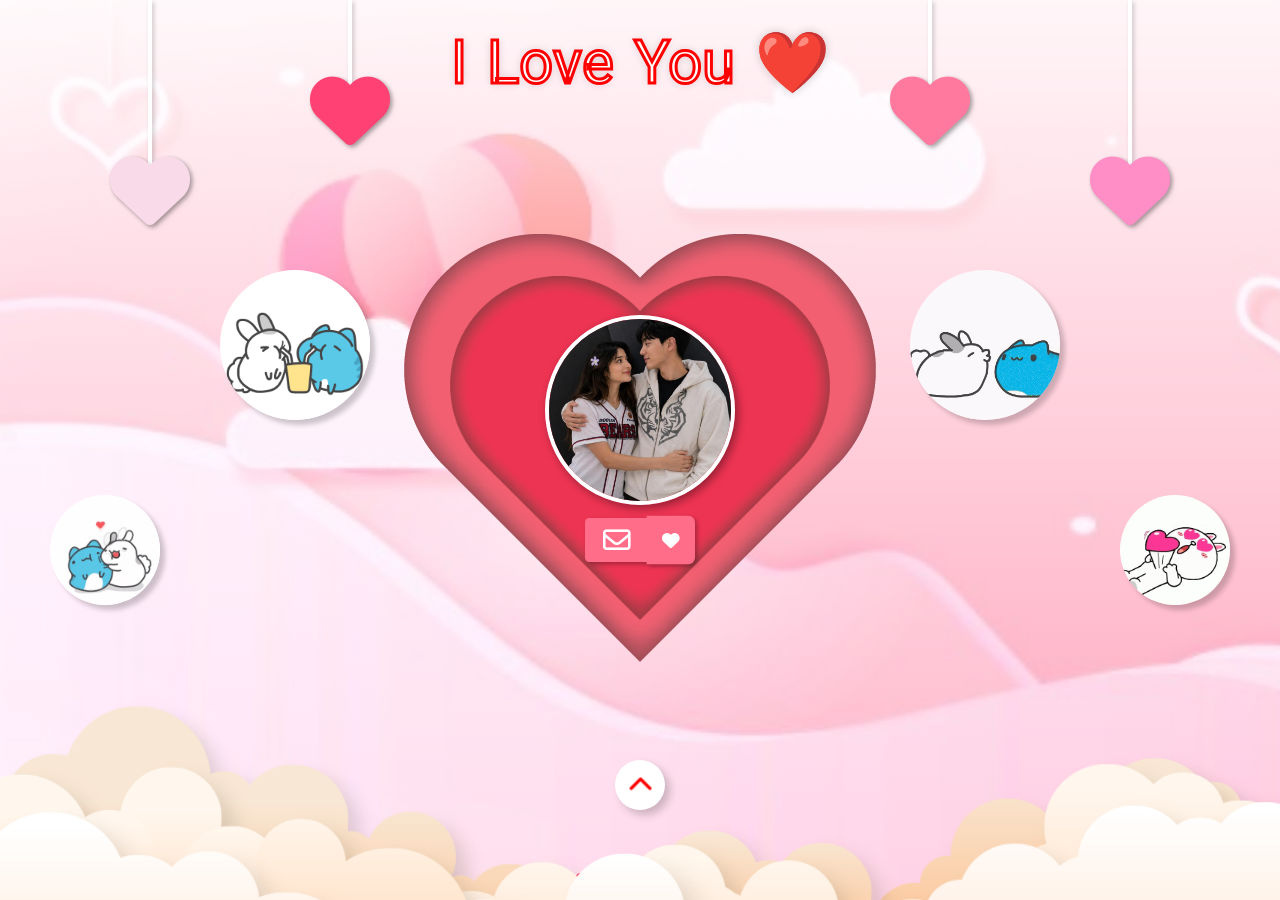
==== index.html @ 882c9381 "Add files via upload" ====
<!DOCTYPE html>
<html lang="en">
<head>
    <meta charset="UTF-8">
    <meta http-equiv="X-UA-Compatible" content="IE=edge">
    <meta name="viewport" content="width=device-width, initial-scale=1.0">
    <meta name="title" content="Surprise|Seerat ">
    <meta name="github" content="https://github.com/ziddi-shop">
    <title>Surprise|Seerat </title>
    <link rel="stylesheet" href="style.css">
    <link rel="website icon" type="png" href="image/gift3.gif">
    <link rel="stylesheet" href="https://cdnjs.cloudflare.com/ajax/libs/font-awesome/6.3.0/css/all.min.css" integrity="sha512-SzlrxWUlpfuzQ+pcUCosxcglQRNAq/DZjVsC0lE40xsADsfeQoEypE+enwcOiGjk/bSuGGKHEyjSoQ1zVisanQ==" crossorigin="anonymous" referrerpolicy="no-referrer" />
</head>
<body>
    <div class="wrapper">
        <div class="circle-1"></div>
        <div class="circle-2"></div>    
        <div class="crile-3"></div>
        <div class="crile-4"></div>
        <div class="heart">
            <svg version="1.1" id="Layer_1" xmlns="http://www.w3.org/2000/svg" xmlns:xlink="http://www.w3.org/1999/xlink" x="0px" y="0px"
                viewBox="0 0 323.47 305.1" style="enable-background:new 0 0 323.47 305.1;" xml:space="preserve">
            <path class="st0" d="M263.95,161.72c-0.79,0.79-1.59,1.55-2.4,2.28l0.06,0.06l-99.88,99.88l-99.87-99.88l0.05-0.05
                c-0.81-0.74-1.61-1.5-2.4-2.29c-13.79-13.79-20.68-31.86-20.68-49.94c0-18.07,6.89-36.15,20.69-49.94
                c13.79-13.79,31.86-20.68,49.94-20.68c18.07,0,36.14,6.89,49.93,20.68c0.79,0.79,1.55,1.59,2.28,2.4c0.03,0.02,0.05,0.04,0.07,0.06
                c0.01-0.02,0.03-0.04,0.05-0.06c0.74-0.81,1.5-1.61,2.29-2.4c13.79-13.79,31.86-20.68,49.94-20.68c18.07,0,36.14,6.89,49.93,20.68
                C291.53,89.42,291.53,134.14,263.95,161.72z"/>
            </svg>
        </div>
        <div class="traitym">
            <svg version="1.1" id="Layer_1" xmlns="http://www.w3.org/2000/svg" xmlns:xlink="http://www.w3.org/1999/xlink" x="0px" y="0px"
                viewBox="0 0 323.47 305.1" style="enable-background:new 0 0 323.47 305.1;" xml:space="preserve">
            <path class="st1" d="M0,152.55h53.28l13.76-29.86c0,0,8.87,57.48,9.78,57.48s15.59-70.01,15.59-70.01l11.62,59.01l9.17-43.11
                l11.31,26.49h79.8l14.06-24.66l8.87,42.19l11.62-34.85l9.17,42.19l10.7-63.59l9.48,38.72h55.26"/>
            <path class="st2" d="M196.74,116.91l0.01,0.01l-35.02,35.02l-35.02-35.02c-4.43-4.47-7.16-10.62-7.16-17.42
                c0-6.83,2.77-13.03,7.25-17.51c4.48-4.48,10.67-7.25,17.51-7.25c6.8,0,12.95,2.73,17.42,7.16c4.47-4.43,10.63-7.16,17.41-7.16
                c6.84,0,13.03,2.77,17.51,7.25c4.49,4.48,7.26,10.68,7.26,17.51C203.91,106.29,201.18,112.44,196.74,116.91z"/>
            </svg>
        </div>
        <div class="avt">
            <img src="image/r5.png" alt="">
        </div>

        <div class="heart-item1">
            <img src="image/heart.png" alt="">
        </div>
        <div class="heart-item2">
            <img src="image/heart2.png" alt="">
        </div>
        <div class="box-heart">
            <div class="heart1">
                <i class="fa-solid fa-heart"></i>
            </div>
            <div class="heart2">
                <i class="fa-solid fa-heart"></i>
            </div>
            <div class="heart3">
                <i class="fa-solid fa-heart"></i>
            </div>
            <div class="heart4">
                <i class="fa-solid fa-heart"></i>
            </div>
        </div>
        <div class="box-big_clouds">
            <div class="big_clouds1">
                <img src="image/big-clouds1.png" alt="">
            </div>
            <div class="big_clouds2">
                <img src="image/big-clouds2.png" alt="">
            </div>
            <div class="big_clouds3">
                <img src="image/big-clouds3.png" alt="">
            </div>
        </div>
        <div class="mail">
            <button><i class="fa-regular fa-envelope"></i></button>
            <span class="heartMail"><i class="fa-solid fa-heart"></i></span>
        </div>
        <div class="icon">
            <i class="fa-solid fa-chevron-left"></i>
        </div>
        <div class="gift"></div>
        <div class="gift1"></div>
        <div class="gift2"></div>
        <div class="gift3"></div>
        <div class="textLove">
            <p>I</p>
            <p>Love</p>
            <p>You</p>
            <p>❤️</p>
        </div>
    </div>
    
    <div id="copy">
		<p class="text-center text-white text-sm">OG Creator <a
			href="https://www.instagram.com/w4s_kunal/">@the.adi___01</a></p>
	  </div>
</body>
<script>
    var mail = document.querySelector(".mail")
    mail.addEventListener("click", ()=>{
        window.location.href = "mail.html"
    })
</script>
</html>
---- style.css ----
@import url('https://fonts.googleapis.com/css2?family=Roboto:wght@700&display=swap');
@import url('https://fonts.googleapis.com/css2?family=Dancing+Script:wght@700&display=swap');
*{
    margin: 0;
    padding: 0;
    box-sizing: border-box;
}
body {
    height: 100vh;
    background: linear-gradient(rgb(255 255 255 / 90%), rgb(255 63 63 / 0%)), url(image/bgr.jpg);
    background-size: cover;
}
.wrapper{
    position: relative;
    width: 100%;
    height: 100%;
    display: flex;
    justify-content: center;
    align-items: center;
    min-height: 100vh;
    overflow: hidden;
}

.wrapper .crile-1{
    position: absolute;
    content: "";
    width: 100px;
    height: 100px;
    border: 6px solid red;
    border-radius: 50%;
    transform: scale(0);
    animation: scaleBorder 1s forwards alternate ease-in-out;
}
@keyframes scaleBorder{
    70%{
        transform: scale(1);
        border-width: 6px;
    }
    80%{
        transform: scale(1);
        border-width: 1px;
    }
    100%{
        transform: scale(1);
        border-width: 1px;
        opacity: 0;
    }
}
.wrapper .crile-2{
    position: absolute;
    content: "";
    width: 100px;
    height: 100px;
    border: 6px solid red;
    border-radius: 50%;
    transform: scale(0);
    animation: scaleBorder 1s forwards alternate ease-in-out 2;
    animation-delay: 0.3s;
}

.wrapper .crile-3{
    position: absolute;
    width: 50px;
    height: 50px;
    border: 30px solid red;
    border-radius: 50%;
    transform: scale(0);
    animation: spanScale 2s forwards alternate 1.8s;
}
@keyframes spanScale{
    0%{
        border-width: 30px;
        transform: scale(0);
    }
    30%, 40%{
        transform: scale(1);
    }
    50%{
        border-width: 5px;
        transform: scale(0.2);
    }
    52%{
        border-width: 30px;
    }
    80%{
        border-width: 30px;
        transform:translateY(300px) scale(0.2);
    }
    100%{
        border-width: 25px;
        transform:translate(0) scale(0);
    }
}
.wrapper .crile-4{
    position: absolute;
    bottom: 0;
    width: 100%;
    height: 100%;
    /* background: url("image/bgr.jpg"); */
    background-repeat: no-repeat;
    background-size: cover;
    transform: scale(0);
    transform-origin: bottom;
    /* animation: bgrScale 1s ease-in-out forwards alternate 3.1s; */
}
@keyframes bgrScale{
    0%{
        width: 10px;
        height: 10px;
        transform: scale(0);
        border-radius: 50%;
        transform-origin: bottom;
    }
    98%{
        width: 700px;
        height: 700px;
        transform: scale(1);
        border-radius: 50%;
        transform-origin: bottom;
    }
    100%{
        width: 100%;
        height: 100%;
        transform: scale(1);
    }
}
.heart{
    position: absolute;
    width: 25%;
    height: 25%;
    display: flex;
    justify-content: center;
    align-items: center;
    z-index: 100;
    filter: drop-shadow(3px 3px 6px rgba(0,0,0,0.4));
    animation: nhiptim 2s forwards 16s;
}
.heart .st0{
    position: absolute;
    fill:none;
    stroke-width: 4px;
    stroke: #fed3dd;
    stroke-dasharray: 1700;
    stroke-dashoffset: 0;
    opacity: 0;
    animation: heart 5s linear forwards alternate 6s;
}
@keyframes heart{
    0%{
        opacity: 1;
        stroke-dashoffset: 1700;
    }
    100%{
        opacity: 1;
        stroke-dashoffset: 0;
        fill: #ff2b5d;
    }
}
.traitym{
    width: 250px;
    height: 250px;
    display: flex;
    justify-content: center;
    align-items: center;
    z-index: 100;
    animation: nhiptim 2s forwards 15s;
}
@keyframes nhiptim {
    0%{
        transform:rotate(0deg) scale(1);
    }
    20%,100%{
        transform:rotate(720deg) scale(0);
    }
}
.traitym .st1{
    fill: none;
    stroke: #ffffff;
    stroke-width: 5px;
    stroke-dasharray: 3700;
    stroke-dashoffset: 3700;
    animation: ani 10s forwards 7.5s;
}
@keyframes ani{
    0%{
        fill: none;
        stroke-dashoffset: 3700;
    }
    100%{
        fill: none;
        stroke-dashoffset: 0;
    }
}
.traitym .st2{
    stroke: #ffffff;
    stroke-width: 5px;
    fill: none;
    stroke-dasharray: 1700;
    stroke-dashoffset: 1700;
    animation: ani1 10s forwards 7s;
}
@keyframes ani1{
    0%{
        stroke-dashoffset: 2000;
        fill: none;
    }
    100%{
        stroke-dashoffset: 0;
        fill: red;
    }
}

.avt{
    position: absolute;
    width: 190px;
    height: 190px;
    border-radius: 50%;
    border: 4px solid #fff;
    overflow: hidden;
    transform: scale(0) translateY(20px);
    box-shadow: 3px 3px 10px rgba(0, 0, 0, 0.4);
    display: flex;
    z-index: 10000;
    animation: avt 2s forwards 17s;
}
@keyframes avt{
    0%{
        transform: scale(0) translateY(-40px);
    }
    10%{
        transform: scale(1.3) translateY(-40px);
    }
    20%{
        transform:scale(0.7) translateY(-40px);
    }
    30%,100%{
        transform:scale(1) translateY(-40px);
    }
}
.avt img{
    width: 100%;
    object-fit: cover;
}
.heart-item1{
    position: absolute;
    transform: scale(0) rotate(0deg);
    animation: bigHeart 2s forwards 11.2s;
}
@keyframes bigHeart{
    0%{
        transform: scale(0) rotate(0deg);
    }
    20%{
        transform: scale(1.3);
    }
    40%{
        transform: scale(0.7) rotate(360deg);
    }
    60%,100%{
        transform: scale(1) rotate(720deg);
    }
}
.heart-item2{
    position: absolute;
    width: 380px;
    z-index: 10;
    transform: scale(0);
    animation: bigHeart 2s forwards alternate 11s;
}
.heart-item2 img{
    width: 100%;
}

.box-heart{
    position: absolute;
    top: 0;
    left: 0;
    width: 100%;
}
.heart1{
    position: absolute;
    display: flex;
    width: 100px;
    justify-content: center;
    filter: drop-shadow(2px 2px 2px rgba(0,0,0,0.2));
    left: 100px;
    animation: heart1 2s infinite linear;
}
@keyframes heart1{
    0%{
        transform: rotate(0);
        transform-origin: top;
    }
    25%{
        transform: rotate(5deg);
        transform-origin: top;
    }
    50%{
        transform: rotate(0);
        transform-origin: top;
    }
    75%{
        transform: rotate(-5deg);
        transform-origin: top;
    }
    100%{
        transform: rotate(0);
        transform-origin: top;
    }
}
.heart1::before{
    position: absolute;
    content: "";
    width: 4px;
    height: 200px;
    background: #ffffff;
    filter: blur(0.5px);
}
.heart1 .fa-heart{
    position: absolute;
    font-size: 80px;
    color: #f8dae9;
    filter: drop-shadow(2px 2px 2px rgba(0,0,0,0.2));
    top: 150px;
}

.heart2{
    position: absolute;
    display: flex;
    width: 100px;
    justify-content: center;
    filter: drop-shadow(2px 2px 2px rgba(0,0,0,0.2));
    right: 100px;
    animation: heart1 2s infinite linear;
}
.heart2::before{
    position: absolute;
    content: "";
    width: 4px;
    height: 200px;
    background: #ffffff;
    filter: blur(0.5px);
}
.heart2 .fa-heart{
    position: absolute;
    font-size: 80px;
    color: #ff8dc6;
    filter: drop-shadow(2px 2px 2px rgba(0,0,0,0.2));
    top: 150px;
}
.heart3{
    position: absolute;
    display: flex;
    width: 100px;
    justify-content: center;
    filter: drop-shadow(2px 2px 2px rgba(0,0,0,0.2));
    left: 300px;
    animation: heart1 2s infinite linear;
}
.heart3::before{
    position: absolute;
    content: "";
    width: 4px;
    height: 100px;
    background: #ffffff;
    filter: blur(0.5px);
}
.heart3 .fa-heart{
    position: absolute;
    font-size: 80px;
    color: #ff4174;
    filter: drop-shadow(2px 2px 2px rgba(0,0,0,0.2));
    top: 70px;
}
.heart4{
    position: absolute;
    display: flex;
    width: 100px;
    justify-content: center;
    filter: drop-shadow(2px 2px 2px rgba(0,0,0,0.2));
    right: 300px;
    animation: heart1 2s infinite linear;
}
.heart4::before{
    position: absolute;
    content: "";
    width: 4px;
    height: 100px;
    background: #ffffff;
    filter: blur(0.5px);
}
.heart4 .fa-heart{
    position: absolute;
    font-size: 80px;
    color: #ff799f;
    filter: drop-shadow(2px 2px 2px rgba(0,0,0,0.2));
    top: 70px;
}
.box-big_clouds{
    position: absolute;
    top: 0;
    left: 0;
    width: 100%;
    height: 100%;
    display: flex;
    justify-content: center;
    align-items: center;
}
.big_clouds1{
    position: absolute;
    bottom: -190px;
    width: 110%;
    z-index: 7;
    animation: bigClouds1 4s infinite alternate;
}
.big_clouds1 img{
    width: 100%;
}
@keyframes bigClouds1{
    0%{
        transform: scale(1);
    }
    50%{
        transform: scale(0.98);
    }
    100%{
        transform: scale(1);
    }
}
.big_clouds2{
    position: absolute;
    bottom: -240px;
    width: 110%;
    z-index: 6;
    animation: bigClouds2 3s infinite alternate;
}
.big_clouds2 img{
    width: 100%;
}
@keyframes bigClouds2{
    0%{
        transform: scale(1);
    }
    50%{
        transform: scale(0.98);
    }
    100%{
        transform: scale(1);
    }
}
.big_clouds3{
    position: absolute;
    bottom: -150px;
    width: 110%;
    z-index: 5;
    animation: bigClouds3 2s infinite alternate;
}
.big_clouds3 img{
    width: 100%;
}
@keyframes bigClouds3{
    0%{
        transform: scale(1);
    }
    50%{
        transform: scale(0.98);
    }
    100%{
        transform: scale(1);
    }
}

.mail{
    position: absolute;
    z-index: 100000;
    width: 100px;
    height: 40px;
    display: flex;
    justify-content: center;
    align-items: center;
    cursor: pointer;
    margin-top: 180px;
    filter: drop-shadow(2px 2px 2px rgba(0,0,0,0.3));
    transform: scale(0);
    animation: boxMail 2s forwards ease-in-out 18s;
}
@keyframes boxMail{
    0%{
        transform: rotate(0deg) scale(0);
    }
    15%, 100%{
        transform: rotate(720deg) scale(1.1);
    }
}


.mail button{
    padding: 10px 15px;
    background-color: rgb(255, 109, 136);
    border: none;
    font-size: 25px;
    border-radius: 4px 0px 0px 4px;
    transition: 0.5s;
    width: 58px;
    height: 40px;
    display: flex;
    justify-content: center;
    align-items: center;
    cursor: pointer;
    color: #fff;
}
.mail button >i{
    transition: 0.5s;
}
.mail span{
    position: relative;
    width: 44px;
    height: 44px;
    background-color: rgb(255, 109, 136);
    margin-left: -2px;
    border-radius: 0px 6px 6px 0px;
    cursor: pointer;
    display: flex;
    justify-content: center;
    align-items: center;
    transition: 0.5s;
}
.heartMail i{
    color: #fff;
    transition: 1s;
}
.mail:hover button i{
    cursor: pointer;
    color: rgb(255, 255, 255);
    filter: drop-shadow(0px 0px 10px rgb(255, 187, 199));
    animation: rotateMail 0.5s linear infinite;
}
@keyframes rotateMail{
    0%{
        transform: rotate(0deg);
    }
    25%{
        transform: rotate(5deg);
    }
    50%{
        transform: rotate(0deg);
    }
    75%{
        transform: rotate(-5deg);
    }
    100%{
        transform: rotate(0deg);
    }
}
.mail:hover > .heartMail{
    transform: translateY(-4px);
    background-color: #f2acc6;
    box-shadow: -2px 2px 5px rgb(0, 0, 0, 0.5);
}

.mail:hover > .heartMail i{
    color: #ff0000;
    transform: rotate(360deg);
    filter: drop-shadow(0px 0px 7px rgb(255, 255, 255));
}
.gift{
    position: absolute;
    width: 110px;
    height: 110px;
    background: url(image/gift7.gif);
    background-repeat: no-repeat;
    background-size: cover;
    border-radius: 50%;
    background-position: center;
    box-shadow: 5px 5px 5px rgba(0, 0, 0, 0.2);
    left: 50px;
    top: 55%;
    z-index: 100;
    transform: scale(0);
    animation: giftCute 2s forwards 12.5s;
}
@keyframes giftCute{
    0%{
        transform: scale(0);
    }
    20%{
        transform: scale(1.3);
    }
    40%{
        transform: scale(0.7);
    }
    60%,100%{
        transform: scale(1);
    }
}
.gift::before{
    position: absolute;
    content: "Mở<3";
    font-family: 'Dancing Script', cursive;
    font-size: 20px;
    color: red;
    width: 110px;
    height: 35px;
    background: #ffffff;
    top: -30px;
    left: 50px;
    border-radius: 5px;
    box-shadow: 5px 5px 8px rgba(0, 0, 0, 0.2);
    display: flex;
    justify-content: center;
    align-items: center;
    z-index: 10;
    transition: animation 1s;
    opacity: 0;
    transform: translate(-60px, 60px) scale(0);
}
.icon:hover ~ .gift::before{
    animation: textGift 1s forwards;
}
@keyframes textGift{
    0%{
        opacity: 1;
        transform: translate(-60px, 60px) scale(0);
    }
    100%{
        opacity: 1;
        transform: translate(0px, 0px) scale(1);
    }
}
.gift1{
    position: absolute;
    width: 110px;
    height: 110px;
    background: url(image/gift5.gif);
    background-repeat: no-repeat;
    background-size: cover;
    border-radius: 50%;
    background-position: center;
    box-shadow: 5px 5px 5px rgba(0, 0, 0, 0.2);
    right: 50px;
    top: 55%;
    z-index: 10000;
    transform: scale(0);
    animation: giftCute 2s forwards 14s;
}
.gift1::before{
    position: absolute;
    content: "Nhé";
    font-size: 20px;
    color: red;
    font-family: 'Dancing Script', cursive;
    width: 110px;
    height: 35px;
    background: #ffffff;
    top: -30px;
    right: 50px;
    border-radius: 5px;
    box-shadow: 5px 5px 8px rgba(0, 0, 0, 0.2);
    display: flex;
    justify-content: center;
    align-items: center;
    z-index: 10;
    transition: animation 1s;
    opacity: 0;
    transform: translate(50px, 60px) scale(0);
}
.icon:hover ~ .gift1::before{
    animation: textGift1 1s forwards 1.5s;
}
@keyframes textGift1{
    0%{
        opacity: 1;
        transform: translate(50px, 60px) scale(0);
    }
    100%{
        opacity: 1;
        transform: translate(0px, 0px) scale(1);
    }
}
.gift2{
    position: absolute;
    width: 150px;
    height: 150px;
    background: url(image/gift6.gif);
    background-repeat: no-repeat;
    background-size: cover;
    border-radius: 50%;
    background-position: center;
    box-shadow: 5px 5px 5px rgba(0, 0, 0, 0.2);
    left: 220px;
    top: 30%;
    z-index: 10000;
    transform: scale(0);
    animation: giftCute 2s forwards 13s;
}
.gift2::before{
    position: absolute;
    content: "Thư";
    font-size: 20px;
    color: red;
    font-family: 'Dancing Script', cursive;
    width: 110px;
    height: 35px;
    background: #ffffff;
    top: -30px;
    left: 50px;
    border-radius: 5px;
    box-shadow: 5px 5px 8px rgba(0, 0, 0, 0.2);
    display: flex;
    justify-content: center;
    align-items: center;
    z-index: 10;
    transition: animation 1s;
    opacity: 0;
    transform: translate(-50px, 60px) scale(0);
}
.icon:hover ~ .gift2::before{
    animation: textGift 1s forwards 0.5s;
}
.gift3{
    position: absolute;
    width: 150px;
    height: 150px;
    background: url(image/gift3.gif);
    background-repeat: no-repeat;
    background-size: cover;
    border-radius: 50%;
    background-position: center;
    box-shadow: 5px 5px 5px rgba(0, 0, 0, 0.2);
    right: 220px;
    top: 30%;
    z-index: 10000;
    transform: scale(0);
    animation: giftCute 2s forwards 13.5s;
}
.gift3::before{
    position: absolute;
    content: "Ra";
    font-size: 20px;
    color: red;
    font-family: 'Dancing Script', cursive;
    width: 110px;
    height: 35px;
    background: #ffffff;
    top: -30px;
    right: 50px;
    border-radius: 5px;
    box-shadow: 5px 5px 8px rgba(0, 0, 0, 0.2);
    display: flex;
    justify-content: center;
    align-items: center;
    z-index: 10;
    transition: animation 1s;
    opacity: 0;
    transform: translate(50px, 60px) scale(0);
}
.icon:hover ~ .gift3::before{
    animation: textGift1 1s forwards 1s;
}
.icon{
    position: absolute;
    width: 50px;
    height: 50px;
    background: #fff;
    border-radius: 50%;
    display: flex;
    justify-content: center;
    align-items: center;
    bottom: 10%;
    box-shadow: 5px 5px 8px rgba(0, 0, 0, 0.2);
    cursor: pointer;
    z-index: 10000000000;
    transform: scale(0);
    animation: iconText 2s forwards 14.5s;
}
@keyframes iconText{
    0%{
        transform: scale(0);
    }
    10%{
        transform: scale(1.4);
    }
    20%{
        transform: scale(0.7);
    }
    30%,100%{
        transform: scale(1);
    }
}
.icon> i{
    font-size: 25px;
    color: #ff0000;
    transition: all 0.5s;
    transform: rotate(90deg);
}
.icon:hover > i{
    transform: rotate(630deg);
}
.textLove {
    position: absolute;
    top: 3%;
    display: flex;
    align-items: center;
    text-transform: capitalize;
    text-shadow: 0px 0px 10px rgba(0, 0, 0, 0.2);
}
.textLove p{
    font-family: 'Roboto', sans-serif;
    font-size: 60px;
    padding: 0px 10px;
    -webkit-text-stroke: 3px red;
    -webkit-text-fill-color: #fff;
}
.textLove p:nth-child(1){
    transform: scale(0);
    animation: textLove 2s forwards alternate ease-in-out 15.5s;
}
.textLove p:nth-child(2){
    transform: scale(0);
    animation: textLove 2s forwards alternate ease-in-out 15.7s;
}
.textLove p:nth-child(3){
    transform: scale(0);
    animation: textLove 2s forwards alternate ease-in-out 15.9s;
}
@keyframes textLove{
    0%{
        transform: scale(0);
    }
    10%{
        transform: scale(1.4);
    }
    20%{
        transform: scale(0.7);
    }
    30%,100%{
        transform: scale(1);
    }
}

#copy {
    position: fixed;
    bottom: 12px;
    left: 50%;
    transform: translateX(-50%);
    font-size: 1rem;
}

#copy a {
    text-decoration: none;
    color: #191919d7;
}

#copy p {
    color: #ff3d5a;
    text-align: center;
    font-weight: 700;
    cursor: pointer;
}


@media screen and (max-width: 658px) {
    .textLove p {
        font-family: 'Roboto', sans-serif;
        font-size: 2.7rem;
        padding: 0px 10px;
        -webkit-text-stroke: 3px red;
        -webkit-text-fill-color: #fff;
    }

    .avt {
        position: absolute;
        width: 100px;
        height: 100px;
        border-radius: 50%;
        border: 4px solid #fff;
        overflow: hidden;
        transform: scale(0) translateY(20px);
        box-shadow: 3px 3px 10px rgba(0, 0, 0, 0.4);
        display: flex;
        z-index: 10000;
        animation: avt 2s forwards 17s;
    }

    .heart-item1 {
        /* width: 155px; */
        position: absolute;
        transform: scale(0) rotate(0deg);
        animation: bigHeart 2s forwards 11.2s;
        transform: scale(0.8) !important;
    }

    .heart-item2 {
        position: absolute;
        width: 280px;
        z-index: 10;
        transform: scale(0);
        animation: bigHeart 2s forwards alternate 11s;
    }

    .mail {
        position: absolute;
        z-index: 100000;
        width: 89px;
        height: 77px;
        display: flex;
        justify-content: center;
        align-items: center;
        cursor: pointer;
        margin-top: 85px;
        filter: drop-shadow(2px 2px 2px rgba(0,0,0,0.3));
        transform: scale(0);
        animation: boxMail 2s forwards ease-in-out 18s;
    }

    .mail span {
        position: relative;
        width: 44px;
        height: 41px;
        background-color: rgb(255, 109, 136);
        margin-left: -2px;
        border-radius: 0px 6px 6px 0px;
        cursor: pointer;
        display: flex;
        justify-content: center;
        align-items: center;
        transition: 0.5s;
    }

    .traitym {
        width: 75px;
        height: 75px;
        display: flex;
        justify-content: center;
        align-items: center;
        z-index: 100;
        animation: nhiptim 2s forwards 15s;
    }

    .icon {
        position: absolute;
        width: 50px;
        height: 50px;
        background: #fff;
        border-radius: 50%;
        display: flex;
        justify-content: center;
        align-items: center;
        bottom: 16%;
        box-shadow: 5px 5px 8px rgba(0, 0, 0, 0.2);
        cursor: pointer;
        z-index: 10000000000;
        transform: scale(0);
        animation: iconText 2s forwards 14.5s;
    }

    .gift {
        position: absolute;
        width: 50px;
        height: 50px;
        background: url(image/gift7.gif);
        background-repeat: no-repeat;
        background-size: cover;
        border-radius: 50%;
        background-position: center;
        box-shadow: 5px 5px 5px rgba(0, 0, 0, 0.2);
        left: 55px;
        top: 87%;
        z-index: 100;
        transform: scale(0);
        animation: giftCute 2s forwards 12.5s;
    }

    .gift3 {
        position: absolute;
        width: 80px;
        height: 80px;
        background: url(image/gift3.gif);
        background-repeat: no-repeat;
        background-size: cover;
        border-radius: 50%;
        background-position: center;
        box-shadow: 5px 5px 5px rgba(0, 0, 0, 0.2);
        right: 258px;
        top: 72%;
        z-index: 10000;
        transform: scale(0);
        animation: giftCute 2s forwards 13.5s;
    }

    .gift2 {
        position: absolute;
        width: 80px;
        height: 80px;
        background: url(image/gift6.gif);
        background-repeat: no-repeat;
        background-size: cover;
        border-radius: 50%;
        background-position: center;
        box-shadow: 5px 5px 5px rgba(0, 0, 0, 0.2);
        left: 248px;
        top: 75%;
        z-index: 10000;
        transform: scale(0);
        animation: giftCute 2s forwards 13s;
    }

    .gift1 {
        position: absolute;
        width: 50px;
        height: 50px;
        background: url(image/gift5.gif);
        background-repeat: no-repeat;
        background-size: cover;
        border-radius: 50%;
        background-position: center;
        box-shadow: 5px 5px 5px rgba(0, 0, 0, 0.2);
        right: 58px;
        top: 89%;
        z-index: 10000;
        transform: scale(0);
        animation: giftCute 2s forwards 14s;
    }

}
.music-btn {
    position: fixed;
    bottom: 20px;
    right: 20px;
    width: 60px;
    height: 60px;
    background: #ff69b4;
    border-radius: 50%;
    display: flex;
    align-items: center;
    justify-content: center;
    cursor: pointer;
    box-shadow: 0px 4px 6px rgba(0, 0, 0, 0.2);
    transition: transform 0.3s ease, background 0.3s ease;
}
.music-btn i {
    font-size: 24px;
    color: white;
}
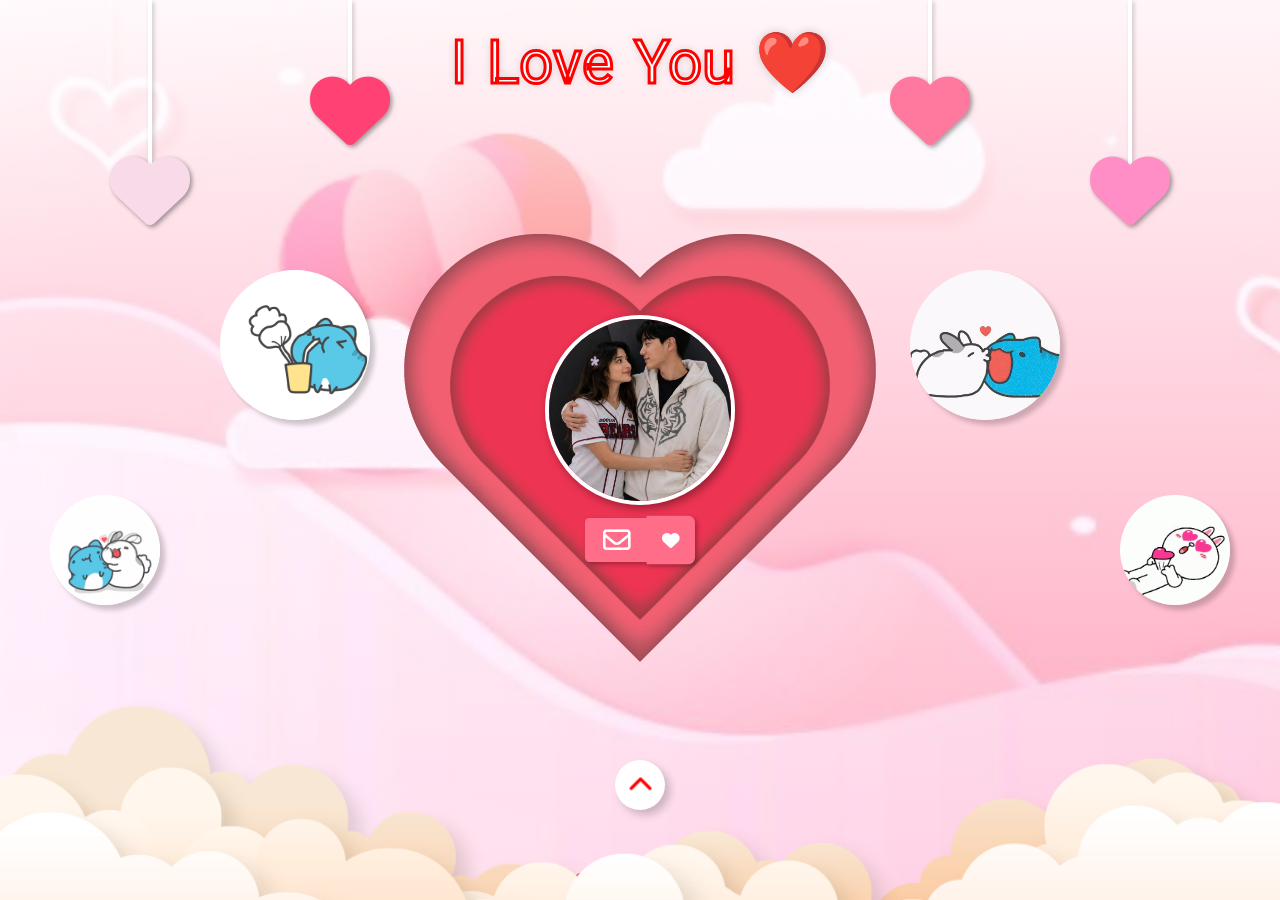
==== commit b3a91ac8: "Add files via upload" ====
--- a/index.html
+++ b/index.html
@@ -95,11 +95,103 @@
 		<p class="text-center text-white text-sm">OG Creator <a
 			href="https://www.instagram.com/w4s_kunal/">@the.adi___01</a></p>
 	  </div>
+    <!-- Music Player Button -->
+    <div class="music-btn" id="musicBtn">
+        <i class="fa-solid fa-play"></i>
+    </div>
 </body>
 <script>
-    var mail = document.querySelector(".mail")
-    mail.addEventListener("click", ()=>{
-        window.location.href = "mail.html"
-    })
+    var mail = document.querySelector(".mail");
+    mail.addEventListener("click", () => {
+        // Save current playback state before navigating
+        if (isPlaying) {
+            localStorage.setItem('audio_currentTime', audio.currentTime);
+            localStorage.setItem('audio_playing', 'true');
+        } else {
+            localStorage.removeItem('audio_currentTime');
+            localStorage.removeItem('audio_playing');
+        }
+        window.location.href = "mail.html";
+    });
+
+    // Music Player
+    const audio = new Audio('happier_x_perfect.mp3');
+    let hasSeeked = false;
+
+    const setStartTime = () => {
+        if (!hasSeeked && audio.duration >= 205) {
+            audio.currentTime = 205; // 3:25
+            hasSeeked = true;
+        }
+    };
+
+    audio.addEventListener('loadedmetadata', setStartTime);
+    audio.addEventListener('loadeddata', setStartTime);
+    audio.addEventListener('canplay', setStartTime);
+
+    const musicBtn = document.getElementById('musicBtn');
+    let isPlaying = false;
+
+    const playAudio = () => {
+        if (isPlaying) return;
+        setStartTime();
+        audio.play().then(() => {
+            isPlaying = true;
+            if (audio.currentTime < 205 && audio.duration >= 205) {
+                audio.currentTime = 205;
+            }
+            musicBtn.innerHTML = '<i class="fa-solid fa-pause"></i>';
+            musicBtn.style.background = '#ff4d6d';
+            removeInteractionListeners();
+        }).catch(err => {
+            console.log("Autoplay prevented by browser, waiting for user gesture.", err);
+        });
+    };
+
+    // Try playing immediately after page loads
+    window.addEventListener('load', () => {
+        setTimeout(playAudio, 1000);
+    });
+
+    // Interaction Fallback
+    const events = ['click', 'touchstart', 'mousedown', 'keydown', 'scroll'];
+    const handleInteraction = () => {
+        playAudio();
+    };
+    
+    const addInteractionListeners = () => {
+        events.forEach(event => {
+            document.addEventListener(event, handleInteraction, { once: true });
+        });
+    };
+
+    const removeInteractionListeners = () => {
+        events.forEach(event => {
+            document.removeEventListener(event, handleInteraction);
+        });
+    };
+
+    addInteractionListeners();
+
+    musicBtn.addEventListener('click', (e) => {
+        e.stopPropagation();
+        if (isPlaying) {
+            audio.pause();
+            isPlaying = false;
+            musicBtn.innerHTML = '<i class="fa-solid fa-play"></i>';
+            musicBtn.style.background = '#ff69b4';
+        } else {
+            isPlaying = false;
+            playAudio();
+        }
+    });
+
+    audio.addEventListener('ended', () => {
+        isPlaying = false;
+        musicBtn.innerHTML = '<i class="fa-solid fa-play"></i>';
+        musicBtn.style.background = '#ff69b4';
+        hasSeeked = false;
+        addInteractionListeners();
+    });
 </script>
 </html>
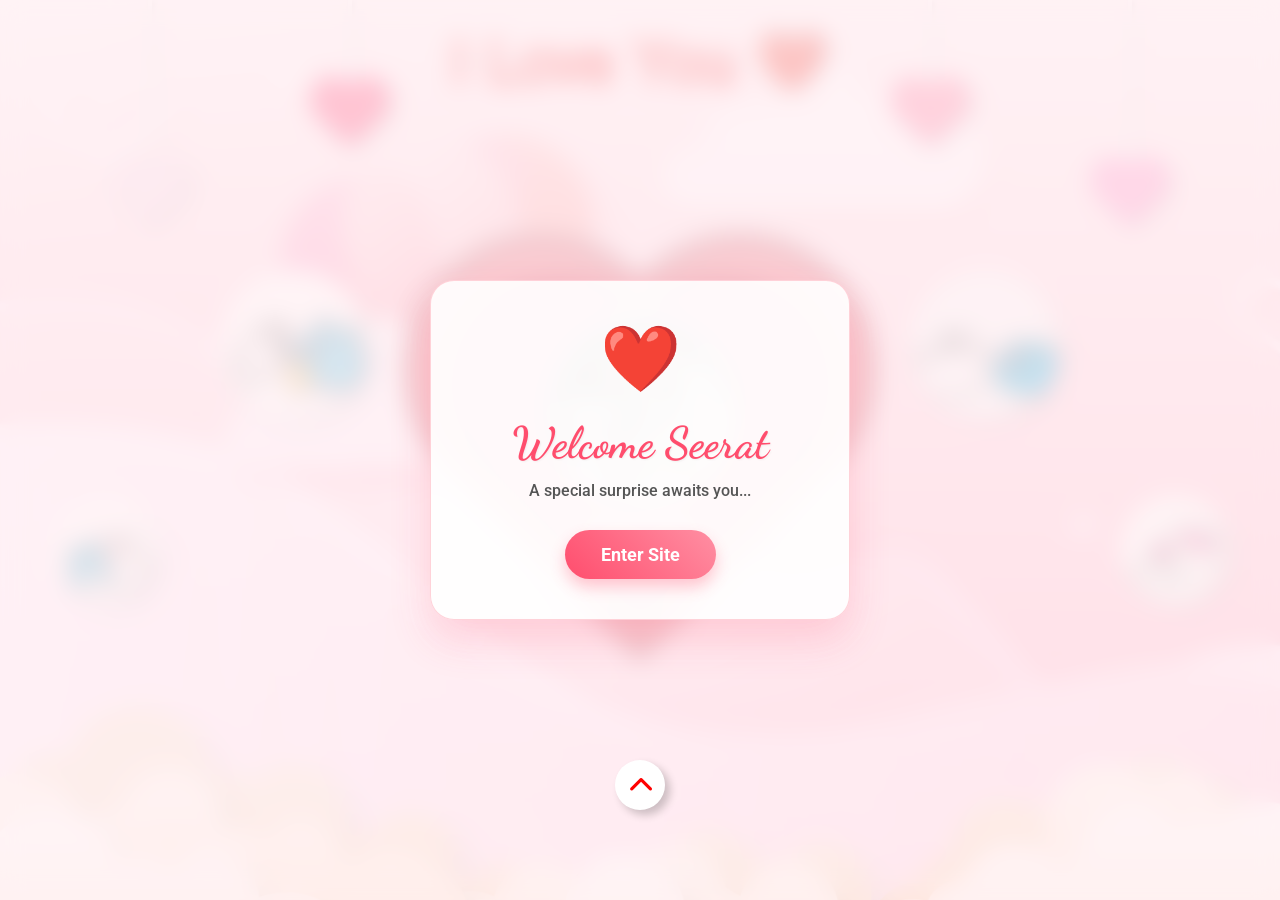
==== commit a79234fa: "Add files via upload" ====
--- a/index.html
+++ b/index.html
@@ -1,197 +1,346 @@
-<!DOCTYPE html>
-<html lang="en">
-<head>
-    <meta charset="UTF-8">
-    <meta http-equiv="X-UA-Compatible" content="IE=edge">
-    <meta name="viewport" content="width=device-width, initial-scale=1.0">
-    <meta name="title" content="Surprise|Seerat ">
-    <meta name="github" content="https://github.com/ziddi-shop">
-    <title>Surprise|Seerat </title>
-    <link rel="stylesheet" href="style.css">
-    <link rel="website icon" type="png" href="image/gift3.gif">
-    <link rel="stylesheet" href="https://cdnjs.cloudflare.com/ajax/libs/font-awesome/6.3.0/css/all.min.css" integrity="sha512-SzlrxWUlpfuzQ+pcUCosxcglQRNAq/DZjVsC0lE40xsADsfeQoEypE+enwcOiGjk/bSuGGKHEyjSoQ1zVisanQ==" crossorigin="anonymous" referrerpolicy="no-referrer" />
-</head>
-<body>
-    <div class="wrapper">
-        <div class="circle-1"></div>
-        <div class="circle-2"></div>    
-        <div class="crile-3"></div>
-        <div class="crile-4"></div>
-        <div class="heart">
-            <svg version="1.1" id="Layer_1" xmlns="http://www.w3.org/2000/svg" xmlns:xlink="http://www.w3.org/1999/xlink" x="0px" y="0px"
-                viewBox="0 0 323.47 305.1" style="enable-background:new 0 0 323.47 305.1;" xml:space="preserve">
-            <path class="st0" d="M263.95,161.72c-0.79,0.79-1.59,1.55-2.4,2.28l0.06,0.06l-99.88,99.88l-99.87-99.88l0.05-0.05
-                c-0.81-0.74-1.61-1.5-2.4-2.29c-13.79-13.79-20.68-31.86-20.68-49.94c0-18.07,6.89-36.15,20.69-49.94
-                c13.79-13.79,31.86-20.68,49.94-20.68c18.07,0,36.14,6.89,49.93,20.68c0.79,0.79,1.55,1.59,2.28,2.4c0.03,0.02,0.05,0.04,0.07,0.06
-                c0.01-0.02,0.03-0.04,0.05-0.06c0.74-0.81,1.5-1.61,2.29-2.4c13.79-13.79,31.86-20.68,49.94-20.68c18.07,0,36.14,6.89,49.93,20.68
-                C291.53,89.42,291.53,134.14,263.95,161.72z"/>
-            </svg>
-        </div>
-        <div class="traitym">
-            <svg version="1.1" id="Layer_1" xmlns="http://www.w3.org/2000/svg" xmlns:xlink="http://www.w3.org/1999/xlink" x="0px" y="0px"
-                viewBox="0 0 323.47 305.1" style="enable-background:new 0 0 323.47 305.1;" xml:space="preserve">
-            <path class="st1" d="M0,152.55h53.28l13.76-29.86c0,0,8.87,57.48,9.78,57.48s15.59-70.01,15.59-70.01l11.62,59.01l9.17-43.11
-                l11.31,26.49h79.8l14.06-24.66l8.87,42.19l11.62-34.85l9.17,42.19l10.7-63.59l9.48,38.72h55.26"/>
-            <path class="st2" d="M196.74,116.91l0.01,0.01l-35.02,35.02l-35.02-35.02c-4.43-4.47-7.16-10.62-7.16-17.42
-                c0-6.83,2.77-13.03,7.25-17.51c4.48-4.48,10.67-7.25,17.51-7.25c6.8,0,12.95,2.73,17.42,7.16c4.47-4.43,10.63-7.16,17.41-7.16
-                c6.84,0,13.03,2.77,17.51,7.25c4.49,4.48,7.26,10.68,7.26,17.51C203.91,106.29,201.18,112.44,196.74,116.91z"/>
-            </svg>
-        </div>
-        <div class="avt">
-            <img src="image/r5.png" alt="">
-        </div>
-
-        <div class="heart-item1">
-            <img src="image/heart.png" alt="">
-        </div>
-        <div class="heart-item2">
-            <img src="image/heart2.png" alt="">
-        </div>
-        <div class="box-heart">
-            <div class="heart1">
-                <i class="fa-solid fa-heart"></i>
-            </div>
-            <div class="heart2">
-                <i class="fa-solid fa-heart"></i>
-            </div>
-            <div class="heart3">
-                <i class="fa-solid fa-heart"></i>
-            </div>
-            <div class="heart4">
-                <i class="fa-solid fa-heart"></i>
-            </div>
-        </div>
-        <div class="box-big_clouds">
-            <div class="big_clouds1">
-                <img src="image/big-clouds1.png" alt="">
-            </div>
-            <div class="big_clouds2">
-                <img src="image/big-clouds2.png" alt="">
-            </div>
-            <div class="big_clouds3">
-                <img src="image/big-clouds3.png" alt="">
-            </div>
-        </div>
-        <div class="mail">
-            <button><i class="fa-regular fa-envelope"></i></button>
-            <span class="heartMail"><i class="fa-solid fa-heart"></i></span>
-        </div>
-        <div class="icon">
-            <i class="fa-solid fa-chevron-left"></i>
-        </div>
-        <div class="gift"></div>
-        <div class="gift1"></div>
-        <div class="gift2"></div>
-        <div class="gift3"></div>
-        <div class="textLove">
-            <p>I</p>
-            <p>Love</p>
-            <p>You</p>
-            <p>❤️</p>
-        </div>
-    </div>
-    
-    <div id="copy">
-		<p class="text-center text-white text-sm">OG Creator <a
-			href="https://www.instagram.com/w4s_kunal/">@the.adi___01</a></p>
-	  </div>
-    <!-- Music Player Button -->
-    <div class="music-btn" id="musicBtn">
-        <i class="fa-solid fa-play"></i>
-    </div>
-</body>
-<script>
-    var mail = document.querySelector(".mail");
-    mail.addEventListener("click", () => {
-        // Save current playback state before navigating
-        if (isPlaying) {
-            localStorage.setItem('audio_currentTime', audio.currentTime);
-            localStorage.setItem('audio_playing', 'true');
-        } else {
-            localStorage.removeItem('audio_currentTime');
-            localStorage.removeItem('audio_playing');
-        }
-        window.location.href = "mail.html";
-    });
-
-    // Music Player
-    const audio = new Audio('happier_x_perfect.mp3');
-    let hasSeeked = false;
-
-    const setStartTime = () => {
-        if (!hasSeeked && audio.duration >= 205) {
-            audio.currentTime = 205; // 3:25
-            hasSeeked = true;
-        }
-    };
-
-    audio.addEventListener('loadedmetadata', setStartTime);
-    audio.addEventListener('loadeddata', setStartTime);
-    audio.addEventListener('canplay', setStartTime);
-
-    const musicBtn = document.getElementById('musicBtn');
-    let isPlaying = false;
-
-    const playAudio = () => {
-        if (isPlaying) return;
-        setStartTime();
-        audio.play().then(() => {
-            isPlaying = true;
-            if (audio.currentTime < 205 && audio.duration >= 205) {
-                audio.currentTime = 205;
-            }
-            musicBtn.innerHTML = '<i class="fa-solid fa-pause"></i>';
-            musicBtn.style.background = '#ff4d6d';
-            removeInteractionListeners();
-        }).catch(err => {
-            console.log("Autoplay prevented by browser, waiting for user gesture.", err);
-        });
-    };
-
-    // Try playing immediately after page loads
-    window.addEventListener('load', () => {
-        setTimeout(playAudio, 1000);
-    });
-
-    // Interaction Fallback
-    const events = ['click', 'touchstart', 'mousedown', 'keydown', 'scroll'];
-    const handleInteraction = () => {
-        playAudio();
-    };
-    
-    const addInteractionListeners = () => {
-        events.forEach(event => {
-            document.addEventListener(event, handleInteraction, { once: true });
-        });
-    };
-
-    const removeInteractionListeners = () => {
-        events.forEach(event => {
-            document.removeEventListener(event, handleInteraction);
-        });
-    };
-
-    addInteractionListeners();
-
-    musicBtn.addEventListener('click', (e) => {
-        e.stopPropagation();
-        if (isPlaying) {
-            audio.pause();
-            isPlaying = false;
-            musicBtn.innerHTML = '<i class="fa-solid fa-play"></i>';
-            musicBtn.style.background = '#ff69b4';
-        } else {
-            isPlaying = false;
-            playAudio();
-        }
-    });
-
-    audio.addEventListener('ended', () => {
-        isPlaying = false;
-        musicBtn.innerHTML = '<i class="fa-solid fa-play"></i>';
-        musicBtn.style.background = '#ff69b4';
-        hasSeeked = false;
-        addInteractionListeners();
-    });
-</script>
-</html>
+<!DOCTYPE html>
+<html lang="en">
+<head>
+    <meta charset="UTF-8">
+    <meta http-equiv="X-UA-Compatible" content="IE=edge">
+    <meta name="viewport" content="width=device-width, initial-scale=1.0">
+    <meta name="title" content="Surprise|Seerat">
+    <meta name="github" content="https://github.com/ziddi-shop">
+    <title>Surprise|Seerat</title>
+    <link rel="stylesheet" href="style.css">
+    <link rel="stylesheet" href="mail.css">
+    <link rel="website icon" type="png" href="image/gift3.gif">
+    <link rel="stylesheet" href="https://cdnjs.cloudflare.com/ajax/libs/font-awesome/6.3.0/css/all.min.css" integrity="sha512-SzlrxWUlpfuzQ+pcUCosxcglQRNAq/DZjVsC0lE40xsADsfeQoEypE+enwcOiGjk/bSuGGKHEyjSoQ1zVisanQ==" crossorigin="anonymous" referrerpolicy="no-referrer" />
+    <link href="https://fonts.googleapis.com/css2?family=Pacifico&display=swap" rel="stylesheet">
+    <style>
+        /* Welcome Overlay Styles */
+        .welcome-overlay {
+            position: fixed;
+            top: 0;
+            left: 0;
+            width: 100%;
+            height: 100%;
+            background: rgba(255, 240, 243, 0.75);
+            backdrop-filter: blur(12px);
+            -webkit-backdrop-filter: blur(12px);
+            display: flex;
+            justify-content: center;
+            align-items: center;
+            z-index: 2000000000;
+            transition: opacity 0.8s cubic-bezier(0.4, 0, 0.2, 1), visibility 0.8s;
+            opacity: 1;
+            visibility: visible;
+        }
+
+        .welcome-overlay.fade-out {
+            opacity: 0;
+            visibility: hidden;
+        }
+
+        .welcome-card {
+            background: rgba(255, 255, 255, 0.9);
+            border: 1px solid rgba(255, 182, 193, 0.6);
+            border-radius: 24px;
+            padding: 40px 30px;
+            width: 90%;
+            max-width: 420px;
+            text-align: center;
+            box-shadow: 0 20px 40px rgba(255, 75, 110, 0.2);
+            transform: translateY(0);
+            animation: welcomeCardFloat 4s ease-in-out infinite;
+        }
+
+        @keyframes welcomeCardFloat {
+            0%, 100% { transform: translateY(0); }
+            50% { transform: translateY(-10px); }
+        }
+
+        .welcome-heart {
+            font-size: 65px;
+            margin-bottom: 20px;
+            animation: heartPulse 1.5s ease-in-out infinite;
+            display: inline-block;
+        }
+
+        @keyframes heartPulse {
+            0%, 100% { transform: scale(1); }
+            50% { transform: scale(1.15); }
+        }
+
+        .welcome-title {
+            font-family: 'Dancing Script', cursive;
+            font-size: 44px;
+            color: #ff4d6d;
+            margin-bottom: 12px;
+            text-shadow: 1px 1px 2px rgba(0, 0, 0, 0.05);
+        }
+
+        .welcome-text {
+            font-family: 'Roboto', sans-serif;
+            font-weight: 500;
+            font-size: 16px;
+            color: #555;
+            margin-bottom: 30px;
+        }
+
+        .welcome-btn {
+            font-family: 'Roboto', sans-serif;
+            font-weight: 700;
+            font-size: 18px;
+            color: #fff;
+            background: linear-gradient(45deg, #ff4d6d, #ff8fa3);
+            border: none;
+            padding: 14px 36px;
+            border-radius: 50px;
+            cursor: pointer;
+            box-shadow: 0 8px 15px rgba(255, 77, 109, 0.3);
+            transition: all 0.3s ease;
+            outline: none;
+        }
+
+        .welcome-btn:hover {
+            transform: translateY(-3px) scale(1.05);
+            box-shadow: 0 12px 20px rgba(255, 77, 109, 0.4);
+            background: linear-gradient(45deg, #ff3355, #ff758f);
+        }
+
+        .welcome-btn:active {
+            transform: translateY(-1px) scale(1);
+            box-shadow: 0 6px 10px rgba(255, 77, 109, 0.3);
+        }
+    </style>
+</head>
+<body class="preloading">
+    <!-- Welcome Overlay -->
+    <div class="welcome-overlay" id="welcomeOverlay">
+        <div class="welcome-card">
+            <div class="welcome-heart">❤️</div>
+            <h1 class="welcome-title">Welcome Seerat</h1>
+            <p class="welcome-text">A special surprise awaits you...</p>
+            <button class="welcome-btn" id="enterBtn">Enter Site</button>
+        </div>
+    </div>
+
+    <!-- Landing Page Wrapper -->
+    <div class="wrapper">
+        <div class="circle-1"></div>
+        <div class="circle-2"></div>    
+        <div class="crile-3"></div>
+        <div class="crile-4"></div>
+        <div class="landing-heart">
+            <svg version="1.1" id="Layer_1" xmlns="http://www.w3.org/2000/svg" xmlns:xlink="http://www.w3.org/1999/xlink" x="0px" y="0px"
+                viewBox="0 0 323.47 305.1" style="enable-background:new 0 0 323.47 305.1;" xml:space="preserve">
+            <path class="st0" d="M263.95,161.72c-0.79,0.79-1.59,1.55-2.4,2.28l0.06,0.06l-99.88,99.88l-99.87-99.88l0.05-0.05
+                c-0.81-0.74-1.61-1.5-2.4-2.29c-13.79-13.79-20.68-31.86-20.68-49.94c0-18.07,6.89-36.15,20.69-49.94
+                c13.79-13.79,31.86-20.68,49.94-20.68c18.07,0,36.14,6.89,49.93,20.68c0.79,0.79,1.55,1.59,2.28,2.4c0.03,0.02,0.05,0.04,0.07,0.06
+                c0.01-0.02,0.03-0.04,0.05-0.06c0.74-0.81,1.5-1.61,2.29-2.4c13.79-13.79,31.86-20.68,49.94-20.68c18.07,0,36.14,6.89,49.93,20.68
+                C291.53,89.42,291.53,134.14,263.95,161.72z"/>
+            </svg>
+        </div>
+        <div class="traitym">
+            <svg version="1.1" id="Layer_1" xmlns="http://www.w3.org/2000/svg" xmlns:xlink="http://www.w3.org/1999/xlink" x="0px" y="0px"
+                viewBox="0 0 323.47 305.1" style="enable-background:new 0 0 323.47 305.1;" xml:space="preserve">
+            <path class="st1" d="M0,152.55h53.28l13.76-29.86c0,0,8.87,57.48,9.78,57.48s15.59-70.01,15.59-70.01l11.62,59.01l9.17-43.11
+                l11.31,26.49h79.8l14.06-24.66l8.87,42.19l11.62-34.85l9.17,42.19l10.7-63.59l9.48,38.72h55.26"/>
+            <path class="st2" d="M196.74,116.91l0.01,0.01l-35.02,35.02l-35.02-35.02c-4.43-4.47-7.16-10.62-7.16-17.42
+                c0-6.83,2.77-13.03,7.25-17.51c4.48-4.48,10.67-7.25,17.51-7.25c6.8,0,12.95,2.73,17.42,7.16c4.47-4.43,10.63-7.16,17.41-7.16
+                c6.84,0,13.03,2.77,17.51,7.25c4.49,4.48,7.26,10.68,7.26,17.51C203.91,106.29,201.18,112.44,196.74,116.91z"/>
+            </svg>
+        </div>
+        <div class="avt">
+            <img src="image/r5.png" alt="">
+        </div>
+
+        <div class="heart-item1">
+            <img src="image/heart.png" alt="">
+        </div>
+        <div class="heart-item2">
+            <img src="image/heart2.png" alt="">
+        </div>
+        <div class="box-heart">
+            <div class="heart1">
+                <i class="fa-solid fa-heart"></i>
+            </div>
+            <div class="heart2">
+                <i class="fa-solid fa-heart"></i>
+            </div>
+            <div class="heart3">
+                <i class="fa-solid fa-heart"></i>
+            </div>
+            <div class="heart4">
+                <i class="fa-solid fa-heart"></i>
+            </div>
+        </div>
+        <div class="box-big_clouds">
+            <div class="big_clouds1">
+                <img src="image/big-clouds1.png" alt="">
+            </div>
+            <div class="big_clouds2">
+                <img src="image/big-clouds2.png" alt="">
+            </div>
+            <div class="big_clouds3">
+                <img src="image/big-clouds3.png" alt="">
+            </div>
+        </div>
+        <div class="landing-mail">
+            <button><i class="fa-regular fa-envelope"></i></button>
+            <span class="heartMail"><i class="fa-solid fa-heart"></i></span>
+        </div>
+        <div class="icon">
+            <i class="fa-solid fa-chevron-left"></i>
+        </div>
+        <div class="gift"></div>
+        <div class="gift1"></div>
+        <div class="gift2"></div>
+        <div class="gift3"></div>
+        <div class="textLove">
+            <p>I</p>
+            <p>Love</p>
+            <p>You</p>
+            <p>❤️</p>
+        </div>
+    </div>
+
+    <!-- Mail Page Wrapper -->
+    <div class="warpper" id="mailPage" style="display: none;">
+        <div class="box">
+            <div class="mail">
+                <div class="mail-heart">
+                    <img src="image/heart.png" alt="">
+                    <img src="image/heart.png" alt="">
+                    <img src="image/heart.png" alt="">
+                    <img src="image/heart.png" alt="">
+                    <img src="image/heart.png" alt="">
+                </div>
+                <div class="content">
+                    <div class="title">
+                        <h2>To You!</h2>
+                    </div>
+                    <p>
+                        You may not realize it, but you live in every heartbeat of mine. 
+
+When you smile, it feels like the whole world is filled with light. When you're sad, my heart aches with you. Every time I look at you, I want to say I have fallen deeply in love with you. 
+
+My love is like unspoken words, incomplete without you. This friendship is beautiful, but my heart whispers every moment I wish I could make you feel the depth of my love!❤️
+                    </p>
+                    <div class="gifs_left">
+                        <img id="heart__letter" src="https://media.giphy.com/media/YKUvclrGYmDKXwtphf/giphy.gif" alt="" class="animationOp">
+                    </div>
+                    <div class="gifs_right">
+                        <img id="heart__letter" src="https://media.giphy.com/media/YKUvclrGYmDKXwtphf/giphy.gif" alt="" class="animationOp">
+                    </div>
+                </div>
+            </div>
+        </div>
+    </div>
+
+    <!-- Transition Loader Wrapper -->
+    <div class="loader-wrapper" id="transitionLoader" style="display: none;">
+        <div class="loader">
+            <div class="inner one" style="--i:1;"></div>
+            <div class="inner two" style="--i:1;"></div>
+            <div class="inner three" style="--i:1;"></div>
+            <div class="loader-box-heart">
+                <div class="heartLoader"></div>
+            </div>
+        </div>
+    </div>
+    
+    <div id="copy">
+		<p class="text-center text-white text-sm">OG Creator <a
+			href="https://www.instagram.com/w4s_kunal/">@the.adi___01</a></p>
+	</div>
+
+    <!-- Music Player Button (initially hidden, shown after Enter) -->
+    <div class="music-btn" id="musicBtn" style="display: none;">
+        <i class="fa-solid fa-play"></i>
+    </div>
+</body>
+<script>
+    // Audio elements and logic
+    const audio = new Audio('main-agar-kaho.mp3');
+    audio.loop = true; // Loop the audio continuously
+
+    const musicBtn = document.getElementById('musicBtn');
+    let isPlaying = false;
+
+    const playAudio = () => {
+        if (isPlaying) return;
+        audio.play().then(() => {
+            isPlaying = true;
+            musicBtn.innerHTML = '<i class="fa-solid fa-pause"></i>';
+            musicBtn.style.background = '#ff4d6d';
+        }).catch(err => {
+            console.log("Autoplay prevented by browser, waiting for user gesture.", err);
+        });
+    };
+
+    const pauseAudio = () => {
+        if (!isPlaying) return;
+        audio.pause();
+        isPlaying = false;
+        musicBtn.innerHTML = '<i class="fa-solid fa-play"></i>';
+        musicBtn.style.background = '#ff69b4';
+    };
+
+    // Welcome Screen Handlers
+    const welcomeOverlay = document.getElementById('welcomeOverlay');
+    const enterBtn = document.getElementById('enterBtn');
+
+    enterBtn.addEventListener('click', () => {
+        // Start playing audio from the beginning
+        audio.currentTime = 0;
+        playAudio();
+
+        // Start page entrance animations
+        document.body.classList.add('started');
+
+        // Fade out welcome overlay
+        welcomeOverlay.classList.add('fade-out');
+        setTimeout(() => {
+            welcomeOverlay.style.display = 'none';
+        }, 800);
+
+        // Make music control button visible
+        musicBtn.style.display = 'flex';
+    });
+
+    // Manual audio controls
+    musicBtn.addEventListener('click', (e) => {
+        e.stopPropagation();
+        if (isPlaying) {
+            pauseAudio();
+        } else {
+            playAudio();
+        }
+    });
+
+    // SPA Navigation transition logic
+    const landingMail = document.querySelector(".landing-mail");
+    const landingWrapper = document.querySelector(".wrapper");
+    const mailWrapper = document.getElementById("mailPage");
+    const loaderWrapper = document.getElementById("transitionLoader");
+
+    landingMail.addEventListener("click", () => {
+        // 1. Show the loader wrapper
+        loaderWrapper.style.display = "block";
+        loaderWrapper.style.opacity = "1";
+        
+        // 2. Perform background switch after 1.2s
+        setTimeout(() => {
+            landingWrapper.style.display = "none";
+            mailWrapper.style.display = "flex";
+            mailWrapper.classList.add('active');
+            document.body.classList.remove('preloading');
+            
+            // 3. Fade out loader wrapper smoothly
+            loaderWrapper.style.transition = "opacity 0.5s ease";
+            loaderWrapper.style.opacity = "0";
+            
+            setTimeout(() => {
+                loaderWrapper.style.display = "none";
+            }, 500);
+        }, 1200);
+    });
+</script>
+</html>
--- a/style.css
+++ b/style.css
@@ -7,8 +7,15 @@
 }
 body {
     height: 100vh;
-    background: linear-gradient(rgb(255 255 255 / 90%), rgb(255 63 63 / 0%)), url(image/bgr.jpg);
-    background-size: cover;
+    margin: 0;
+    padding: 0;
+    overflow: hidden;
+}
+body:not(.started) .wrapper,
+body:not(.started) .wrapper *,
+body:not(.started) .wrapper *::before,
+body:not(.started) .wrapper *::after {
+    animation-play-state: paused !important;
 }
 .wrapper{
     position: relative;
@@ -19,6 +26,8 @@
     align-items: center;
     min-height: 100vh;
     overflow: hidden;
+    background: linear-gradient(rgb(255 255 255 / 90%), rgb(255 63 63 / 0%)), url(image/bgr.jpg);
+    background-size: cover;
 }
 
 .wrapper .crile-1{
@@ -124,7 +133,7 @@
         transform: scale(1);
     }
 }
-.heart{
+.landing-heart{
     position: absolute;
     width: 25%;
     height: 25%;
@@ -135,7 +144,7 @@
     filter: drop-shadow(3px 3px 6px rgba(0,0,0,0.4));
     animation: nhiptim 2s forwards 16s;
 }
-.heart .st0{
+.landing-heart .st0{
     position: absolute;
     fill:none;
     stroke-width: 4px;
@@ -470,7 +479,7 @@
     }
 }
 
-.mail{
+.landing-mail{
     position: absolute;
     z-index: 100000;
     width: 100px;
@@ -494,7 +503,7 @@
 }
 
 
-.mail button{
+.landing-mail button{
     padding: 10px 15px;
     background-color: rgb(255, 109, 136);
     border: none;
@@ -509,10 +518,10 @@
     cursor: pointer;
     color: #fff;
 }
-.mail button >i{
+.landing-mail button >i{
     transition: 0.5s;
 }
-.mail span{
+.landing-mail span{
     position: relative;
     width: 44px;
     height: 44px;
@@ -529,7 +538,7 @@
     color: #fff;
     transition: 1s;
 }
-.mail:hover button i{
+.landing-mail:hover button i{
     cursor: pointer;
     color: rgb(255, 255, 255);
     filter: drop-shadow(0px 0px 10px rgb(255, 187, 199));
@@ -552,13 +561,13 @@
         transform: rotate(0deg);
     }
 }
-.mail:hover > .heartMail{
+.landing-mail:hover > .heartMail{
     transform: translateY(-4px);
     background-color: #f2acc6;
     box-shadow: -2px 2px 5px rgb(0, 0, 0, 0.5);
 }
 
-.mail:hover > .heartMail i{
+.landing-mail:hover > .heartMail i{
     color: #ff0000;
     transform: rotate(360deg);
     filter: drop-shadow(0px 0px 7px rgb(255, 255, 255));
@@ -898,7 +907,7 @@
         animation: bigHeart 2s forwards alternate 11s;
     }
 
-    .mail {
+    .landing-mail {
         position: absolute;
         z-index: 100000;
         width: 89px;
@@ -913,7 +922,7 @@
         animation: boxMail 2s forwards ease-in-out 18s;
     }
 
-    .mail span {
+    .landing-mail span {
         position: relative;
         width: 44px;
         height: 41px;
--- a/mail.css
+++ b/mail.css
@@ -0,0 +1,401 @@
+@import url('https://fonts.googleapis.com/css2?family=Dancing+Script:wght@700&display=swap');
+
+* {
+    padding: 0;
+    margin: 0;
+    box-sizing: border-box;
+}
+
+.warpper {
+    width: 100%;
+    height: 100%;
+    background: linear-gradient(rgba(255, 204, 218, 0.9), rgba(255, 255, 255, 0.58)), url(image/bgrMail.jpg);
+    background-repeat: no-repeat;
+    background-size: cover;
+    background-position: center;
+    display: flex;
+    justify-content: center;
+    align-items: center;
+}
+
+.box {
+    position: relative;
+    width: 600px;
+    height: 350px;
+    background: rgba(253, 233, 234, 0.9);
+    border-radius: 5px;
+    box-shadow: 3px 3px 3px rgba(0, 0, 0, 0.3);
+    display: flex;
+    justify-content: center;
+    align-items: center;
+}
+
+.gifs_left {
+    position: absolute;
+    width: 92px;
+    bottom: -25px;
+    left: -16px;
+}
+
+.gifs_right {
+    position: absolute;
+    width: 92px;
+    top: -54px;
+    right: -33px;
+}
+
+.gifs_left img, .gifs_right img {
+    width: 100%;
+}
+
+.mail {
+    width: 550px;
+    height: 300px;
+    border: 2px dashed rgb(167, 32, 71);
+    border-radius: 15px;
+}
+
+.mail-heart {
+    position: absolute;
+    width: 100%;
+    height: 100%;
+}
+
+.mail-heart img:nth-child(1) {
+    position: absolute;
+    width: 50px;
+    transform: rotate(-25deg) translate(10px, 10px);
+}
+
+.mail-heart img:nth-child(2) {
+    position: absolute;
+    width: 30px;
+    transform: rotate(-5deg) translate(3px, 50px);
+}
+
+.mail-heart img:nth-child(3) {
+    position: absolute;
+    width: 30px;
+    transform: rotate(5deg) translate(70px, 5px);
+}
+
+.mail-heart img:nth-child(4) {
+    position: absolute;
+    width: 50px;
+    right: 60px;
+    bottom: 60px;
+    transform: rotate(25deg);
+}
+
+.mail-heart img:nth-child(5) {
+    position: absolute;
+    width: 30px;
+    right: 110px;
+    bottom: 80px;
+    transform: rotate(5deg);
+}
+
+.content {
+    position: relative;
+    width: 100%;
+    height: 100%;
+}
+
+.content .title {
+    display: flex;
+    justify-content: center;
+    align-items: center;
+    width: 100%;
+    height: 50px;
+    overflow: hidden;
+}
+
+.content .title h2 {
+    font-family: 'Dancing Script', cursive;
+    font-size: 35px;
+    color: rgb(181, 12, 17);
+    opacity: 0;
+    transform: translateY(-40px);
+    transition: 2s;
+}
+
+.warpper.active .title h2 {
+    opacity: 1;
+    transform: translateY(0px);
+}
+
+.content p {
+    padding: 0px 45px;
+    font-size: 20px;
+    font-family: 'Dancing Script', cursive;
+    opacity: 0;
+    transition: all 1s;
+}
+
+.warpper.active .content p {
+    animation: text1 2s forwards ease-in-out;
+}
+
+@keyframes text1 {
+    0% {
+        opacity: 0;
+    }
+    100% {
+        opacity: 1;
+    }
+}
+
+.loader-wrapper {
+    position: fixed;
+    width: 100%;
+    height: 100%;
+    background: #fff;
+    top: 0;
+    left: 0;
+    z-index: 100000000000;
+}
+
+.loader {
+    position: absolute;
+    top: 50%;
+    left: 50%;
+    width: 200px;
+    height: 200px;
+    border-radius: 50%;
+    perspective: 800px;
+    display: flex;
+    justify-content: center;
+    align-items: center;
+    transform: translate(-50%, -50%);
+}
+
+.loader-box-heart {
+    width: 100%;
+    height: 100%;
+    display: flex;
+    justify-content: center;
+    align-items: center;
+    animation: loaderElectron 0.5s alternate infinite;
+    z-index: -1;
+}
+
+.heartLoader {
+    position: absolute;
+    background: url('image/traitym.png');
+    background-size: cover;
+    width: 120px;
+    height: 120px;
+    filter: drop-shadow(0 0 10px red) drop-shadow(0 0 40px red) drop-shadow(0 0 60px red);
+}
+
+@keyframes loaderElectron {
+    0% {
+        transform: scale(0.9);
+    }
+    100% {
+        transform: scale(1.1);
+    }
+}
+
+.inner {
+    position: absolute;
+    box-sizing: border-box;
+    width: 100%;
+    height: 100%;
+    border-radius: 50%;
+}
+
+.inner.one {
+    left: 0%;
+    top: 0%;
+    animation: rotate-one calc(var(--i) * 1s) linear infinite;
+    border-bottom: 4px solid red;
+    border-right: 4px solid red;
+    filter: drop-shadow(0 0 5px red) drop-shadow(0 0 5px red);
+}
+
+.inner.one::before {
+    position: absolute;
+    content: '';
+    background: url('image/traitym.png');
+    background-size: cover;
+    width: 30px;
+    height: 30px;
+    z-index: 10000000s;
+    top: 40%;
+    transform: translate(-50%, 30%);
+}
+
+.inner.two {
+    right: 0%;
+    top: 0%;
+    animation: rotate-two calc(var(--i) * 1s) linear infinite;
+    border-right: 4px solid red;
+    border-top: 4px solid red;
+    filter: drop-shadow(0 0 5px red) drop-shadow(0 0 5px red);
+}
+
+.inner.two::before {
+    position: absolute;
+    content: '';
+    background: url('image/traitym.png');
+    background-size: cover;
+    width: 30px;
+    height: 30px;
+    right: 50%;
+    bottom: 0;
+    transform: translate(30%, 50%);
+}
+
+.inner.three {
+    right: 0%;
+    bottom: 0%;
+    animation: rotate-three calc(var(--i) * 1s) linear infinite;
+    border-top: 4px solid red;
+    border-left: 4px solid red;
+    filter: drop-shadow(0 0 5px red) drop-shadow(0 0 10px red);
+}
+
+.inner.three::before {
+    position: absolute;
+    background: url('image/traitym.png');
+    background-size: cover;
+    width: 30px;
+    height: 30px;
+    content: '';
+    right: 2px;
+    top: 50%;
+    transform: translate(50%, -120%);
+}
+
+@keyframes rotate-one {
+    0% {
+        transform: rotateX(35deg) rotateY(-45deg) rotateZ(0deg);
+    }
+    100% {
+        transform: rotateX(35deg) rotateY(-45deg) rotateZ(360deg);
+    }
+}
+
+@keyframes rotate-two {
+    0% {
+        transform: rotateX(50deg) rotateY(10deg) rotateZ(0deg);
+    }
+    100% {
+        transform: rotateX(50deg) rotateY(10deg) rotateZ(360deg);
+    }
+}
+
+@keyframes rotate-three {
+    0% {
+        transform: rotateX(35deg) rotateY(55deg) rotateZ(0deg);
+    }
+    100% {
+        transform: rotateX(35deg) rotateY(55deg) rotateZ(360deg);
+    }
+}
+
+#copy {
+  position: fixed;
+  bottom: 12px;
+  left: 50%;
+  transform: translateX(-50%);
+  font-size: 1rem;
+}
+
+#copy a {
+  text-decoration: none;
+  color: #191919d7;
+}
+
+#copy p {
+  color: #6a0c1a;
+  text-align: center;
+  font-weight: 700;
+  cursor: pointer;
+}
+
+
+@media screen and (max-width: 658px) {
+    .box {
+        position: relative;
+        width: 307px;
+        height: 432px;
+        background: rgba(253, 233, 234, 0.9);
+        border-radius: 5px;
+        box-shadow: 3px 3px 3px rgba(0, 0, 0, 0.3);
+        display: flex;
+        justify-content: center;
+        padding: 24px;
+        align-items: center;
+    }
+
+    .gifs_left {
+        position: absolute;
+        width: 92px;
+        bottom: -16px;
+        left: -37px;
+    }
+
+    .gifs_right {
+        position: absolute;
+        width: 92px;
+        top: -34px;
+        right: -33px;
+    }
+
+    .mail {
+        width: 550px;
+        height: 407px;
+        border: 2px dashed rgb(167, 32, 71);
+        border-radius: 15px;
+    }
+
+    .content .title h2 {
+        font-family: 'Dancing Script', cursive;
+        font-size: 2rem;
+        color: rgb(181, 12, 17);
+        opacity: 0;
+        transform: translateY(-40px);
+        transition: 2s;
+    }
+
+    .warpper.active .title h2 {
+        opacity: 1;
+        transform: translateY(1px);
+    }
+
+    .content p {
+        padding: 21px 40px;
+        font-size: 1rem;
+        font-family: 'Dancing Script', cursive;
+        opacity: 0;
+        transition: all 1s;
+    }
+
+    .gifs_left {
+        position: absolute;
+        width: 92px;
+        bottom: -69px;
+        left: -37px;
+    }
+}
+.music-btn {
+    position: fixed;
+    bottom: 20px;
+    right: 20px;
+    width: 60px;
+    height: 60px;
+    background: #ff69b4;
+    border-radius: 50%;
+    display: flex;
+    align-items: center;
+    justify-content: center;
+    cursor: pointer;
+    box-shadow: 0px 4px 6px rgba(0, 0, 0, 0.2);
+    transition: transform 0.3s ease, background 0.3s ease;
+}
+.music-btn i {
+    font-size: 24px;
+    color: white;
+}
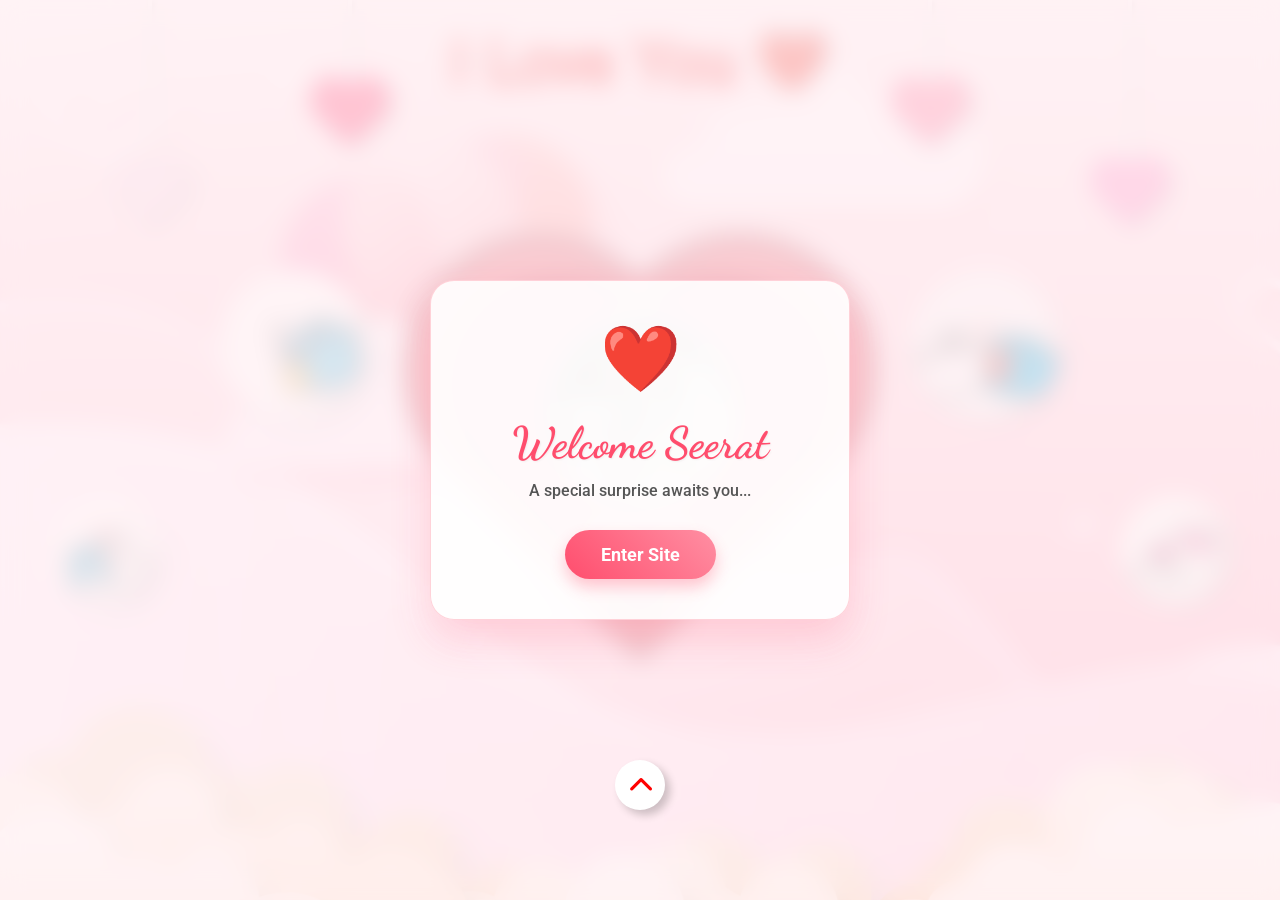
==== commit 53428f10: "Add files via upload" ====
--- a/index.html
+++ b/index.html
@@ -232,6 +232,58 @@
                 </div>
             </div>
         </div>
+        <!-- Back Button for Mail -->
+        <button class="back-btn" id="mailBackBtn" style="position: absolute; bottom: 40px; margin-top: 0;"><i class="fa-solid fa-arrow-left"></i> Back</button>
+    </div>
+
+    <!-- Hanging Photos Page Wrapper -->
+    <div class="photos-wrapper" id="photosPage" style="display: none;">
+        <div class="clothesline-container">
+            <!-- Row 1 -->
+            <div class="clothesline row-1">
+                <!-- Photo 1 -->
+                <div class="hanging-photo-container" style="--sway-delay: 0s; --string-height: 80px; --rotate-angle: -4deg;">
+                    <div class="peg"></div>
+                    <div class="string"></div>
+                    <div class="polaroid">
+                        <img src="image/1.jpg" alt="Photo 1">
+                        <div class="caption">Memory 1</div>
+                    </div>
+                </div>
+                <!-- Photo 2 -->
+                <div class="hanging-photo-container" style="--sway-delay: 0.3s; --string-height: 120px; --rotate-angle: 3deg;">
+                    <div class="peg"></div>
+                    <div class="string"></div>
+                    <div class="polaroid">
+                        <img src="image/2.jpg" alt="Photo 2">
+                        <div class="caption">Memory 2</div>
+                    </div>
+                </div>
+            </div>
+            <!-- Row 2 -->
+            <div class="clothesline row-2">
+                <!-- Photo 3 -->
+                <div class="hanging-photo-container" style="--sway-delay: 0.6s; --string-height: 90px; --rotate-angle: -2deg;">
+                    <div class="peg"></div>
+                    <div class="string"></div>
+                    <div class="polaroid">
+                        <img src="image/3.jpg" alt="Photo 3">
+                        <div class="caption">Memory 3</div>
+                    </div>
+                </div>
+                <!-- Photo 4 -->
+                <div class="hanging-photo-container" style="--sway-delay: 0.1s; --string-height: 130px; --rotate-angle: 5deg;">
+                    <div class="peg"></div>
+                    <div class="string"></div>
+                    <div class="polaroid">
+                        <img src="image/4.jpg" alt="Photo 4">
+                        <div class="caption">Memory 4</div>
+                    </div>
+                </div>
+            </div>
+           
+        <!-- Back Button for Photos -->
+        <button class="back-btn" id="photosBackBtn"><i class="fa-solid fa-arrow-left"></i> Back</button>
     </div>
 
     <!-- Transition Loader Wrapper -->
@@ -295,6 +347,11 @@
         // Start page entrance animations
         document.body.classList.add('started');
 
+        // Automatically set intro to complete after 19 seconds
+        setTimeout(() => {
+            document.body.classList.add('intro-complete');
+        }, 19000);
+
         // Fade out welcome overlay
         welcomeOverlay.classList.add('fade-out');
         setTimeout(() => {
@@ -315,25 +372,115 @@
         }
     });
 
+    // Dynamic Settling Hearts Transition Animation (Black screen, hearts pile up and fill screen)
+    function createHeartSettlingTransition(callback) {
+        const overlay = document.createElement('div');
+        overlay.className = 'heart-settling-overlay';
+        document.body.appendChild(overlay);
+
+        const heartEmojis = ['❤️', '💖', '💝', '💕', '💗', '💓', '💘'];
+        const totalHearts = 250;
+        let heartsSpawned = 0;
+
+        function spawnHeart() {
+            if (heartsSpawned >= totalHearts) return;
+
+            const heart = document.createElement('div');
+            heart.className = 'settling-heart';
+            heart.innerText = heartEmojis[Math.floor(Math.random() * heartEmojis.length)];
+            
+            // Random horizontal placement
+            const x = Math.random() * 100;
+            heart.style.left = x + 'vw';
+
+            // Random size
+            const size = Math.random() * 30 + 20; // 20px to 50px
+            heart.style.fontSize = size + 'px';
+
+            // Calculate bottom level height based on spawn count progress
+            const progress = heartsSpawned / totalHearts;
+            const targetBottom = progress * 105; // 0 to 105vh
+            const jitter = (Math.random() * 10 - 5);
+            const finalBottom = Math.max(0, targetBottom + jitter);
+
+            // Start falling from above viewport
+            heart.style.bottom = '110vh';
+            overlay.appendChild(heart);
+
+            // Fast fall transition to final bottom position
+            const duration = Math.random() * 0.8 + 0.8;
+            heart.style.transition = `bottom ${duration}s cubic-bezier(0.25, 0.46, 0.45, 0.94)`;
+            
+            setTimeout(() => {
+                heart.style.bottom = finalBottom + 'vh';
+                heart.style.transform = `rotate(${Math.random() * 60 - 30}deg)`;
+            }, 50);
+
+            heartsSpawned++;
+            
+            const delay = Math.max(5, 30 - (progress * 25));
+            setTimeout(spawnHeart, delay);
+        }
+
+        // Start heart avalanche
+        spawnHeart();
+
+        // Perform view transition when screen is mostly covered
+        setTimeout(() => {
+            callback();
+        }, 2800);
+
+        // Fade out transition overlay
+        setTimeout(() => {
+            overlay.style.transition = 'opacity 1.0s ease';
+            overlay.style.opacity = '0';
+            setTimeout(() => {
+                overlay.remove();
+            }, 1000);
+        }, 3200);
+    }
+
+    // Staggered Photo Entrance animations (rope curve slide down)
+    function triggerStaggeredPhotos() {
+        const containers = document.querySelectorAll('.hanging-photo-container');
+        
+        // Remove class to reset animation state
+        containers.forEach(container => {
+            container.classList.remove('slide-down');
+            void container.offsetWidth; // force layout reflow
+        });
+
+        // Add class with 2-second stagger intervals
+        containers.forEach((container, index) => {
+            setTimeout(() => {
+                if (document.getElementById('photosPage').style.display === 'flex') {
+                    container.classList.add('slide-down');
+                }
+            }, index * 1500);
+        });
+    }
+
     // SPA Navigation transition logic
-    const landingMail = document.querySelector(".landing-mail");
+    const mailBtn = document.querySelector(".landing-mail button");
+    const heartBtn = document.querySelector(".landing-mail .heartMail");
+    
     const landingWrapper = document.querySelector(".wrapper");
     const mailWrapper = document.getElementById("mailPage");
+    const photosWrapper = document.getElementById("photosPage");
     const loaderWrapper = document.getElementById("transitionLoader");
 
-    landingMail.addEventListener("click", () => {
-        // 1. Show the loader wrapper
+    // Mail button click handler
+    mailBtn.addEventListener("click", (e) => {
+        e.stopPropagation();
         loaderWrapper.style.display = "block";
         loaderWrapper.style.opacity = "1";
         
-        // 2. Perform background switch after 1.2s
         setTimeout(() => {
             landingWrapper.style.display = "none";
             mailWrapper.style.display = "flex";
             mailWrapper.classList.add('active');
             document.body.classList.remove('preloading');
             
-            // 3. Fade out loader wrapper smoothly
             loaderWrapper.style.transition = "opacity 0.5s ease";
             loaderWrapper.style.opacity = "0";
             
@@ -342,5 +489,32 @@
             }, 500);
         }, 1200);
     });
+
+    // Heart button click handler (settling hearts transition and staggered photos)
+    heartBtn.addEventListener("click", (e) => {
+        e.stopPropagation();
+        createHeartSettlingTransition(() => {
+            landingWrapper.style.display = "none";
+            photosWrapper.style.display = "flex";
+            triggerStaggeredPhotos();
+        });
+    });
+
+    // Back buttons return to landing options immediately (intro complete)
+    const mailBackBtn = document.getElementById("mailBackBtn");
+    const photosBackBtn = document.getElementById("photosBackBtn");
+
+    mailBackBtn.addEventListener("click", () => {
+        mailWrapper.style.display = "none";
+        mailWrapper.classList.remove('active');
+        document.body.classList.add('intro-complete'); // skip intro
+        landingWrapper.style.display = "flex";
+    });
+
+    photosBackBtn.addEventListener("click", () => {
+        photosWrapper.style.display = "none";
+        document.body.classList.add('intro-complete'); // skip intro
+        landingWrapper.style.display = "flex";
+    });
 </script>
 </html>
--- a/style.css
+++ b/style.css
@@ -1050,4 +1050,278 @@
 .music-btn i {
     font-size: 24px;
     color: white;
+}
+
+/* --- Photos Page and Settling Hearts Transition --- */
+.heart-settling-overlay {
+    position: fixed;
+    top: 0;
+    left: 0;
+    width: 100vw;
+    height: 100vh;
+    background: #000000;
+    z-index: 2000000010;
+    overflow: hidden;
+}
+
+.settling-heart {
+    position: absolute;
+    user-select: none;
+    pointer-events: none;
+    text-shadow: 0 0 5px rgba(255, 77, 109, 0.6);
+}
+
+.photos-wrapper {
+    position: relative;
+    width: 100%;
+    min-height: 100vh;
+    background: linear-gradient(rgba(255, 230, 235, 0.9), rgba(255, 255, 255, 0.65)), url(image/bgrMail.jpg);
+    background-repeat: no-repeat;
+    background-size: cover;
+    background-position: center;
+    display: flex;
+    flex-direction: column;
+    justify-content: center;
+    align-items: center;
+    overflow-y: auto;
+    padding: 40px 0;
+}
+
+.clothesline-container {
+    width: 90%;
+    max-width: 1100px;
+    display: flex;
+    flex-direction: row;
+    justify-content: center;
+    margin-top: 30px;
+}
+
+.clothesline {
+    position: relative;
+    display: flex;
+    justify-content: space-around;
+    align-items: flex-start;
+    flex: 1;
+    height: 380px;
+    border-top: 3px dashed rgba(255, 77, 109, 0.4);
+    padding-top: 0;
+}
+
+.hanging-photo-container {
+    position: relative;
+    display: flex;
+    flex-direction: column;
+    align-items: center;
+    transform-origin: top center;
+    margin: 0 10px;
+    opacity: 0;
+    transform: rotate(var(--rotate-angle)) scale(0.6);
+}
+
+.hanging-photo-container.slide-down {
+    animation: photoSummon 1.2s cubic-bezier(0.34, 1.56, 0.64, 1) forwards, swayAnimation 3.5s ease-in-out infinite alternate 1.2s;
+}
+
+@keyframes photoSummon {
+    0% {
+        opacity: 0;
+        transform: rotate(var(--rotate-angle)) scale(0.5);
+        filter: blur(8px);
+    }
+    60% {
+        opacity: 1;
+        transform: rotate(var(--rotate-angle)) scale(1.08);
+        filter: blur(0px);
+    }
+    80% {
+        transform: rotate(var(--rotate-angle)) scale(0.96);
+    }
+    100% {
+        opacity: 1;
+        transform: rotate(var(--rotate-angle)) scale(1);
+        filter: blur(0px);
+    }
+}
+
+@keyframes swayAnimation {
+    0% {
+        transform: rotate(calc(var(--rotate-angle) - 2deg));
+    }
+    100% {
+        transform: rotate(calc(var(--rotate-angle) + 2deg));
+    }
+}
+
+.hanging-photo-container .string {
+    width: 2px;
+    height: var(--string-height);
+    background: rgba(255, 77, 109, 0.4);
+}
+
+.hanging-photo-container .peg {
+    position: absolute;
+    top: var(--string-height);
+    width: 10px;
+    height: 22px;
+    background: #e2c092;
+    border-radius: 2px;
+    box-shadow: 1px 1px 3px rgba(0,0,0,0.15);
+    z-index: 10;
+    border: 1px solid #cfa878;
+}
+
+.polaroid {
+    position: relative;
+    background: #fff;
+    padding: 10px 10px 22px 10px;
+    border-radius: 6px;
+    box-shadow: 0 8px 20px rgba(255, 75, 110, 0.15);
+    width: 145px;
+    transition: all 0.4s cubic-bezier(0.175, 0.885, 0.32, 1.275);
+    cursor: pointer;
+    margin-top: 8px;
+    border: 1px solid rgba(255, 182, 193, 0.3);
+}
+
+.polaroid img {
+    width: 100%;
+    height: 125px;
+    object-fit: cover;
+    border-radius: 4px;
+    border: 1px solid rgba(0,0,0,0.03);
+}
+
+.polaroid .caption {
+    font-family: 'Dancing Script', cursive;
+    font-size: 18px;
+    color: #ff4d6d;
+    text-align: center;
+    margin-top: 10px;
+    font-weight: bold;
+}
+
+.hanging-photo-container:hover {
+    animation-play-state: paused;
+    z-index: 1000;
+}
+
+.hanging-photo-container:hover .polaroid {
+    transform: scale(1.2) rotate(0deg);
+    box-shadow: 0 15px 35px rgba(255, 77, 109, 0.35);
+    border-color: rgba(255, 77, 109, 0.5);
+}
+
+.back-btn {
+    font-family: 'Roboto', sans-serif;
+    font-weight: 700;
+    font-size: 16px;
+    color: #ff4d6d;
+    background: rgba(255, 255, 255, 0.95);
+    border: 1.5px solid #ff4d6d;
+    padding: 10px 26px;
+    border-radius: 50px;
+    cursor: pointer;
+    box-shadow: 0 6px 12px rgba(255, 77, 109, 0.15);
+    transition: all 0.3s ease;
+    margin-top: 30px;
+    outline: none;
+    z-index: 100;
+    display: flex;
+    align-items: center;
+    gap: 8px;
+}
+
+.back-btn:hover {
+    color: #fff;
+    background: #ff4d6d;
+    transform: translateY(-2px);
+    box-shadow: 0 8px 18px rgba(255, 77, 109, 0.3);
+}
+
+.back-btn:active {
+    transform: translateY(-1px);
+}
+
+/* Mobile responsive layout */
+@media screen and (max-width: 850px) {
+    .photos-wrapper {
+        padding: 20px 0;
+        overflow-y: auto;
+    }
+    
+    .clothesline-container {
+        flex-direction: column; /* mobile: stack rows vertically */
+        align-items: center;
+        gap: 35px;
+        width: 95%;
+        margin-top: 10px;
+    }
+    
+    .clothesline {
+        width: 100%;
+        max-width: 380px;
+        height: 280px;
+        flex: none;
+    }
+
+    .hanging-photo-container .string {
+        height: calc(var(--string-height) * 0.5);
+    }
+
+    .hanging-photo-container .peg {
+        top: calc(var(--string-height) * 0.5);
+    }
+    
+    .polaroid {
+        width: 110px;
+        padding: 6px 6px 14px 6px;
+    }
+    
+    .polaroid img {
+        height: 85px;
+    }
+    
+    .polaroid .caption {
+        font-size: 13px;
+        margin-top: 6px;
+    }
+}
+
+/* --- Intro Skip / Complete States --- */
+body.intro-complete .avt {
+    transform: scale(1) translateY(-40px) !important;
+    animation: none !important;
+}
+
+body.intro-complete .landing-mail {
+    transform: scale(1.1) rotate(720deg) !important;
+    animation: none !important;
+}
+
+body.intro-complete .gift,
+body.intro-complete .gift1,
+body.intro-complete .gift2,
+body.intro-complete .gift3 {
+    transform: scale(1) !important;
+    animation: none !important;
+}
+
+body.intro-complete .icon {
+    transform: scale(1) !important;
+    animation: none !important;
+}
+
+body.intro-complete .textLove p {
+    opacity: 1 !important;
+    transform: scale(1) !important;
+    animation: none !important;
+}
+
+body.intro-complete .landing-heart,
+body.intro-complete .traitym,
+body.intro-complete .circle-1,
+body.intro-complete .circle-2,
+body.intro-complete .crile-3,
+body.intro-complete .crile-4 {
+    display: none !important;
 }
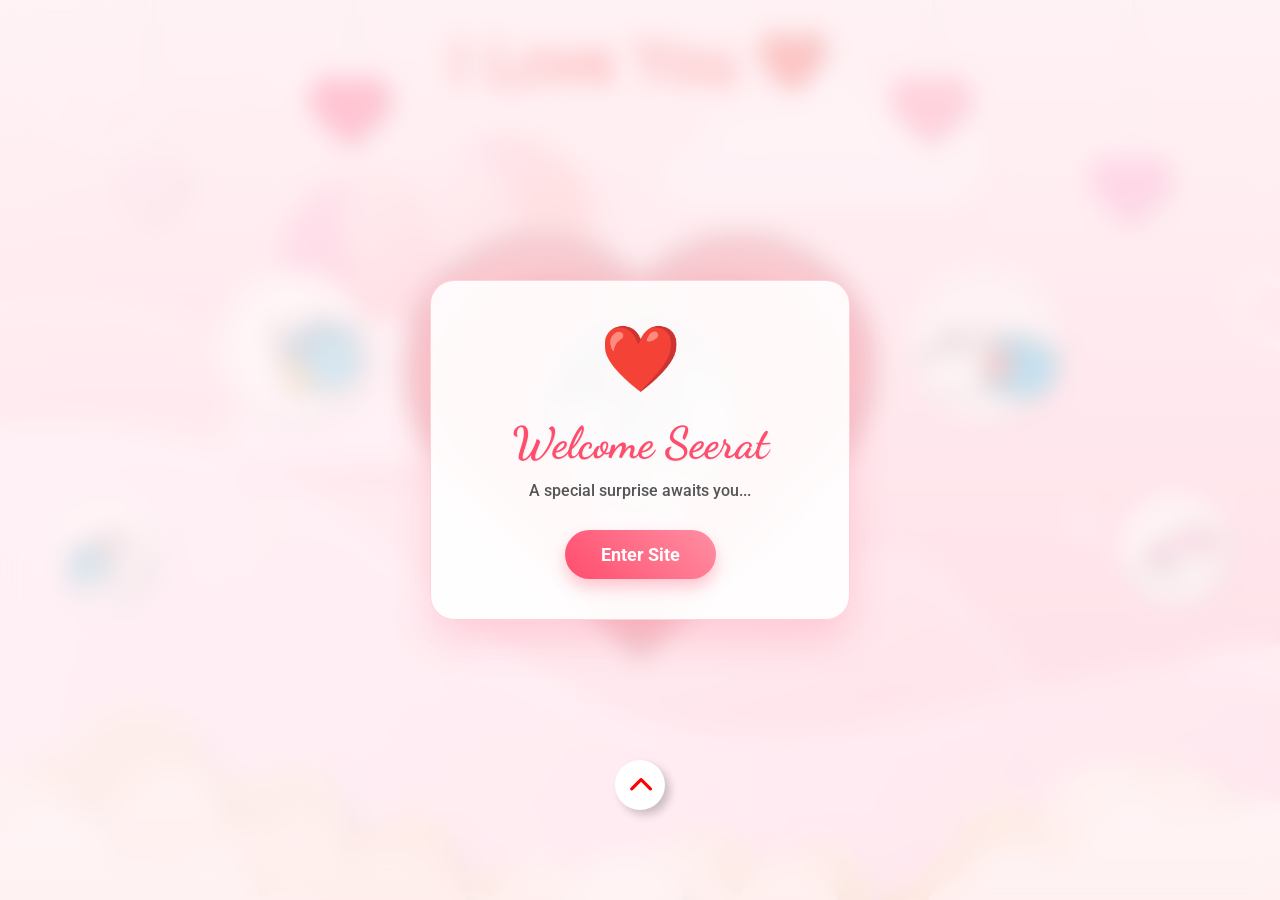
==== commit ca379720: "Update heartfelt message in index.html" ====
--- a/index.html
+++ b/index.html
@@ -217,11 +217,11 @@
                         <h2>To You!</h2>
                     </div>
                     <p>
-                        You may not realize it, but you live in every heartbeat of mine. 
-
-When you smile, it feels like the whole world is filled with light. When you're sad, my heart aches with you. Every time I look at you, I want to say I have fallen deeply in love with you. 
-
-My love is like unspoken words, incomplete without you. This friendship is beautiful, but my heart whispers every moment I wish I could make you feel the depth of my love!❤️
+                        Sup Seerat, can you believe its been 1 month since we met. its feels like it was yesterday.
+
+you may not know, but everytime spend with you feels like a heavenly moment.i wanna be the reason of your smile and When you're sad, my heart aches with you. Every time I look at you, I want to say I have fallen deeply in love with you and dont think june is not good for you becoz im with you in every june of every year 
+
+My love is filled with unspoken words. This Relation is beautiful, but my heart whispers every moment I wish I could make you feel the depth of my love!❤️
                     </p>
                     <div class="gifs_left">
                         <img id="heart__letter" src="https://media.giphy.com/media/YKUvclrGYmDKXwtphf/giphy.gif" alt="" class="animationOp">
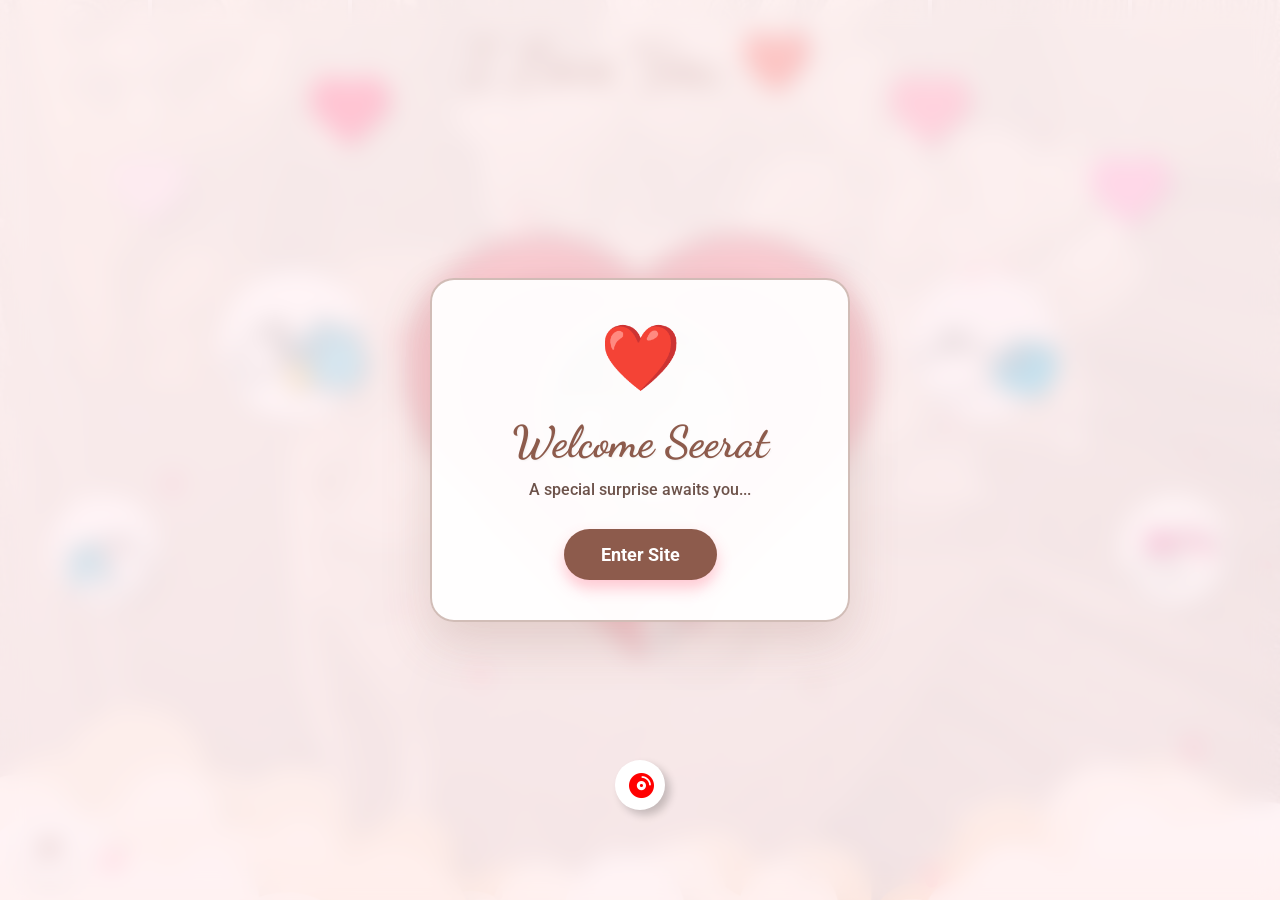
==== commit 4c84c1f3: "Add files via upload" ====
--- a/index.html
+++ b/index.html
@@ -193,6 +193,7 @@
         <div class="gift1"></div>
         <div class="gift2"></div>
         <div class="gift3"></div>
+        <div class="gift-game" id="giftGame"></div>
         <div class="textLove">
             <p>I</p>
             <p>Love</p>
@@ -214,14 +215,13 @@
                 </div>
                 <div class="content">
                     <div class="title">
-                        <h2>To You!</h2>
+                        <h2>To My girl!</h2>
                     </div>
                     <p>
                         Sup Seerat, can you believe its been 1 month since we met. its feels like it was yesterday.
 
-you may not know, but everytime spend with you feels like a heavenly moment.i wanna be the reason of your smile and When you're sad, my heart aches with you. Every time I look at you, I want to say I have fallen deeply in love with you and dont think june is not good for you becoz im with you in every june of every year 
-
-My love is filled with unspoken words. This Relation is beautiful, but my heart whispers every moment I wish I could make you feel the depth of my love!❤️
+you may not know, but everytime spend with you feels like a heavenly moment.i wanna be the reason of your smile and also the shoulder for your tears. Every time I look at you, I want to say I have fallen deeply in love with you.Dont think june is not good for you becoz im with you in every june of every year 
+
                     </p>
                     <div class="gifs_left">
                         <img id="heart__letter" src="https://media.giphy.com/media/YKUvclrGYmDKXwtphf/giphy.gif" alt="" class="animationOp">
@@ -233,7 +233,7 @@
             </div>
         </div>
         <!-- Back Button for Mail -->
-        <button class="back-btn" id="mailBackBtn" style="position: absolute; bottom: 40px; margin-top: 0;"><i class="fa-solid fa-arrow-left"></i> Back</button>
+        <button class="back-btn" id="mailBackBtn"><i class="fa-solid fa-arrow-left"></i> Back</button>
     </div>
 
     <!-- Hanging Photos Page Wrapper -->
@@ -246,8 +246,17 @@
                     <div class="peg"></div>
                     <div class="string"></div>
                     <div class="polaroid">
-                        <img src="image/1.jpg" alt="Photo 1">
-                        <div class="caption">Memory 1</div>
+                        <div class="polaroid-card">
+                            <div class="polaroid-front">
+                                <img src="image/1.jpg" alt="Memory 1">
+                                <div class="caption">Our Start 🌹</div>
+                                <div class="flip-icon" title="Flip Card"><i class="fa-solid fa-rotate"></i></div>
+                            </div>
+                            <div class="polaroid-back">
+                                <p class="note">Sup Seerat! 9th of May was the day our beautiful journey began. Every day since has been a dream. ❤️</p>
+                                <div class="flip-icon" title="Flip Card"><i class="fa-solid fa-rotate"></i></div>
+                            </div>
+                        </div>
                     </div>
                 </div>
                 <!-- Photo 2 -->
@@ -255,32 +264,96 @@
                     <div class="peg"></div>
                     <div class="string"></div>
                     <div class="polaroid">
-                        <img src="image/2.jpg" alt="Photo 2">
-                        <div class="caption">Memory 2</div>
+                        <div class="polaroid-card">
+                            <div class="polaroid-front">
+                                <img src="image/2.jpg" alt="Memory 2">
+                                <div class="caption">Late Nights 💬</div>
+                                <div class="flip-icon" title="Flip Card"><i class="fa-solid fa-rotate"></i></div>
+                            </div>
+                            <div class="polaroid-back">
+                                <p class="note">Those late-night chats where time disappears... I cherish every word we've ever shared. 🌟</p>
+                                <div class="flip-icon" title="Flip Card"><i class="fa-solid fa-rotate"></i></div>
+                            </div>
+                        </div>
                     </div>
                 </div>
-            </div>
-            <!-- Row 2 -->
-            <div class="clothesline row-2">
                 <!-- Photo 3 -->
-                <div class="hanging-photo-container" style="--sway-delay: 0.6s; --string-height: 90px; --rotate-angle: -2deg;">
+                <div class="hanging-photo-container" style="--sway-delay: 0.5s; --string-height: 95px; --rotate-angle: -2deg;">
                     <div class="peg"></div>
                     <div class="string"></div>
                     <div class="polaroid">
-                        <img src="image/3.jpg" alt="Photo 3">
-                        <div class="caption">Memory 3</div>
+                        <div class="polaroid-card">
+                            <div class="polaroid-front">
+                                <img src="image/3.jpg" alt="Memory 3">
+                                <div class="caption">Your Laugh 😂</div>
+                                <div class="flip-icon" title="Flip Card"><i class="fa-solid fa-rotate"></i></div>
+                            </div>
+                            <div class="polaroid-back">
+                                <p class="note">Making you laugh is my absolute favorite hobby. Your smile makes the world so bright. 😄</p>
+                                <div class="flip-icon" title="Flip Card"><i class="fa-solid fa-rotate"></i></div>
+                            </div>
+                        </div>
                     </div>
                 </div>
+            </div>
+            <!-- Row 2 -->
+            <div class="clothesline row-2">
                 <!-- Photo 4 -->
-                <div class="hanging-photo-container" style="--sway-delay: 0.1s; --string-height: 130px; --rotate-angle: 5deg;">
+                <div class="hanging-photo-container" style="--sway-delay: 0.2s; --string-height: 100px; --rotate-angle: 4deg;">
                     <div class="peg"></div>
                     <div class="string"></div>
                     <div class="polaroid">
-                        <img src="image/4.jpg" alt="Photo 4">
-                        <div class="caption">Memory 4</div>
+                        <div class="polaroid-card">
+                            <div class="polaroid-front">
+                                <img src="image/4.jpg" alt="Memory 4">
+                                <div class="caption">Sweet Times 🍭</div>
+                                <div class="flip-icon" title="Flip Card"><i class="fa-solid fa-rotate"></i></div>
+                            </div>
+                            <div class="polaroid-back">
+                                <p class="note">Every single moment spent with you becomes a beautiful memory locked in my heart. 🥰</p>
+                                <div class="flip-icon" title="Flip Card"><i class="fa-solid fa-rotate"></i></div>
+                            </div>
+                        </div>
                     </div>
                 </div>
-            </div>
+                <!-- Photo 5 -->
+                <div class="hanging-photo-container" style="--sway-delay: 0.4s; --string-height: 130px; --rotate-angle: -3deg;">
+                    <div class="peg"></div>
+                    <div class="string"></div>
+                    <div class="polaroid">
+                        <div class="polaroid-card">
+                            <div class="polaroid-front">
+                                <img src="image/5.jpg" alt="Memory 5">
+                                <div class="caption">Warm Smile ☀️</div>
+                                <div class="flip-icon" title="Flip Card"><i class="fa-solid fa-rotate"></i></div>
+                            </div>
+                            <div class="polaroid-back">
+                                <p class="note">One look at your beautiful face can make even my worst days feel absolutely perfect. 🌻</p>
+                                <div class="flip-icon" title="Flip Card"><i class="fa-solid fa-rotate"></i></div>
+                            </div>
+                        </div>
+                    </div>
+                </div>
+                <!-- Photo 6 -->
+                <div class="hanging-photo-container" style="--sway-delay: 0.6s; --string-height: 85px; --rotate-angle: 2deg;">
+                    <div class="peg"></div>
+                    <div class="string"></div>
+                    <div class="polaroid">
+                        <div class="polaroid-card">
+                            <div class="polaroid-front">
+                                <img src="image/7.jpg" alt="Memory 6">
+                                <div class="caption">Our Future 🥂</div>
+                                <div class="flip-icon" title="Flip Card"><i class="fa-solid fa-rotate"></i></div>
+                            </div>
+                            <div class="polaroid-back">
+                                <p class="note">One month down,dont know how many more to go. Happy anniversary to my favorite human! 🥂🔒</p>
+                                <div class="flip-icon" title="Flip Card"><i class="fa-solid fa-rotate"></i></div>
+                            </div>
+                        </div>
+                    </div>
+                </div>
+            </div>
+        </div>
            
         <!-- Back Button for Photos -->
         <button class="back-btn" id="photosBackBtn"><i class="fa-solid fa-arrow-left"></i> Back</button>
@@ -300,28 +373,162 @@
     
     <div id="copy">
 		<p class="text-center text-white text-sm">OG Creator <a
-			href="https://www.instagram.com/w4s_kunal/">@the.adi___01</a></p>
+			href="https://www.instagram.com/w4s_kunal/">@just.light0</a></p>
 	</div>
 
-    <!-- Music Player Button (initially hidden, shown after Enter) -->
-    <div class="music-btn" id="musicBtn" style="display: none;">
-        <i class="fa-solid fa-play"></i>
+    <!-- Vinyl Record Player Widget (Initially hidden, shown after Enter) -->
+    <div class="music-player-container" id="musicPlayerWidget" style="display: none;">
+        <div class="vinyl-player" id="vinylPlayerBody" title="Toggle Play/Pause 🎵">
+            <div class="tonearm" id="tonearm"></div>
+            <div class="platter">
+                <div class="vinyl" id="vinylRecord">
+                    <div class="vinyl-label">
+                        <div class="vinyl-label-inner">🎵</div>
+                    </div>
+                </div>
+            </div>
+        </div>
+        <div class="player-controls">
+            <span class="song-title" id="songTitleDisplay">Main Agar Kahoon</span>
+            <div class="control-btns">
+                <button class="player-btn" id="prevTrackBtn" title="Previous Song"><i class="fa-solid fa-backward"></i></button>
+                <button class="player-btn play-pause-btn" id="playPauseBtn" title="Play/Pause"><i class="fa-solid fa-play"></i></button>
+                <button class="player-btn" id="nextTrackBtn" title="Next Song"><i class="fa-solid fa-forward"></i></button>
+            </div>
+        </div>
+    </div>
+
+    <!-- Theme Selector Widget -->
+    <div class="theme-selector" id="themeSelector">
+        <button class="theme-trigger" id="themeTrigger" aria-label="Change Theme" title="Change Theme 🎨"><i class="fa-solid fa-palette"></i></button>
+        <div class="theme-options">
+            <button class="theme-opt-btn active" data-theme="vintage" title="Warm Vintage"><span class="emoji">🌹</span></button>
+            <button class="theme-opt-btn" data-theme="rainy" title="Moody Rain"><span class="emoji">🌧️</span></button>
+            <button class="theme-opt-btn" data-theme="painted" title="Oil Painted"><span class="emoji">🎨</span></button>
+            <button class="theme-opt-btn" data-theme="magical" title="Magical Cards"><span class="emoji">✨</span></button>
+        </div>
+    </div>
+
+    <!-- Love Matching Game Modal -->
+    <div class="love-modal-overlay" id="gameModal">
+        <div class="love-modal-card game-card">
+            <div class="love-modal-close" onclick="closeGameModal()">&times;</div>
+            <h2 class="love-modal-title">Love Match 🎮</h2>
+            <div class="game-instructions" id="gameInstructions">
+                <p>Find the matching pairs of our memories! 💖</p>
+                <p>Click a card to reveal the photo, then find its matching pair.</p>
+                <p><strong>Goal:</strong> Match all 6 pairs to unlock a super sweet anniversary gift! 🎁</p>
+                <button class="welcome-btn" onclick="startGame()">Start Game</button>
+            </div>
+            <div class="game-container" id="gameContainer" style="display: none; flex-direction: column; align-items: center; width: 100%;">
+                <div class="game-hud">
+                    <span class="game-score">Matches: <span id="gameMatchesVal">0/6</span></span>
+                    <span class="game-timer">Moves: <span id="gameMovesVal">0</span></span>
+                </div>
+                <div class="memory-board" id="memoryBoard">
+                    <!-- Cards dynamically generated here -->
+                </div>
+            </div>
+            <div class="game-victory" id="gameVictory" style="display: none;">
+                <h3 class="victory-title">Victory! 🎉</h3>
+                <p>You matched all our memories! Here is your special anniversary gift code:</p>
+                <div class="love-coupon">
+                    <div class="coupon-title">ANNIVERSARY LOVE COUPON</div>
+                    <div class="coupon-details">Good for: One Romantic Surprise Dinner Date 🍽️✨</div>
+                    <div class="coupon-code">CODE: LOVESCONQUERSALL1M</div>
+                </div>
+                <p style="font-family: 'Dancing Script', cursive; font-size: 22px; color: #ff3355; margin-top: 15px;">I love you to the moon and back! 💖</p>
+                <button class="welcome-btn" onclick="resetGame()">Play Again</button>
+            </div>
+        </div>
+    </div>
+
+    <!-- Canvas for Heart Confetti Explosion -->
+    <canvas id="confettiCanvas"></canvas>
+
+    <!-- Skip Intro Button -->
+    <button class="skip-intro-btn" id="skipIntroBtn">Skip Intro ⚡</button>
+
+    <!-- Quiz Modal -->
+    <div class="love-modal-overlay" id="quizModal">
+        <div class="love-modal-card">
+            <div class="love-modal-close" onclick="closeLoveModal('quizModal')">&times;</div>
+            <h2 class="love-modal-title">For Seerat 💖</h2>
+            <p style="font-family: 'Roboto', sans-serif; font-size: 18px; color: #555; margin-bottom: 15px;">who am i to you?</p>
+            <div class="quiz-btns">
+                <button class="quiz-btn btn-yes" id="quizYesBtn">Daddy!😍</button>
+                <button class="quiz-btn btn-no" id="quizNoBtn">baby 😢</button>
+            </div>
+        </div>
+    </div>
+
+    <!-- Relationship Counter Modal -->
+    <div class="love-modal-overlay" id="counterModal">
+        <div class="love-modal-card">
+            <div class="love-modal-close" onclick="closeLoveModal('counterModal')">&times;</div>
+            <h2 class="love-modal-title">Our Love Journey 🗓️</h2>
+            <p style="font-family: 'Roboto', sans-serif; font-size: 16px; color: #666; margin-bottom: 10px;">Time since we met:</p>
+            <div class="countdown-grid">
+                <div class="countdown-item">
+                    <div class="countdown-value" id="daysValue">00</div>
+                    <div class="countdown-label">Days</div>
+                </div>
+                <div class="countdown-item">
+                    <div class="countdown-value" id="hoursValue">00</div>
+                    <div class="countdown-label">Hours</div>
+                </div>
+                <div class="countdown-item">
+                    <div class="countdown-value" id="minutesValue">00</div>
+                    <div class="countdown-label">Mins</div>
+                </div>
+                <div class="countdown-item">
+                    <div class="countdown-value" id="secondsValue">00</div>
+                    <div class="countdown-label">Secs</div>
+                </div>
+            </div>
+            <p style="font-family: 'Dancing Script', cursive; font-size: 20px; color: #ff4d6d; margin-top: 25px;">its a pleasure spending time with you</p>... ❤️</p>
+        </div>
+    </div>
+
+    <!-- Polaroid Lightbox Modal -->
+    <div class="lightbox-overlay" id="lightboxModal">
+        <div class="lightbox-content">
+            <div class="love-modal-close" onclick="closeLightbox()">&times;</div>
+            <img src="" alt="Enlarged Memory" class="lightbox-img" id="lightboxImg">
+            <div class="lightbox-caption" id="lightboxCaption">Memory</div>
+        </div>
     </div>
 </body>
 <script>
-    // Audio elements and logic
-    const audio = new Audio('main-agar-kaho.mp3');
-    audio.loop = true; // Loop the audio continuously
-
-    const musicBtn = document.getElementById('musicBtn');
+    // Audio elements and playlist track toggle logic
+    const playlist = ['main-agar-kaho.mp3', 'perfect.mp3'];
+    const songNames = ['Main Agar Kahoon', 'Perfect'];  
+    let currentTrackIndex = 0;
+    const audio = new Audio(playlist[currentTrackIndex]);
+    audio.loop = true;
+
+    const musicPlayerWidget = document.getElementById('musicPlayerWidget');
+    const vinylPlayerBody = document.getElementById('vinylPlayerBody');
+    const playPauseBtn = document.getElementById('playPauseBtn');
+    const prevTrackBtn = document.getElementById('prevTrackBtn');
+    const nextTrackBtn = document.getElementById('nextTrackBtn');
+    const songTitleDisplay = document.getElementById('songTitleDisplay');
+    const tonearm = document.getElementById('tonearm');
+    const vinylRecord = document.getElementById('vinylRecord');
+    const discBtn = document.querySelector('.icon');
+
+    if (discBtn) {
+        discBtn.setAttribute('title', 'Change Song 🎵');
+        discBtn.innerHTML = '<i class="fa-solid fa-compact-disc"></i>';
+    }
+
     let isPlaying = false;
 
     const playAudio = () => {
         if (isPlaying) return;
         audio.play().then(() => {
             isPlaying = true;
-            musicBtn.innerHTML = '<i class="fa-solid fa-pause"></i>';
-            musicBtn.style.background = '#ff4d6d';
+            updatePlayerUI();
         }).catch(err => {
             console.log("Autoplay prevented by browser, waiting for user gesture.", err);
         });
@@ -331,48 +538,493 @@
         if (!isPlaying) return;
         audio.pause();
         isPlaying = false;
-        musicBtn.innerHTML = '<i class="fa-solid fa-play"></i>';
-        musicBtn.style.background = '#ff69b4';
-    };
+        updatePlayerUI();
+    };
+
+    const togglePlayPause = () => {
+        if (isPlaying) {
+            pauseAudio();
+        } else {
+            playAudio();
+        }
+    };
+
+    const changeTrack = (direction) => {
+        pauseAudio();
+        currentTrackIndex = (currentTrackIndex + direction + playlist.length) % playlist.length;
+        audio.src = playlist[currentTrackIndex];
+        audio.currentTime = 0;
+        songTitleDisplay.innerText = songNames[currentTrackIndex];
+        setTimeout(() => playAudio(), 100);
+        showToast(`Playing: ${songNames[currentTrackIndex]} 🎵`);
+    };
+
+    const updatePlayerUI = () => {
+        if (isPlaying) {
+            playPauseBtn.innerHTML = '<i class="fa-solid fa-pause"></i>';
+            vinylPlayerBody.classList.add('playing');
+            if (discBtn) {
+                discBtn.classList.add('playing');
+                discBtn.style.animation = 'spinDisc 4s linear infinite';
+            }
+        } else {
+            playPauseBtn.innerHTML = '<i class="fa-solid fa-play"></i>';
+            vinylPlayerBody.classList.remove('playing');
+            if (discBtn) {
+                discBtn.classList.remove('playing');
+                discBtn.style.animation = 'none';
+            }
+        }
+    };
+
+    vinylPlayerBody.addEventListener('click', togglePlayPause);
+    playPauseBtn.addEventListener('click', (e) => {
+        e.stopPropagation();
+        togglePlayPause();
+    });
+    prevTrackBtn.addEventListener('click', (e) => {
+        e.stopPropagation();
+        changeTrack(-1);
+    });
+    nextTrackBtn.addEventListener('click', (e) => {
+        e.stopPropagation();
+        changeTrack(1);
+    });
+
+    if (discBtn) {
+        discBtn.addEventListener('click', (e) => {
+            e.stopPropagation();
+            changeTrack(1);
+        });
+    }
 
     // Welcome Screen Handlers
     const welcomeOverlay = document.getElementById('welcomeOverlay');
     const enterBtn = document.getElementById('enterBtn');
+    const skipIntroBtn = document.getElementById('skipIntroBtn');
+    let introTimeout = null;
+
+    const completeIntro = () => {
+        document.body.classList.add('intro-complete');
+        skipIntroBtn.style.display = 'none';
+        if (introTimeout) clearTimeout(introTimeout);
+    };
 
     enterBtn.addEventListener('click', () => {
-        // Start playing audio from the beginning
         audio.currentTime = 0;
         playAudio();
 
-        // Start page entrance animations
         document.body.classList.add('started');
-
-        // Automatically set intro to complete after 19 seconds
-        setTimeout(() => {
-            document.body.classList.add('intro-complete');
-        }, 19000);
-
-        // Fade out welcome overlay
+        skipIntroBtn.style.display = 'block';
+
+        introTimeout = setTimeout(completeIntro, 19000);
+
         welcomeOverlay.classList.add('fade-out');
         setTimeout(() => {
             welcomeOverlay.style.display = 'none';
         }, 800);
 
-        // Make music control button visible
-        musicBtn.style.display = 'flex';
-    });
-
-    // Manual audio controls
-    musicBtn.addEventListener('click', (e) => {
+        // Make vinyl music player widget visible
+        musicPlayerWidget.style.display = 'flex';
+    });
+
+    skipIntroBtn.addEventListener('click', () => {
+        completeIntro();
+        showToast("Intro skipped ⚡");
+    });
+
+    // Theme Switcher Logic
+    const themeTrigger = document.getElementById('themeTrigger');
+    const themeSelector = document.getElementById('themeSelector');
+    const themeOptBtns = document.querySelectorAll('.theme-opt-btn');
+
+    themeTrigger.addEventListener('click', (e) => {
         e.stopPropagation();
-        if (isPlaying) {
-            pauseAudio();
+        themeSelector.classList.toggle('expanded');
+    });
+
+    document.addEventListener('click', () => {
+        themeSelector.classList.remove('expanded');
+    });
+
+    const applyTheme = (themeName) => {
+        document.body.classList.remove('theme-vintage', 'theme-rainy', 'theme-painted', 'theme-magical');
+        document.body.classList.add('theme-' + themeName);
+
+        themeOptBtns.forEach(btn => {
+            if (btn.dataset.theme === themeName) {
+                btn.classList.add('active');
+            } else {
+                btn.classList.remove('active');
+            }
+        });
+
+        localStorage.setItem('anniversary_theme', themeName);
+        initAmbientParticles();
+        if (window.updateCardBacks) {
+            window.updateCardBacks(themeName);
+        }
+        showToast(`Theme: ${themeName.charAt(0).toUpperCase() + themeName.slice(1)} ✨`);
+    };
+
+    themeOptBtns.forEach(btn => {
+        btn.addEventListener('click', (e) => {
+            e.stopPropagation();
+            applyTheme(btn.dataset.theme);
+            themeSelector.classList.remove('expanded');
+        });
+    });
+
+    const savedTheme = localStorage.getItem('anniversary_theme') || 'vintage';
+    document.body.classList.add('theme-' + savedTheme);
+    themeOptBtns.forEach(btn => {
+        if (btn.dataset.theme === savedTheme) {
+            btn.classList.add('active');
         } else {
-            playAudio();
-        }
-    });
-
-    // Dynamic Settling Hearts Transition Animation (Black screen, hearts pile up and fill screen)
+            btn.classList.remove('active');
+        }
+    });
+
+    // Modal display toggle logic
+    const openLoveModal = (modalId) => {
+        const modal = document.getElementById(modalId);
+        if (modal) modal.classList.add('active');
+    };
+
+    const closeLoveModal = (modalId) => {
+        const modal = document.getElementById(modalId);
+        if (modal) modal.classList.remove('active');
+    };
+
+    window.addEventListener('click', (e) => {
+        if (e.target.classList.contains('love-modal-overlay')) {
+            e.target.classList.remove('active');
+        }
+    });
+
+    // Love Relationship Countdown Timer (Counts up from May 9, 2026)
+    const startDate = new Date('2026-05-09T00:00:00');
+    function updateLoveTimer() {
+        const now = new Date();
+        const difference = now - startDate;
+
+        const days = Math.floor(difference / (1000 * 60 * 60 * 24));
+        const hours = Math.floor((difference / (1000 * 60 * 60)) % 24);
+        const minutes = Math.floor((difference / 1000 / 60) % 60);
+        const seconds = Math.floor((difference / 1000) % 60);
+
+        const daysEl = document.getElementById('daysValue');
+        const hoursEl = document.getElementById('hoursValue');
+        const minsEl = document.getElementById('minutesValue');
+        const secsEl = document.getElementById('secondsValue');
+
+        if (daysEl) daysEl.innerText = String(days).padStart(2, '0');
+        if (hoursEl) hoursEl.innerText = String(hours).padStart(2, '0');
+        if (minsEl) minsEl.innerText = String(minutes).padStart(2, '0');
+        if (secsEl) secsEl.innerText = String(seconds).padStart(2, '0');
+    }
+    setInterval(updateLoveTimer, 1000);
+    updateLoveTimer();
+
+    // Sweet Toast popups
+    function showToast(message) {
+        let toast = document.getElementById('loveToast');
+        if (!toast) {
+            toast = document.createElement('div');
+            toast.id = 'loveToast';
+            toast.style.cssText = `
+                position: fixed;
+                bottom: 90px;
+                left: 50%;
+                transform: translateX(-50%) translateY(20px);
+                background: rgba(255, 77, 109, 0.95);
+                color: white;
+                padding: 10px 22px;
+                border-radius: 25px;
+                font-family: 'Roboto', sans-serif;
+                font-size: 14px;
+                box-shadow: 0 8px 16px rgba(255, 77, 109, 0.3);
+                z-index: 2000000005;
+                opacity: 0;
+                transition: all 0.3s cubic-bezier(0.175, 0.885, 0.32, 1.275);
+                pointer-events: none;
+                border: 1px solid rgba(255, 255, 255, 0.2);
+            `;
+            document.body.appendChild(toast);
+        }
+        toast.innerText = message;
+        toast.style.opacity = '1';
+        toast.style.transform = 'translateX(-50%) translateY(0)';
+        setTimeout(() => {
+            toast.style.opacity = '0';
+            toast.style.transform = 'translateX(-50%) translateY(20px)';
+        }, 3000);
+    }
+
+    // Runaway "No" button handlers inside Sweet Quiz
+    const quizNoBtn = document.getElementById('quizNoBtn');
+    const runawayNoBtn = (e) => {
+        const card = quizNoBtn.offsetParent;
+        if (!card) return;
+        const cardRect = card.getBoundingClientRect();
+        const btnRect = quizNoBtn.getBoundingClientRect();
+
+        const maxX = cardRect.width - btnRect.width - 30;
+        const maxY = cardRect.height - btnRect.height - 30;
+
+        let newX = Math.random() * maxX + 15;
+        let newY = Math.random() * maxY + 15;
+
+        quizNoBtn.style.position = 'absolute';
+        quizNoBtn.style.left = newX + 'px';
+        quizNoBtn.style.top = newY + 'px';
+    };
+
+    quizNoBtn.addEventListener('mouseover', runawayNoBtn);
+    quizNoBtn.addEventListener('pointerenter', runawayNoBtn);
+    quizNoBtn.addEventListener('touchstart', (e) => {
+        e.preventDefault();
+        runawayNoBtn();
+    });
+
+    // HTML5 Canvas heart confetti particle engine
+    const canvas = document.getElementById('confettiCanvas');
+    const ctx = canvas.getContext('2d');
+    let particles = [];
+
+    function resizeCanvas() {
+        canvas.width = window.innerWidth;
+        canvas.height = window.innerHeight;
+    }
+    window.addEventListener('resize', resizeCanvas);
+    resizeCanvas();
+
+    class ThemeParticle {
+        constructor(x, y, isAmbient = false) {
+            this.x = x;
+            this.y = y;
+            this.isAmbient = isAmbient;
+            
+            const bodyClasses = Array.from(document.body.classList);
+            const themeClass = bodyClasses.find(c => c.startsWith('theme-')) || 'theme-vintage';
+            this.theme = themeClass;
+
+            if (isAmbient) {
+                this.size = Math.random() * 8 + (themeClass === 'theme-rainy' ? 3 : 6);
+                this.speedX = Math.random() * 1.5 - 0.75;
+                this.speedY = Math.random() * 1.2 + (themeClass === 'theme-rainy' ? 2.5 : 0.6);
+                this.gravity = themeClass === 'theme-rainy' ? 0.01 : 0.003;
+                this.alpha = Math.random() * 0.4 + 0.15;
+                this.rotation = Math.random() * Math.PI * 2;
+                this.rotationSpeed = Math.random() * 0.02 - 0.01;
+            } else {
+                this.size = Math.random() * 14 + 8;
+                this.speedX = Math.random() * 8 - 4;
+                this.speedY = Math.random() * -6 - 3;
+                this.gravity = 0.06;
+                this.alpha = 1;
+                this.rotation = Math.random() * Math.PI * 2;
+                this.rotationSpeed = Math.random() * 0.08 - 0.04;
+            }
+
+            if (themeClass === 'theme-vintage') {
+                const colors = ['#8d5b4c', '#cfa89e', '#ff4d6d', '#ff8fa3', '#ff0a54', '#ff758f'];
+                this.color = colors[Math.floor(Math.random() * colors.length)];
+                this.type = Math.random() > 0.45 ? 'heart' : 'petal';
+            } else if (themeClass === 'theme-rainy') {
+                const colors = ['#7dd3fc', '#38bdf8', '#0ea5e9', '#64748b', '#cbd5e1'];
+                this.color = colors[Math.floor(Math.random() * colors.length)];
+                this.type = 'drop';
+            } else if (themeClass === 'theme-painted') {
+                const colors = ['#8c6253', '#5c3e35', '#d97706', '#f59e0b', '#78350f'];
+                this.color = colors[Math.floor(Math.random() * colors.length)];
+                this.type = Math.random() > 0.5 ? 'petal' : 'stroke';
+            } else {
+                const colors = ['#f59e0b', '#fbbf24', '#fef08a', '#b91c1c', '#ef4444'];
+                this.color = colors[Math.floor(Math.random() * colors.length)];
+                this.type = Math.random() > 0.65 ? 'star' : 'suit';
+                this.suit = ['♥', '♦', '♣', '♠'][Math.floor(Math.random() * 4)];
+            }
+        }
+
+        update() {
+            this.x += this.speedX;
+            this.y += this.speedY;
+            this.speedY += this.gravity;
+            this.rotation += this.rotationSpeed;
+            
+            if (this.isAmbient) {
+                if (this.y > window.innerHeight) {
+                    this.y = -20;
+                    this.x = Math.random() * window.innerWidth;
+                    this.alpha = Math.random() * 0.4 + 0.15;
+                }
+            } else {
+                this.alpha -= 0.008;
+            }
+        }
+
+        draw() {
+            ctx.save();
+            ctx.translate(this.x, this.y);
+            ctx.rotate(this.rotation);
+            ctx.globalAlpha = this.alpha;
+            ctx.fillStyle = this.color;
+
+            if (this.type === 'heart') {
+                ctx.beginPath();
+                ctx.moveTo(0, -this.size / 4);
+                ctx.bezierCurveTo(-this.size/2, -this.size/2, -this.size, -this.size/4, -this.size, this.size/4);
+                ctx.bezierCurveTo(-this.size, this.size*0.7, 0, this.size*1.1, 0, this.size*1.2);
+                ctx.bezierCurveTo(0, this.size*1.1, this.size, this.size*0.7, this.size, this.size/4);
+                ctx.bezierCurveTo(this.size, -this.size/4, this.size/2, -this.size/2, 0, -this.size/4);
+                ctx.closePath();
+                ctx.fill();
+            } else if (this.type === 'petal') {
+                ctx.beginPath();
+                ctx.moveTo(0, -this.size/2);
+                ctx.quadraticCurveTo(-this.size/2, -this.size/4, -this.size/4, this.size/2);
+                ctx.quadraticCurveTo(0, this.size*0.7, this.size/4, this.size/2);
+                ctx.quadraticCurveTo(this.size/2, -this.size/4, 0, -this.size/2);
+                ctx.closePath();
+                ctx.fill();
+            } else if (this.type === 'drop') {
+                ctx.beginPath();
+                ctx.moveTo(0, -this.size/2);
+                ctx.lineTo(-this.size/3, this.size/4);
+                ctx.arc(0, this.size/4, this.size/3, Math.PI, 0, true);
+                ctx.closePath();
+                ctx.fill();
+            } else if (this.type === 'stroke') {
+                ctx.fillRect(-this.size/2, -this.size/6, this.size, this.size/3);
+            } else if (this.type === 'star') {
+                ctx.beginPath();
+                for (let i = 0; i < 4; i++) {
+                    ctx.lineTo(0, -this.size/2);
+                    ctx.quadraticCurveTo(0, 0, this.size/2, 0);
+                    ctx.rotate(Math.PI / 2);
+                }
+                ctx.closePath();
+                ctx.fill();
+            } else if (this.type === 'suit') {
+                ctx.font = `bold ${this.size}px serif`;
+                ctx.textAlign = 'center';
+                ctx.textBaseline = 'middle';
+                ctx.fillText(this.suit, 0, 0);
+            }
+            
+            ctx.restore();
+        }
+    }
+
+    function initAmbientParticles() {
+        particles = particles.filter(p => !p.isAmbient);
+        for (let i = 0; i < 45; i++) {
+            particles.push(new ThemeParticle(Math.random() * window.innerWidth, Math.random() * window.innerHeight, true));
+        }
+    }
+
+    function spawnConfetti(clientX, clientY) {
+        for (let i = 0; i < 80; i++) {
+            particles.push(new ThemeParticle(clientX, clientY, false));
+        }
+    }
+
+    function animateConfetti() {
+        ctx.clearRect(0, 0, canvas.width, canvas.height);
+        for (let i = particles.length - 1; i >= 0; i--) {
+            particles[i].update();
+            particles[i].draw();
+            if (!particles[i].isAmbient && particles[i].alpha <= 0) {
+                particles.splice(i, 1);
+            }
+        }
+        requestAnimationFrame(animateConfetti);
+    }
+    initAmbientParticles();
+    animateConfetti();
+
+    // Sweet Quiz YES click actions
+    const registerQuizHandlers = () => {
+        const yesBtn = document.getElementById('quizYesBtn');
+        const noBtn = document.getElementById('quizNoBtn');
+        const card = document.querySelector('#quizModal .love-modal-card');
+
+        if (yesBtn) {
+            yesBtn.addEventListener('click', (e) => {
+                const rect = yesBtn.getBoundingClientRect();
+                spawnConfetti(rect.left + rect.width/2, rect.top + rect.height/2);
+                if (card) {
+                    card.innerHTML = `
+                        <h2 class="love-modal-title" style="animation: heartPulse 1s ease infinite;">I Knew It! 💖</h2>
+                        <p style="font-family: 'Dancing Script', cursive; font-size: 26px; color: #ff3355; line-height: 1.4;">
+                        HEHE, BTW i love you alot if you dont know. and i hope today day goes great for you
+                        </p>
+                        <div style="font-size: 60px; margin-top: 15px; animation: heartPulse 1.2s infinite;">💝</div>
+                    `;
+                }
+                setTimeout(() => {
+                    closeLoveModal('quizModal');
+                    setTimeout(() => {
+                        if (card) {
+                            card.innerHTML = `
+                                <div class="love-modal-close" onclick="closeLoveModal('quizModal')">&times;</div>
+                                <h2 class="love-modal-title">For Seerat 💖</h2>
+                                <p style="font-family: 'Roboto', sans-serif; font-size: 18px; color: #555; margin-bottom: 15px;">Do you love me? 🥺</p>
+                                <div class="quiz-btns">
+                                    <button class="quiz-btn btn-yes" id="quizYesBtn">DADDY! 😍</button>
+                                    <button class="quiz-btn btn-no" id="quizNoBtn">baby 😢</button>
+                                </div>
+                            `;
+                            registerQuizHandlers();
+                        }
+                    }, 500);
+                }, 4000);
+            });
+        }
+
+        if (noBtn) {
+            noBtn.addEventListener('mouseover', runawayNoBtn);
+            noBtn.addEventListener('pointerenter', runawayNoBtn);
+            noBtn.addEventListener('touchstart', (e) => {
+                e.preventDefault();
+                runawayNoBtn();
+            });
+        }
+    };
+    registerQuizHandlers();
+
+    // Polaroid Lightbox Modal Zoom popup
+    const lightboxModal = document.getElementById('lightboxModal');
+    const lightboxImg = document.getElementById('lightboxImg');
+    const lightboxCaption = document.getElementById('lightboxCaption');
+
+    document.querySelectorAll('.polaroid-front img').forEach(img => {
+        img.addEventListener('click', (e) => {
+            e.stopPropagation();
+            const polaroid = img.closest('.polaroid-front');
+            const caption = polaroid.querySelector('.caption');
+            if (img && caption) {
+                lightboxImg.src = img.src;
+                lightboxCaption.innerText = caption.innerText;
+                lightboxModal.classList.add('active');
+            }
+        });
+    });
+
+    function closeLightbox() {
+        if (lightboxModal) lightboxModal.classList.remove('active');
+    }
+
+    if (lightboxModal) {
+        lightboxModal.addEventListener('click', (e) => {
+            if (e.target === lightboxModal) {
+                closeLightbox();
+            }
+        });
+    }
+
+    // Dynamic Settling Hearts Transition Animation
     function createHeartSettlingTransition(callback) {
         const overlay = document.createElement('div');
         overlay.className = 'heart-settling-overlay';
@@ -389,25 +1041,20 @@
             heart.className = 'settling-heart';
             heart.innerText = heartEmojis[Math.floor(Math.random() * heartEmojis.length)];
             
-            // Random horizontal placement
             const x = Math.random() * 100;
             heart.style.left = x + 'vw';
 
-            // Random size
-            const size = Math.random() * 30 + 20; // 20px to 50px
+            const size = Math.random() * 30 + 20;
             heart.style.fontSize = size + 'px';
 
-            // Calculate bottom level height based on spawn count progress
             const progress = heartsSpawned / totalHearts;
-            const targetBottom = progress * 105; // 0 to 105vh
+            const targetBottom = progress * 105;
             const jitter = (Math.random() * 10 - 5);
             const finalBottom = Math.max(0, targetBottom + jitter);
 
-            // Start falling from above viewport
             heart.style.bottom = '110vh';
             overlay.appendChild(heart);
 
-            // Fast fall transition to final bottom position
             const duration = Math.random() * 0.8 + 0.8;
             heart.style.transition = `bottom ${duration}s cubic-bezier(0.25, 0.46, 0.45, 0.94)`;
             
@@ -422,15 +1069,12 @@
             setTimeout(spawnHeart, delay);
         }
 
-        // Start heart avalanche
         spawnHeart();
 
-        // Perform view transition when screen is mostly covered
         setTimeout(() => {
             callback();
         }, 2800);
 
-        // Fade out transition overlay
         setTimeout(() => {
             overlay.style.transition = 'opacity 1.0s ease';
             overlay.style.opacity = '0';
@@ -440,25 +1084,298 @@
         }, 3200);
     }
 
-    // Staggered Photo Entrance animations (rope curve slide down)
+    // Staggered Photo Entrance animations
     function triggerStaggeredPhotos() {
         const containers = document.querySelectorAll('.hanging-photo-container');
         
-        // Remove class to reset animation state
         containers.forEach(container => {
             container.classList.remove('slide-down');
-            void container.offsetWidth; // force layout reflow
-        });
-
-        // Add class with 2-second stagger intervals
+            void container.offsetWidth;
+        });
+
         containers.forEach((container, index) => {
             setTimeout(() => {
                 if (document.getElementById('photosPage').style.display === 'flex') {
                     container.classList.add('slide-down');
                 }
-            }, index * 1500);
-        });
-    }
+            }, index * 1200);
+        });
+    }
+
+    // Draggable Polaroids logic
+    const dragContainers = document.querySelectorAll('.hanging-photo-container');
+
+    dragContainers.forEach(container => {
+        let activeDrag = false;
+        let currentX;
+        let currentY;
+        let initialX;
+        let initialY;
+        let xOffset = 0;
+        let yOffset = 0;
+
+        const dragStart = (e) => {
+            if (e.target.closest('.flip-icon') || e.target.closest('.love-modal-close') || (e.button && e.button !== 0)) return;
+            
+            container.style.animation = 'none';
+            container.style.zIndex = '1000';
+            
+            if (e.type === "touchstart") {
+                initialX = e.touches[0].clientX - xOffset;
+                initialY = e.touches[0].clientY - yOffset;
+            } else {
+                initialX = e.clientX - xOffset;
+                initialY = e.clientY - yOffset;
+            }
+            
+            currentX = xOffset;
+            currentY = yOffset;
+            activeDrag = true;
+        };
+
+        const dragEnd = () => {
+            if (!activeDrag) return;
+            initialX = currentX;
+            initialY = currentY;
+            activeDrag = false;
+            container.style.zIndex = '100';
+        };
+
+        const drag = (e) => {
+            if (!activeDrag) return;
+            e.preventDefault();
+            
+            if (e.type === "touchmove") {
+                currentX = e.touches[0].clientX - initialX;
+                currentY = e.touches[0].clientY - initialY;
+            } else {
+                currentX = e.clientX - initialX;
+                currentY = e.clientY - initialY;
+            }
+
+            xOffset = currentX;
+            yOffset = currentY;
+
+            const rotateVal = container.style.getPropertyValue('--rotate-angle') || '0deg';
+            container.style.transform = `translate3d(${currentX}px, ${currentY}px, 0) rotate(${rotateVal})`;
+        };
+
+        container.addEventListener("mousedown", dragStart, false);
+        container.addEventListener("touchstart", dragStart, { passive: false });
+        
+        document.addEventListener("mouseup", dragEnd, false);
+        document.addEventListener("touchend", dragEnd, false);
+        
+        document.addEventListener("mousemove", drag, false);
+        document.addEventListener("touchmove", drag, { passive: false });
+
+        const flipIcons = container.querySelectorAll('.flip-icon');
+        const polaroidCard = container.querySelector('.polaroid-card');
+        
+        if (flipIcons && polaroidCard) {
+            flipIcons.forEach(icon => {
+                icon.addEventListener('click', (e) => {
+                    e.stopPropagation();
+                    polaroidCard.classList.toggle('flipped');
+                });
+            });
+        }
+
+        if (polaroidCard) {
+            polaroidCard.addEventListener('dblclick', (e) => {
+                e.stopPropagation();
+                polaroidCard.classList.toggle('flipped');
+            });
+        }
+    });
+
+    // Love Catcher Game logic & integration
+    const gameModal = document.getElementById('gameModal');
+    const gameInstructions = document.getElementById('gameInstructions');
+    const gameContainer = document.getElementById('gameContainer');
+    const gameVictory = document.getElementById('gameVictory');
+    
+    const matchesValEl = document.getElementById('gameMatchesVal');
+    const movesValEl = document.getElementById('gameMovesVal');
+
+    const memoryImages = [
+        'image/1.jpg',
+        'image/2.jpg',
+        'image/.jpg',
+        'image/4.jpg',
+        'image/5.jpg',
+        'image/7.jpg'
+    ];
+
+    let firstCard = null;
+    let secondCard = null;
+    let lockBoard = false;
+    let matchesFound = 0;
+    let movesCount = 0;
+
+    const shuffle = (array) => {
+        const arr = [...array];
+        for (let i = arr.length - 1; i > 0; i--) {
+            const j = Math.floor(Math.random() * (i + 1));
+            [arr[i], arr[j]] = [arr[j], arr[i]];
+        }
+        return arr;
+    };
+
+    const createBoard = () => {
+        const board = document.getElementById('memoryBoard');
+        if (!board) return;
+        board.innerHTML = '';
+        
+        const bodyClasses = Array.from(document.body.classList);
+        const themeClass = bodyClasses.find(c => c.startsWith('theme-')) || 'theme-vintage';
+        let backEmoji = '❤️';
+        if (themeClass === 'theme-rainy') backEmoji = '🌧️';
+        else if (themeClass === 'theme-painted') backEmoji = '🎨';
+        else if (themeClass === 'theme-magical') backEmoji = '✨';
+
+        const doubleCards = [...memoryImages, ...memoryImages];
+        const shuffled = shuffle(doubleCards);
+
+        shuffled.forEach((imgSrc) => {
+            const card = document.createElement('div');
+            card.className = 'memory-card';
+            card.dataset.image = imgSrc;
+            card.innerHTML = `
+                <div class="memory-card-face memory-card-back">${backEmoji}</div>
+                <div class="memory-card-face memory-card-front">
+                    <img src="${imgSrc}" alt="Memory">
+                </div>
+            `;
+            card.addEventListener('click', flipCard);
+            board.appendChild(card);
+        });
+    };
+
+    const flipCard = (e) => {
+        if (lockBoard) return;
+        const clickedCard = e.currentTarget;
+        if (clickedCard === firstCard || clickedCard.classList.contains('flipped')) return;
+        
+        clickedCard.classList.add('flipped');
+        
+        if (!firstCard) {
+            firstCard = clickedCard;
+            return;
+        }
+        
+        secondCard = clickedCard;
+        movesCount++;
+        if (movesValEl) movesValEl.innerText = movesCount;
+        
+        lockBoard = true;
+        checkForMatch();
+    };
+
+    const checkForMatch = () => {
+        const isMatch = firstCard.dataset.image === secondCard.dataset.image;
+        if (isMatch) {
+            disableCards();
+        } else {
+            unflipCards();
+        }
+    };
+
+    const disableCards = () => {
+        lockBoard = true;
+        const card1 = firstCard;
+        const card2 = secondCard;
+        
+        const rect1 = card1.getBoundingClientRect();
+        const rect2 = card2.getBoundingClientRect();
+        spawnConfetti(rect1.left + rect1.width/2, rect1.top + rect1.height/2);
+        spawnConfetti(rect2.left + rect2.width/2, rect2.top + rect2.height/2);
+        
+        firstCard = null;
+        secondCard = null;
+        
+        matchesFound++;
+        if (matchesValEl) matchesValEl.innerText = `${matchesFound}/6`;
+        
+        setTimeout(() => {
+            lockBoard = false;
+        }, 500);
+        
+        if (matchesFound === 6) {
+            setTimeout(() => {
+                handleGameVictory();
+            }, 800);
+        }
+    };
+
+    const unflipCards = () => {
+        setTimeout(() => {
+            if (firstCard) firstCard.classList.remove('flipped');
+            if (secondCard) secondCard.classList.remove('flipped');
+            firstCard = null;
+            secondCard = null;
+            lockBoard = false;
+        }, 1000);
+    };
+
+    const openGameModal = () => {
+        openLoveModal('gameModal');
+        resetGameHUD();
+        gameInstructions.style.display = 'block';
+        gameContainer.style.display = 'none';
+        gameVictory.style.display = 'none';
+    };
+
+    const closeGameModal = () => {
+        closeLoveModal('gameModal');
+        firstCard = null;
+        secondCard = null;
+        lockBoard = false;
+    };
+
+    const resetGameHUD = () => {
+        matchesFound = 0;
+        movesCount = 0;
+        if (matchesValEl) matchesValEl.innerText = '0/6';
+        if (movesValEl) movesValEl.innerText = '0';
+        firstCard = null;
+        secondCard = null;
+        lockBoard = false;
+    };
+
+    const startGame = () => {
+        resetGameHUD();
+        gameInstructions.style.display = 'none';
+        gameVictory.style.display = 'none';
+        gameContainer.style.display = 'flex';
+        createBoard();
+    };
+
+    const resetGame = () => {
+        resetGameHUD();
+        startGame();
+    };
+
+    const handleGameVictory = () => {
+        gameContainer.style.display = 'none';
+        gameVictory.style.display = 'block';
+        spawnConfetti(window.innerWidth / 2, window.innerHeight / 2);
+    };
+
+    window.updateCardBacks = (themeName) => {
+        let backEmoji = '❤️';
+        if (themeName === 'rainy') backEmoji = '🌧️';
+        else if (themeName === 'painted') backEmoji = '🎨';
+        else if (themeName === 'magical') backEmoji = '✨';
+        
+        document.querySelectorAll('.memory-card-back').forEach(back => {
+            back.innerText = backEmoji;
+        });
+    };
+
+    window.closeGameModal = closeGameModal;
+    window.startGame = startGame;
+    window.resetGame = resetGame;
 
     // SPA Navigation transition logic
     const mailBtn = document.querySelector(".landing-mail button");
@@ -469,7 +1386,6 @@
     const photosWrapper = document.getElementById("photosPage");
     const loaderWrapper = document.getElementById("transitionLoader");
 
-    // Mail button click handler
     mailBtn.addEventListener("click", (e) => {
         e.stopPropagation();
         loaderWrapper.style.display = "block";
@@ -490,7 +1406,6 @@
         }, 1200);
     });
 
-    // Heart button click handler (settling hearts transition and staggered photos)
     heartBtn.addEventListener("click", (e) => {
         e.stopPropagation();
         createHeartSettlingTransition(() => {
@@ -500,6 +1415,67 @@
         });
     });
 
+    // Hook up click handlers for the 5 stickers
+    const stickerMemories = document.querySelector('.gift');     // Gift 1
+    const stickerLetter = document.querySelector('.gift2');       // Gift 2
+    const stickerQuiz = document.querySelector('.gift3');         // Gift 3
+    const stickerCounter = document.querySelector('.gift1');      // Gift 4
+    const stickerGame = document.querySelector('.gift-game');     // Gift 5
+
+    if (stickerMemories) {
+        stickerMemories.addEventListener('click', (e) => {
+            e.stopPropagation();
+            createHeartSettlingTransition(() => {
+                landingWrapper.style.display = "none";
+                photosWrapper.style.display = "flex";
+                triggerStaggeredPhotos();
+            });
+        });
+    }
+
+    if (stickerLetter) {
+        stickerLetter.addEventListener('click', (e) => {
+            e.stopPropagation();
+            loaderWrapper.style.display = "block";
+            loaderWrapper.style.opacity = "1";
+            
+            setTimeout(() => {
+                landingWrapper.style.display = "none";
+                mailWrapper.style.display = "flex";
+                mailWrapper.classList.add('active');
+                document.body.classList.remove('preloading');
+                
+                loaderWrapper.style.transition = "opacity 0.5s ease";
+                loaderWrapper.style.opacity = "0";
+                
+                setTimeout(() => {
+                    loaderWrapper.style.display = "none";
+                }, 500);
+            }, 1200);
+        });
+    }
+
+    if (stickerQuiz) {
+        stickerQuiz.addEventListener('click', (e) => {
+            e.stopPropagation();
+            openLoveModal('quizModal');
+        });
+    }
+
+    if (stickerCounter) {
+        stickerCounter.addEventListener('click', (e) => {
+            e.stopPropagation();
+            openLoveModal('counterModal');
+        });
+    }
+
+    if (stickerGame) {
+        stickerGame.addEventListener('click', (e) => {
+            e.stopPropagation();
+            openGameModal();
+        });
+    }
+
     // Back buttons return to landing options immediately (intro complete)
     const mailBackBtn = document.getElementById("mailBackBtn");
     const photosBackBtn = document.getElementById("photosBackBtn");
@@ -507,14 +1483,15 @@
     mailBackBtn.addEventListener("click", () => {
         mailWrapper.style.display = "none";
         mailWrapper.classList.remove('active');
-        document.body.classList.add('intro-complete'); // skip intro
+        document.body.classList.add('intro-complete');
         landingWrapper.style.display = "flex";
     });
 
     photosBackBtn.addEventListener("click", () => {
         photosWrapper.style.display = "none";
-        document.body.classList.add('intro-complete'); // skip intro
+        document.body.classList.add('intro-complete');
         landingWrapper.style.display = "flex";
     });
 </script>
+
 </html>
--- a/style.css
+++ b/style.css
@@ -1,5 +1,74 @@
 @import url('https://fonts.googleapis.com/css2?family=Roboto:wght@700&display=swap');
 @import url('https://fonts.googleapis.com/css2?family=Dancing+Script:wght@700&display=swap');
+@import url('https://fonts.googleapis.com/css2?family=Playfair+Display:ital,wght@0,400..900;1,400..900&family=Cinzel:wght@400..900&display=swap');
+
+:root {
+    /* Default theme: Vintage Bouquet (Theme 1) */
+    --theme-bg-img: url('image/theme1.png');
+    --theme-main-gradient: linear-gradient(rgba(255, 248, 240, 0.85), rgba(255, 240, 243, 0.7));
+    --theme-primary: #8d5b4c; /* Warm rosewood/brown */
+    --theme-secondary: #cfa89e; /* Light dusty rose */
+    --theme-accent: #ff4d6d;
+    --theme-card-bg: rgba(255, 255, 255, 0.95);
+    --theme-text-color: #5d4037;
+    --theme-border-color: rgba(141, 91, 76, 0.4);
+    --theme-font: 'Dancing Script', cursive;
+    --theme-glow: rgba(141, 91, 76, 0.2);
+}
+
+/* Theme overrides */
+body.theme-vintage {
+    --theme-bg-img: url('image/theme1.png');
+    --theme-main-gradient: linear-gradient(rgba(255, 248, 240, 0.85), rgba(255, 240, 243, 0.7));
+    --theme-primary: #8d5b4c;
+    --theme-secondary: #cfa89e;
+    --theme-accent: #ff4d6d;
+    --theme-card-bg: rgba(255, 255, 255, 0.95);
+    --theme-text-color: #5d4037;
+    --theme-border-color: rgba(141, 91, 76, 0.4);
+    --theme-font: 'Dancing Script', cursive;
+    --theme-glow: rgba(141, 91, 76, 0.2);
+}
+
+body.theme-rainy {
+    --theme-bg-img: url('image/theme2.png');
+    --theme-main-gradient: linear-gradient(rgba(30, 41, 59, 0.85), rgba(15, 23, 42, 0.75));
+    --theme-primary: #475569; /* Slate gray */
+    --theme-secondary: #64748b; /* Steel blue */
+    --theme-accent: #38bdf8; /* Sky blue */
+    --theme-card-bg: rgba(15, 23, 42, 0.9);
+    --theme-text-color: #e2e8f0;
+    --theme-border-color: rgba(100, 116, 139, 0.5);
+    --theme-font: 'Courier New', monospace;
+    --theme-glow: rgba(56, 189, 248, 0.3);
+}
+
+body.theme-painted {
+    --theme-bg-img: url('image/theme3.png');
+    --theme-main-gradient: linear-gradient(rgba(44, 30, 22, 0.85), rgba(74, 52, 41, 0.75));
+    --theme-primary: #5c3e35; /* Earthy brown */
+    --theme-secondary: #8c6253; /* Earthy tan */
+    --theme-accent: #d97706; /* Amber */
+    --theme-card-bg: rgba(28, 20, 15, 0.95);
+    --theme-text-color: #f5f5f4;
+    --theme-border-color: rgba(140, 98, 83, 0.5);
+    --theme-font: 'Playfair Display', Georgia, serif;
+    --theme-glow: rgba(217, 119, 6, 0.25);
+}
+
+body.theme-magical {
+    --theme-bg-img: url('image/theme4.png');
+    --theme-main-gradient: linear-gradient(rgba(17, 24, 39, 0.85), rgba(31, 41, 55, 0.75));
+    --theme-primary: #b91c1c; /* Deep red */
+    --theme-secondary: #d97706; /* Gold */
+    --theme-accent: #f59e0b; /* Sparkle Gold */
+    --theme-card-bg: rgba(17, 24, 39, 0.95);
+    --theme-text-color: #f9fafb;
+    --theme-border-color: rgba(217, 119, 6, 0.5);
+    --theme-font: 'Cinzel', 'Times New Roman', serif;
+    --theme-glow: rgba(245, 158, 11, 0.4);
+}
+
 *{
     margin: 0;
     padding: 0;
@@ -10,6 +79,7 @@
     margin: 0;
     padding: 0;
     overflow: hidden;
+    background: #000;
 }
 body:not(.started) .wrapper,
 body:not(.started) .wrapper *,
@@ -26,8 +96,9 @@
     align-items: center;
     min-height: 100vh;
     overflow: hidden;
-    background: linear-gradient(rgb(255 255 255 / 90%), rgb(255 63 63 / 0%)), url(image/bgr.jpg);
+    background: var(--theme-main-gradient), var(--theme-bg-img);
     background-size: cover;
+    background-position: center;
 }
 
 .wrapper .crile-1{
@@ -602,41 +673,63 @@
         transform: scale(1);
     }
 }
-.gift::before{
-    position: absolute;
-    content: "Mở<3";
+.gift::before, .gift1::before, .gift2::before, .gift3::before {
+    position: absolute;
     font-family: 'Dancing Script', cursive;
-    font-size: 20px;
-    color: red;
+    font-size: 18px;
+    color: #ff3355;
+    background: #ffffff;
+    border: 1px solid rgba(255, 77, 109, 0.3);
+    padding: 6px 12px;
+    border-radius: 20px;
+    box-shadow: 0 8px 16px rgba(255, 77, 109, 0.25);
+    display: flex;
+    justify-content: center;
+    align-items: center;
+    z-index: 100000;
+    opacity: 0;
+    visibility: hidden;
+    pointer-events: none;
+    white-space: nowrap;
+    transition: all 0.3s cubic-bezier(0.34, 1.56, 0.64, 1);
+}
+
+.gift::before { content: "Memories 📸"; top: -45px; left: 50%; transform: translateX(-50%) translateY(10px) scale(0.8); }
+.gift2::before { content: "My Letter ✉️"; top: -45px; left: 50%; transform: translateX(-50%) translateY(10px) scale(0.8); }
+.gift3::before { content: "Love Quiz 💖"; top: -45px; left: 50%; transform: translateX(-50%) translateY(10px) scale(0.8); }
+.gift1::before { content: "Our Days 🗓️"; top: -45px; left: 50%; transform: translateX(-50%) translateY(10px) scale(0.8); }
+
+.gift:hover::before, .gift1:hover::before, .gift2:hover::before, .gift3:hover::before {
+    opacity: 1;
+    visibility: visible;
+    transform: translateX(-50%) translateY(0) scale(1);
+}
+
+.gift {
+    position: absolute;
     width: 110px;
-    height: 35px;
-    background: #ffffff;
-    top: -30px;
+    height: 110px;
+    background: url(image/gift7.gif);
+    background-repeat: no-repeat;
+    background-size: cover;
+    border-radius: 50%;
+    background-position: center;
+    box-shadow: 5px 5px 5px rgba(0, 0, 0, 0.2);
     left: 50px;
-    border-radius: 5px;
-    box-shadow: 5px 5px 8px rgba(0, 0, 0, 0.2);
-    display: flex;
-    justify-content: center;
-    align-items: center;
-    z-index: 10;
-    transition: animation 1s;
-    opacity: 0;
-    transform: translate(-60px, 60px) scale(0);
-}
-.icon:hover ~ .gift::before{
-    animation: textGift 1s forwards;
-}
-@keyframes textGift{
-    0%{
-        opacity: 1;
-        transform: translate(-60px, 60px) scale(0);
-    }
-    100%{
-        opacity: 1;
-        transform: translate(0px, 0px) scale(1);
-    }
-}
-.gift1{
+    top: 55%;
+    z-index: 10000;
+    transform: scale(0);
+    animation: giftCute 2s forwards 12.5s;
+    cursor: pointer;
+    transition: transform 0.3s cubic-bezier(0.175, 0.885, 0.32, 1.275), box-shadow 0.3s;
+}
+
+.gift:hover {
+    transform: scale(1.1) !important;
+    box-shadow: 0 10px 20px rgba(255, 77, 109, 0.3);
+}
+
+.gift1 {
     position: absolute;
     width: 110px;
     height: 110px;
@@ -651,42 +744,16 @@
     z-index: 10000;
     transform: scale(0);
     animation: giftCute 2s forwards 14s;
-}
-.gift1::before{
-    position: absolute;
-    content: "Nhé";
-    font-size: 20px;
-    color: red;
-    font-family: 'Dancing Script', cursive;
-    width: 110px;
-    height: 35px;
-    background: #ffffff;
-    top: -30px;
-    right: 50px;
-    border-radius: 5px;
-    box-shadow: 5px 5px 8px rgba(0, 0, 0, 0.2);
-    display: flex;
-    justify-content: center;
-    align-items: center;
-    z-index: 10;
-    transition: animation 1s;
-    opacity: 0;
-    transform: translate(50px, 60px) scale(0);
-}
-.icon:hover ~ .gift1::before{
-    animation: textGift1 1s forwards 1.5s;
-}
-@keyframes textGift1{
-    0%{
-        opacity: 1;
-        transform: translate(50px, 60px) scale(0);
-    }
-    100%{
-        opacity: 1;
-        transform: translate(0px, 0px) scale(1);
-    }
-}
-.gift2{
+    cursor: pointer;
+    transition: transform 0.3s cubic-bezier(0.175, 0.885, 0.32, 1.275), box-shadow 0.3s;
+}
+
+.gift1:hover {
+    transform: scale(1.1) !important;
+    box-shadow: 0 10px 20px rgba(255, 77, 109, 0.3);
+}
+
+.gift2 {
     position: absolute;
     width: 150px;
     height: 150px;
@@ -701,32 +768,16 @@
     z-index: 10000;
     transform: scale(0);
     animation: giftCute 2s forwards 13s;
-}
-.gift2::before{
-    position: absolute;
-    content: "Thư";
-    font-size: 20px;
-    color: red;
-    font-family: 'Dancing Script', cursive;
-    width: 110px;
-    height: 35px;
-    background: #ffffff;
-    top: -30px;
-    left: 50px;
-    border-radius: 5px;
-    box-shadow: 5px 5px 8px rgba(0, 0, 0, 0.2);
-    display: flex;
-    justify-content: center;
-    align-items: center;
-    z-index: 10;
-    transition: animation 1s;
-    opacity: 0;
-    transform: translate(-50px, 60px) scale(0);
-}
-.icon:hover ~ .gift2::before{
-    animation: textGift 1s forwards 0.5s;
-}
-.gift3{
+    cursor: pointer;
+    transition: transform 0.3s cubic-bezier(0.175, 0.885, 0.32, 1.275), box-shadow 0.3s;
+}
+
+.gift2:hover {
+    transform: scale(1.1) !important;
+    box-shadow: 0 10px 20px rgba(255, 77, 109, 0.3);
+}
+
+.gift3 {
     position: absolute;
     width: 150px;
     height: 150px;
@@ -741,30 +792,13 @@
     z-index: 10000;
     transform: scale(0);
     animation: giftCute 2s forwards 13.5s;
-}
-.gift3::before{
-    position: absolute;
-    content: "Ra";
-    font-size: 20px;
-    color: red;
-    font-family: 'Dancing Script', cursive;
-    width: 110px;
-    height: 35px;
-    background: #ffffff;
-    top: -30px;
-    right: 50px;
-    border-radius: 5px;
-    box-shadow: 5px 5px 8px rgba(0, 0, 0, 0.2);
-    display: flex;
-    justify-content: center;
-    align-items: center;
-    z-index: 10;
-    transition: animation 1s;
-    opacity: 0;
-    transform: translate(50px, 60px) scale(0);
-}
-.icon:hover ~ .gift3::before{
-    animation: textGift1 1s forwards 1s;
+    cursor: pointer;
+    transition: transform 0.3s cubic-bezier(0.175, 0.885, 0.32, 1.275), box-shadow 0.3s;
+}
+
+.gift3:hover {
+    transform: scale(1.1) !important;
+    box-shadow: 0 10px 20px rgba(255, 77, 109, 0.3);
 }
 .icon{
     position: absolute;
@@ -965,70 +999,87 @@
 
     .gift {
         position: absolute;
-        width: 50px;
-        height: 50px;
+        width: 70px;
+        height: 70px;
         background: url(image/gift7.gif);
         background-repeat: no-repeat;
         background-size: cover;
         border-radius: 50%;
         background-position: center;
-        box-shadow: 5px 5px 5px rgba(0, 0, 0, 0.2);
-        left: 55px;
-        top: 87%;
-        z-index: 100;
+        box-shadow: 0 4px 10px rgba(0, 0, 0, 0.15);
+        left: 20px;
+        top: 20%;
+        z-index: 10000;
         transform: scale(0);
         animation: giftCute 2s forwards 12.5s;
     }
 
+    .gift2 {
+        position: absolute;
+        width: 70px;
+        height: 70px;
+        background: url(image/gift6.gif);
+        background-repeat: no-repeat;
+        background-size: cover;
+        border-radius: 50%;
+        background-position: center;
+        box-shadow: 0 4px 10px rgba(0, 0, 0, 0.15);
+        right: 20px;
+        left: auto;
+        top: 20%;
+        z-index: 10000;
+        transform: scale(0);
+        animation: giftCute 2s forwards 13s;
+    }
+
     .gift3 {
         position: absolute;
-        width: 80px;
-        height: 80px;
+        width: 70px;
+        height: 70px;
         background: url(image/gift3.gif);
         background-repeat: no-repeat;
         background-size: cover;
         border-radius: 50%;
         background-position: center;
-        box-shadow: 5px 5px 5px rgba(0, 0, 0, 0.2);
-        right: 258px;
-        top: 72%;
+        box-shadow: 0 4px 10px rgba(0, 0, 0, 0.15);
+        left: 20px;
+        bottom: 22%;
+        top: auto;
         z-index: 10000;
         transform: scale(0);
         animation: giftCute 2s forwards 13.5s;
     }
 
-    .gift2 {
-        position: absolute;
-        width: 80px;
-        height: 80px;
-        background: url(image/gift6.gif);
-        background-repeat: no-repeat;
-        background-size: cover;
-        border-radius: 50%;
-        background-position: center;
-        box-shadow: 5px 5px 5px rgba(0, 0, 0, 0.2);
-        left: 248px;
-        top: 75%;
-        z-index: 10000;
-        transform: scale(0);
-        animation: giftCute 2s forwards 13s;
-    }
-
     .gift1 {
         position: absolute;
-        width: 50px;
-        height: 50px;
+        width: 70px;
+        height: 70px;
         background: url(image/gift5.gif);
         background-repeat: no-repeat;
         background-size: cover;
         border-radius: 50%;
         background-position: center;
-        box-shadow: 5px 5px 5px rgba(0, 0, 0, 0.2);
-        right: 58px;
-        top: 89%;
+        box-shadow: 0 4px 10px rgba(0, 0, 0, 0.15);
+        right: 20px;
+        bottom: 22%;
+        top: auto;
         z-index: 10000;
         transform: scale(0);
         animation: giftCute 2s forwards 14s;
+    }
+
+    /* Tooltips on mobile: static text labels underneath */
+    .gift::before, .gift1::before, .gift2::before, .gift3::before {
+        opacity: 1 !important;
+        visibility: visible !important;
+        top: 72px !important;
+        left: 50% !important;
+        transform: translateX(-50%) translateY(0) scale(0.85) !important;
+        font-size: 13px !important;
+        padding: 3px 8px !important;
+        box-shadow: 0 4px 8px rgba(255, 77, 109, 0.1) !important;
+        background: rgba(255, 255, 255, 0.9) !important;
+        border-color: rgba(255, 77, 109, 0.3) !important;
     }
 
 }
@@ -1075,7 +1126,7 @@
     position: relative;
     width: 100%;
     min-height: 100vh;
-    background: linear-gradient(rgba(255, 230, 235, 0.9), rgba(255, 255, 255, 0.65)), url(image/bgrMail.jpg);
+    background: var(--theme-main-gradient), var(--theme-bg-img);
     background-repeat: no-repeat;
     background-size: cover;
     background-position: center;
@@ -1119,6 +1170,8 @@
 }
 
 .hanging-photo-container.slide-down {
+    opacity: 1;
+    transform: rotate(var(--rotate-angle)) scale(1);
     animation: photoSummon 1.2s cubic-bezier(0.34, 1.56, 0.64, 1) forwards, swayAnimation 3.5s ease-in-out infinite alternate 1.2s;
 }
 
@@ -1212,34 +1265,37 @@
 }
 
 .back-btn {
+    position: fixed;
+    top: 20px;
+    left: 20px;
+    z-index: 10000000;
     font-family: 'Roboto', sans-serif;
     font-weight: 700;
-    font-size: 16px;
-    color: #ff4d6d;
-    background: rgba(255, 255, 255, 0.95);
-    border: 1.5px solid #ff4d6d;
-    padding: 10px 26px;
+    font-size: 15px;
+    color: var(--theme-primary) !important;
+    background: var(--theme-card-bg) !important;
+    border: 1.5px solid var(--theme-border-color) !important;
+    padding: 10px 20px;
     border-radius: 50px;
     cursor: pointer;
-    box-shadow: 0 6px 12px rgba(255, 77, 109, 0.15);
-    transition: all 0.3s ease;
-    margin-top: 30px;
+    box-shadow: 0 6px 16px var(--theme-glow) !important;
+    transition: all 0.3s cubic-bezier(0.175, 0.885, 0.32, 1.275);
+    display: flex;
+    align-items: center;
+    gap: 8px;
+    margin-top: 0 !important;
     outline: none;
-    z-index: 100;
-    display: flex;
-    align-items: center;
-    gap: 8px;
 }
 
 .back-btn:hover {
-    color: #fff;
-    background: #ff4d6d;
-    transform: translateY(-2px);
-    box-shadow: 0 8px 18px rgba(255, 77, 109, 0.3);
+    background: var(--theme-primary) !important;
+    color: #fff !important;
+    transform: translateX(-4px) scale(1.03);
+    box-shadow: 0 8px 20px var(--theme-glow) !important;
 }
 
 .back-btn:active {
-    transform: translateY(-1px);
+    transform: translateX(-2px) scale(0.98);
 }
 
 /* Mobile responsive layout */
@@ -1306,6 +1362,11 @@
     animation: none !important;
 }
 
+body.intro-complete .gift-game {
+    transform: translateX(-50%) scale(1) !important;
+    animation: none !important;
+}
+
 body.intro-complete .icon {
     transform: scale(1) !important;
     animation: none !important;
@@ -1324,4 +1385,942 @@
 body.intro-complete .crile-3,
 body.intro-complete .crile-4 {
     display: none !important;
-}+}
+
+/* --- New Interactive Features: Modals, Quiz, Countdown, Lightbox, Skip Intro --- */
+
+/* Skip Intro Button */
+.skip-intro-btn {
+    position: fixed;
+    top: 20px;
+    right: 20px;
+    z-index: 1000000;
+    font-family: 'Roboto', sans-serif;
+    font-size: 14px;
+    color: #ff4d6d;
+    background: rgba(255, 255, 255, 0.85);
+    border: 1px solid rgba(255, 77, 109, 0.4);
+    padding: 8px 18px;
+    border-radius: 20px;
+    cursor: pointer;
+    box-shadow: 0 4px 10px rgba(0,0,0,0.08);
+    transition: all 0.3s ease;
+    backdrop-filter: blur(8px);
+    display: none; /* dynamically shown after enter */
+}
+.skip-intro-btn:hover {
+    background: #ff4d6d;
+    color: #fff;
+    transform: translateY(-2px);
+    box-shadow: 0 6px 15px rgba(255, 77, 109, 0.25);
+}
+
+/* Modal Overlay base */
+.love-modal-overlay {
+    position: fixed;
+    top: 0;
+    left: 0;
+    width: 100vw;
+    height: 100vh;
+    background: rgba(255, 240, 243, 0.45);
+    backdrop-filter: blur(12px);
+    -webkit-backdrop-filter: blur(12px);
+    z-index: 300000000;
+    display: flex;
+    justify-content: center;
+    align-items: center;
+    opacity: 0;
+    visibility: hidden;
+    transition: opacity 0.4s ease, visibility 0.4s;
+}
+.love-modal-overlay.active {
+    opacity: 1;
+    visibility: visible;
+}
+
+/* Modal Card */
+.love-modal-card {
+    background: rgba(255, 255, 255, 0.95);
+    border: 2px solid rgba(255, 182, 193, 0.6);
+    border-radius: 24px;
+    padding: 35px 25px;
+    width: 90%;
+    max-width: 420px;
+    text-align: center;
+    box-shadow: 0 20px 50px rgba(255, 77, 109, 0.25);
+    transform: scale(0.8) translateY(20px);
+    transition: transform 0.4s cubic-bezier(0.34, 1.56, 0.64, 1);
+    position: relative;
+    overflow: hidden;
+}
+.love-modal-overlay.active .love-modal-card {
+    transform: scale(1) translateY(0);
+}
+
+/* Modal Close Button */
+.love-modal-close {
+    position: absolute;
+    top: 15px;
+    right: 15px;
+    font-size: 22px;
+    color: #ff4d6d;
+    cursor: pointer;
+    transition: transform 0.3s;
+    width: 30px;
+    height: 30px;
+    display: flex;
+    align-items: center;
+    justify-content: center;
+    border-radius: 50%;
+    background: rgba(255, 255, 255, 0.7);
+}
+.love-modal-close:hover {
+    transform: rotate(90deg) scale(1.1);
+    background: #ff4d6d;
+    color: #fff;
+}
+
+.love-modal-title {
+    font-family: 'Dancing Script', cursive;
+    font-size: 36px;
+    color: #ff3355;
+    margin-bottom: 20px;
+}
+
+/* Quiz Modal specific */
+.quiz-btns {
+    display: flex;
+    justify-content: center;
+    align-items: center;
+    gap: 30px;
+    margin-top: 30px;
+    min-height: 80px;
+    position: relative;
+}
+.quiz-btn {
+    font-family: 'Roboto', sans-serif;
+    font-size: 18px;
+    font-weight: 700;
+    padding: 12px 30px;
+    border-radius: 50px;
+    border: none;
+    cursor: pointer;
+    transition: all 0.2s ease;
+    box-shadow: 0 6px 12px rgba(0,0,0,0.1);
+}
+.quiz-btn.btn-yes {
+    background: linear-gradient(45deg, #ff4d6d, #ff8fa3);
+    color: white;
+}
+.quiz-btn.btn-yes:hover {
+    transform: scale(1.1);
+    box-shadow: 0 8px 18px rgba(255, 77, 109, 0.35);
+}
+.quiz-btn.btn-no {
+    background: #f0f0f0;
+    color: #555;
+    position: relative;
+}
+
+/* Canvas Confetti */
+#confettiCanvas {
+    position: fixed;
+    top: 0;
+    left: 0;
+    width: 100vw;
+    height: 100vh;
+    pointer-events: none;
+    z-index: 310000000;
+}
+
+/* Countdown Grid */
+.countdown-grid {
+    display: grid;
+    grid-template-columns: repeat(4, 1fr);
+    gap: 10px;
+    margin-top: 20px;
+}
+.countdown-item {
+    background: rgba(255, 77, 109, 0.05);
+    border: 1px solid rgba(255, 182, 193, 0.4);
+    border-radius: 12px;
+    padding: 12px 5px;
+    box-shadow: inset 0 2px 4px rgba(255,255,255,0.8);
+}
+.countdown-value {
+    font-family: 'Roboto', sans-serif;
+    font-size: 24px;
+    color: #ff3355;
+    font-weight: 700;
+}
+.countdown-label {
+    font-size: 11px;
+    color: #777;
+    text-transform: uppercase;
+    margin-top: 4px;
+    font-weight: bold;
+    letter-spacing: 0.5px;
+}
+
+/* Polaroid Lightbox */
+.lightbox-overlay {
+    position: fixed;
+    top: 0;
+    left: 0;
+    width: 100vw;
+    height: 100vh;
+    background: rgba(0, 0, 0, 0.85);
+    backdrop-filter: blur(8px);
+    z-index: 300000000;
+    display: flex;
+    justify-content: center;
+    align-items: center;
+    opacity: 0;
+    visibility: hidden;
+    transition: opacity 0.4s ease, visibility 0.4s;
+}
+.lightbox-overlay.active {
+    opacity: 1;
+    visibility: visible;
+}
+.lightbox-content {
+    background: white;
+    padding: 15px 15px 35px 15px;
+    border-radius: 12px;
+    box-shadow: 0 20px 40px rgba(0,0,0,0.5);
+    max-width: 90%;
+    width: 420px;
+    transform: scale(0.8);
+    transition: transform 0.4s cubic-bezier(0.34, 1.56, 0.64, 1);
+    text-align: center;
+}
+.lightbox-overlay.active .lightbox-content {
+    transform: scale(1);
+}
+.lightbox-img {
+    width: 100%;
+    height: auto;
+    max-height: 60vh;
+    object-fit: cover;
+    border-radius: 6px;
+    border: 1px solid rgba(0,0,0,0.05);
+}
+.lightbox-caption {
+    font-family: 'Dancing Script', cursive;
+    font-size: 24px;
+    color: #ff3355;
+    margin-top: 15px;
+    font-weight: bold;
+}
+
+/* Music Disc Rotation */
+@keyframes spinDisc {
+    from { transform: rotate(0deg); }
+    to { transform: rotate(360deg); }
+}
+.music-btn.playing {
+    animation: spinDisc 4s linear infinite;
+    box-shadow: 0 0 15px rgba(255, 77, 109, 0.6);
+}
+
+/* ==========================================================================
+   Interactive Anniversary Features & Theme Switcher Styles
+   ========================================================================== */
+
+/* Theme Custom Variables Overrides for elements */
+.welcome-card, .love-modal-card, .lightbox-content {
+    background: var(--theme-card-bg) !important;
+    border: 2px solid var(--theme-border-color) !important;
+    color: var(--theme-text-color) !important;
+    box-shadow: 0 20px 50px var(--theme-glow) !important;
+}
+.welcome-title, .love-modal-title, .lightbox-caption {
+    font-family: var(--theme-font) !important;
+    color: var(--theme-primary) !important;
+}
+.welcome-text, .love-modal-card p, .countdown-label {
+    color: var(--theme-text-color) !important;
+    opacity: 0.9;
+}
+.welcome-btn, .quiz-btn.btn-yes, .back-btn {
+    background: var(--theme-primary) !important;
+    color: #fff !important;
+    border: 1.5px solid var(--theme-border-color) !important;
+}
+.welcome-btn:hover, .quiz-btn.btn-yes:hover, .back-btn:hover {
+    background: var(--theme-accent) !important;
+    box-shadow: 0 8px 20px var(--theme-glow) !important;
+    color: #fff !important;
+}
+.textLove p {
+    font-family: var(--theme-font) !important;
+    -webkit-text-stroke: 2px var(--theme-primary) !important;
+    -webkit-text-fill-color: #fff !important;
+}
+.landing-mail button, .landing-mail span {
+    background-color: var(--theme-primary) !important;
+}
+.landing-mail:hover button i {
+    color: var(--theme-accent) !important;
+}
+.landing-mail:hover > .heartMail {
+    background-color: var(--theme-secondary) !important;
+}
+.landing-mail:hover > .heartMail i {
+    color: var(--theme-accent) !important;
+}
+.countdown-item {
+    background: rgba(255, 255, 255, 0.05) !important;
+    border: 1px solid var(--theme-border-color) !important;
+}
+.countdown-value {
+    color: var(--theme-primary) !important;
+}
+
+/* Mail/Letter specific theme overrides */
+.box {
+    background: var(--theme-card-bg) !important;
+    border: 1px solid var(--theme-border-color) !important;
+}
+.mail {
+    border: 2px dashed var(--theme-border-color) !important;
+}
+.content .title h2 {
+    color: var(--theme-primary) !important;
+    font-family: var(--theme-font) !important;
+}
+.content p {
+    color: var(--theme-text-color) !important;
+    font-family: var(--theme-font) !important;
+}
+.back-btn {
+    color: var(--theme-primary) !important;
+    background: var(--theme-card-bg) !important;
+    border: 1.5px solid var(--theme-primary) !important;
+}
+.back-btn:hover {
+    color: #fff !important;
+    background: var(--theme-primary) !important;
+}
+
+/* Tooltips */
+.gift::before, .gift1::before, .gift2::before, .gift3::before, .gift-game::before {
+    background: var(--theme-card-bg) !important;
+    border-color: var(--theme-border-color) !important;
+    color: var(--theme-primary) !important;
+    box-shadow: 0 8px 16px var(--theme-glow) !important;
+    font-family: var(--theme-font) !important;
+}
+
+/* Polaroid Card System (3D Flip) */
+.polaroid {
+    background: transparent !important;
+    padding: 0 !important;
+    box-shadow: none !important;
+    border: none !important;
+    cursor: grab;
+}
+.polaroid-card {
+    width: 145px;
+    height: 180px;
+    position: relative;
+    transform-style: preserve-3d;
+    transition: transform 0.6s cubic-bezier(0.4, 0, 0.2, 1);
+}
+.polaroid-card.flipped {
+    transform: rotateY(180deg);
+}
+.polaroid-front, .polaroid-back {
+    position: absolute;
+    width: 100%;
+    height: 100%;
+    backface-visibility: hidden;
+    -webkit-backface-visibility: hidden;
+    border-radius: 6px;
+    box-shadow: 0 8px 20px var(--theme-glow);
+    background: var(--theme-card-bg);
+    padding: 10px;
+    border: 1px solid var(--theme-border-color);
+    display: flex;
+    flex-direction: column;
+}
+.polaroid-front {
+    z-index: 2;
+}
+.polaroid-front img {
+    width: 100%;
+    height: 125px;
+    object-fit: cover;
+    border-radius: 4px;
+}
+.polaroid-front .caption {
+    font-family: var(--theme-font);
+    font-size: 16px;
+    color: var(--theme-primary);
+    text-align: center;
+    margin-top: 10px;
+    font-weight: bold;
+}
+.polaroid-back {
+    transform: rotateY(180deg);
+    z-index: 1;
+    justify-content: center;
+    align-items: center;
+    background: var(--theme-card-bg);
+    border: 1px solid var(--theme-border-color);
+    padding: 12px;
+}
+.polaroid-back .note {
+    font-family: var(--theme-font);
+    font-size: 14px;
+    color: var(--theme-text-color);
+    text-align: center;
+    line-height: 1.35;
+}
+.flip-icon {
+    position: absolute;
+    bottom: 5px;
+    right: 5px;
+    font-size: 13px;
+    color: var(--theme-primary);
+    z-index: 10;
+    cursor: pointer;
+    transition: color 0.3s, transform 0.3s;
+}
+.flip-icon:hover {
+    color: var(--theme-accent);
+    transform: scale(1.2);
+}
+
+@media screen and (max-width: 850px) {
+    .polaroid-card {
+        width: 110px;
+        height: 140px;
+    }
+    .polaroid-front img {
+        height: 85px;
+    }
+    .polaroid-front .caption {
+        font-size: 13px;
+        margin-top: 6px;
+    }
+    .polaroid-back .note {
+        font-size: 11px;
+    }
+}
+
+/* Theme Selector Widget */
+.theme-selector {
+    position: fixed;
+    bottom: 20px;
+    left: 20px;
+    z-index: 10000000;
+    display: flex;
+    align-items: center;
+    gap: 10px;
+    pointer-events: auto;
+}
+.theme-trigger {
+    width: 60px;
+    height: 60px;
+    border-radius: 50%;
+    background: var(--theme-card-bg);
+    border: 1.5px solid var(--theme-border-color);
+    color: var(--theme-primary);
+    font-size: 22px;
+    display: flex;
+    align-items: center;
+    justify-content: center;
+    cursor: pointer;
+    box-shadow: 0 8px 16px rgba(0, 0, 0, 0.15);
+    transition: all 0.3s cubic-bezier(0.175, 0.885, 0.32, 1.275);
+}
+.theme-trigger:hover {
+    transform: scale(1.1) rotate(45deg);
+    box-shadow: 0 12px 24px var(--theme-glow);
+}
+.theme-options {
+    display: flex;
+    gap: 8px;
+    background: rgba(255, 255, 255, 0.25);
+    backdrop-filter: blur(12px);
+    -webkit-backdrop-filter: blur(12px);
+    border: 1px solid rgba(255, 255, 255, 0.4);
+    padding: 8px;
+    border-radius: 30px;
+    box-shadow: 0 8px 24px rgba(0, 0, 0, 0.1);
+    opacity: 0;
+    visibility: hidden;
+    transform: translateX(-20px) scale(0.9);
+    transition: all 0.35s cubic-bezier(0.34, 1.56, 0.64, 1);
+}
+.theme-selector.expanded .theme-options {
+    opacity: 1;
+    visibility: visible;
+    transform: translateX(0) scale(1);
+}
+.theme-opt-btn {
+    width: 44px;
+    height: 44px;
+    border-radius: 50%;
+    border: 1.5px solid rgba(255, 255, 255, 0.6);
+    background: rgba(255, 255, 255, 0.8);
+    cursor: pointer;
+    display: flex;
+    align-items: center;
+    justify-content: center;
+    box-shadow: 0 4px 8px rgba(0, 0, 0, 0.08);
+    transition: all 0.25s ease;
+}
+.theme-opt-btn:hover {
+    transform: translateY(-4px) scale(1.1);
+    background: #fff;
+    box-shadow: 0 6px 12px rgba(0, 0, 0, 0.15);
+}
+.theme-opt-btn.active {
+    border-color: var(--theme-primary);
+    background: var(--theme-primary);
+    color: #fff;
+    transform: scale(1.1);
+}
+.theme-opt-btn.active .emoji {
+    filter: drop-shadow(0 0 2px rgba(255,255,255,0.8));
+}
+.theme-opt-btn .emoji {
+    font-size: 20px;
+}
+
+/* Vinyl Record Player Widget */
+.music-player-container {
+    position: fixed;
+    bottom: 20px;
+    right: 20px;
+    z-index: 10000000;
+    display: flex;
+    flex-direction: column;
+    align-items: center;
+    background: rgba(255, 255, 255, 0.25);
+    backdrop-filter: blur(12px);
+    -webkit-backdrop-filter: blur(12px);
+    border: 1.5px solid var(--theme-border-color);
+    padding: 15px;
+    border-radius: 24px;
+    box-shadow: 0 10px 30px rgba(0, 0, 0, 0.15);
+    width: 170px;
+    transition: all 0.3s cubic-bezier(0.175, 0.885, 0.32, 1.275);
+}
+.music-player-container:hover {
+    box-shadow: 0 15px 35px var(--theme-glow);
+    transform: translateY(-5px);
+}
+.vinyl-player {
+    position: relative;
+    width: 100px;
+    height: 100px;
+    background: #2b2b2b;
+    border-radius: 12px;
+    display: flex;
+    justify-content: center;
+    align-items: center;
+    border: 3px solid #1a1a1a;
+    box-shadow: inset 0 0 10px rgba(0,0,0,0.8), 0 4px 10px rgba(0,0,0,0.3);
+}
+.platter {
+    width: 86px;
+    height: 86px;
+    border-radius: 50%;
+    background: #111;
+    display: flex;
+    justify-content: center;
+    align-items: center;
+    box-shadow: inset 0 0 5px rgba(0,0,0,0.9);
+}
+.vinyl {
+    width: 80px;
+    height: 80px;
+    border-radius: 50%;
+    background: radial-gradient(circle, #3a3a3a 4%, #111 6%, #1a1a1a 12%, #111 20%, #1a1a1a 28%, #111 36%, #1a1a1a 44%, #111 52%, #1a1a1a 60%, #111 68%, #1a1a1a 76%, #111 84%, #1a1a1a 92%, #000 100%);
+    display: flex;
+    justify-content: center;
+    align-items: center;
+    box-shadow: 0 0 5px rgba(0,0,0,0.8);
+    position: relative;
+    transition: transform 0.3s;
+}
+.vinyl-player.playing .vinyl {
+    animation: spinDisc 3s linear infinite;
+}
+.vinyl-label {
+    width: 28px;
+    height: 28px;
+    border-radius: 50%;
+    background: var(--theme-primary);
+    display: flex;
+    justify-content: center;
+    align-items: center;
+}
+.vinyl-label-inner {
+    font-size: 11px;
+    color: #fff;
+}
+.tonearm {
+    position: absolute;
+    top: 5px;
+    right: 5px;
+    width: 12px;
+    height: 45px;
+    background: #999;
+    border-radius: 4px;
+    transform-origin: top center;
+    transform: rotate(0deg);
+    transition: transform 0.8s cubic-bezier(0.4, 0, 0.2, 1);
+    z-index: 10;
+    box-shadow: 1px 1px 3px rgba(0,0,0,0.3);
+}
+.tonearm::after {
+    content: '';
+    position: absolute;
+    bottom: -8px;
+    left: 2px;
+    width: 8px;
+    height: 12px;
+    background: #333;
+    border-radius: 2px;
+}
+.vinyl-player.playing .tonearm {
+    transform: rotate(25deg);
+}
+
+.player-controls {
+    display: flex;
+    flex-direction: column;
+    align-items: center;
+    margin-top: 10px;
+    width: 100%;
+}
+.song-title {
+    font-family: 'Roboto', sans-serif;
+    font-size: 11px;
+    font-weight: 700;
+    color: var(--theme-text-color);
+    text-align: center;
+    width: 100%;
+    white-space: nowrap;
+    overflow: hidden;
+    text-overflow: ellipsis;
+    margin-bottom: 8px;
+}
+.control-btns {
+    display: flex;
+    justify-content: center;
+    gap: 8px;
+}
+.player-btn {
+    width: 32px;
+    height: 32px;
+    border-radius: 50%;
+    background: var(--theme-card-bg);
+    border: 1px solid var(--theme-border-color);
+    color: var(--theme-primary);
+    font-size: 12px;
+    display: flex;
+    align-items: center;
+    justify-content: center;
+    cursor: pointer;
+    box-shadow: 0 2px 5px rgba(0,0,0,0.1);
+    transition: all 0.2s ease;
+}
+.player-btn:hover {
+    transform: scale(1.1);
+    background: var(--theme-primary);
+    color: #fff;
+    box-shadow: 0 4px 10px var(--theme-glow);
+}
+.player-btn:active {
+    transform: scale(0.95);
+}
+
+/* On mobile */
+@media screen and (max-width: 658px) {
+    .music-player-container {
+        bottom: 12px;
+        right: 12px;
+        width: 120px;
+        padding: 8px;
+        border-radius: 16px;
+    }
+    .vinyl-player {
+        width: 70px;
+        height: 70px;
+    }
+    .platter {
+        width: 58px;
+        height: 58px;
+    }
+    .vinyl {
+        width: 54px;
+        height: 54px;
+    }
+    .vinyl-label {
+        width: 20px;
+        height: 20px;
+    }
+    .vinyl-label-inner {
+        font-size: 8px;
+    }
+    .tonearm {
+        height: 30px;
+        width: 8px;
+    }
+    .tonearm::after {
+        bottom: -6px;
+        width: 6px;
+        height: 8px;
+        left: 1px;
+    }
+    .song-title {
+        font-size: 9px;
+        margin-bottom: 5px;
+    }
+    .player-btn {
+        width: 24px;
+        height: 24px;
+        font-size: 9px;
+    }
+}
+
+/* Love Matching Game Styles */
+.game-card {
+    max-width: 440px !important;
+}
+.game-instructions p {
+    font-size: 15px;
+    margin-bottom: 12px;
+    line-height: 1.4;
+}
+.game-container {
+    width: 100%;
+    display: flex;
+    flex-direction: column;
+    align-items: center;
+    margin-top: 15px;
+}
+.game-hud {
+    width: 100%;
+    display: flex;
+    justify-content: space-between;
+    font-family: 'Roboto', sans-serif;
+    font-size: 16px;
+    font-weight: 700;
+    color: var(--theme-primary);
+    margin-bottom: 15px;
+    padding: 0 10px;
+}
+.memory-board {
+    display: grid;
+    grid-template-columns: repeat(4, 1fr);
+    gap: 10px;
+    width: 100%;
+    max-width: 380px;
+    margin: 0 auto;
+    perspective: 1000px;
+}
+.memory-card {
+    aspect-ratio: 3/4;
+    position: relative;
+    transform-style: preserve-3d;
+    transition: transform 0.5s ease;
+    cursor: pointer;
+    border-radius: 8px;
+    box-shadow: 0 4px 10px var(--theme-glow);
+}
+.memory-card:active {
+    transform: scale(0.97);
+    transition: transform 0.1s;
+}
+.memory-card.flipped {
+    transform: rotateY(180deg);
+}
+.memory-card-face {
+    position: absolute;
+    width: 100%;
+    height: 100%;
+    backface-visibility: hidden;
+    -webkit-backface-visibility: hidden;
+    border-radius: 8px;
+    border: 2px solid var(--theme-border-color);
+    display: flex;
+    align-items: center;
+    justify-content: center;
+}
+.memory-card-back {
+    background: linear-gradient(135deg, var(--theme-card-bg) 0%, var(--theme-secondary) 100%);
+    color: var(--theme-primary);
+    font-size: 32px;
+    box-shadow: inset 0 0 10px rgba(255, 255, 255, 0.4);
+    user-select: none;
+}
+.memory-card-front {
+    background: #fff;
+    transform: rotateY(180deg);
+    overflow: hidden;
+}
+.memory-card-front img {
+    width: 100%;
+    height: 100%;
+    object-fit: cover;
+}
+.game-victory {
+    display: flex;
+    flex-direction: column;
+    align-items: center;
+    text-align: center;
+    padding: 10px;
+}
+.victory-title {
+    font-family: var(--theme-font);
+    font-size: 36px;
+    color: var(--theme-accent);
+    animation: heartPulse 1.2s infinite;
+    margin-bottom: 15px;
+}
+.love-coupon {
+    background: linear-gradient(135deg, #fffcf5 0%, #fff6e0 100%);
+    border: 3px dashed var(--theme-primary);
+    padding: 20px;
+    border-radius: 12px;
+    box-shadow: 0 10px 20px rgba(0, 0, 0, 0.08);
+    margin: 20px 0;
+    position: relative;
+    width: 100%;
+    max-width: 340px;
+}
+.love-coupon::before, .love-coupon::after {
+    content: '';
+    position: absolute;
+    top: 50%;
+    width: 20px;
+    height: 20px;
+    background: var(--theme-card-bg);
+    border-radius: 50%;
+    transform: translateY(-50%);
+}
+.love-coupon::before { left: -11px; border-right: 2px solid var(--theme-border-color); }
+.love-coupon::after { right: -11px; border-left: 2px solid var(--theme-border-color); }
+
+.coupon-title {
+    font-family: 'Roboto', sans-serif;
+    font-size: 12px;
+    font-weight: bold;
+    letter-spacing: 2px;
+    color: var(--theme-primary);
+    margin-bottom: 8px;
+}
+.coupon-details {
+    font-family: var(--theme-font);
+    font-size: 22px;
+    font-weight: bold;
+    color: var(--theme-text-color);
+    margin: 12px 0;
+}
+.coupon-code {
+    font-family: 'Courier New', monospace;
+    font-size: 13px;
+    font-weight: bold;
+    background: rgba(0,0,0,0.05);
+    padding: 6px 12px;
+    border-radius: 6px;
+    color: #b91c1c;
+    display: inline-block;
+}
+
+@media screen and (max-width: 450px) {
+    .memory-board {
+        gap: 6px;
+        max-width: 280px;
+    }
+    .memory-card-back {
+        font-size: 24px;
+    }
+}
+
+.gift-game {
+    position: absolute;
+    width: 110px;
+    height: 110px;
+    background: url(image/gift1.gif);
+    background-repeat: no-repeat;
+    background-size: cover;
+    border-radius: 50%;
+    background-position: center;
+    box-shadow: 5px 5px 5px rgba(0, 0, 0, 0.2);
+    left: 50%;
+    bottom: 25%;
+    transform: translateX(-50%) scale(0);
+    z-index: 10000;
+    animation: giftCute 2s forwards 14.5s;
+    cursor: pointer;
+    transition: transform 0.3s cubic-bezier(0.175, 0.885, 0.32, 1.275), box-shadow 0.3s;
+}
+.gift-game:hover {
+    transform: translateX(-50%) scale(1.1) !important;
+    box-shadow: 0 10px 20px rgba(255, 77, 109, 0.3);
+}
+.gift-game::before {
+    content: "Love Arcade 🎮";
+    top: -45px;
+    left: 50%;
+    transform: translateX(-50%) translateY(10px) scale(0.8);
+    position: absolute;
+    font-family: 'Dancing Script', cursive;
+    font-size: 18px;
+    color: #ff3355;
+    background: #ffffff;
+    border: 1px solid rgba(255, 77, 109, 0.3);
+    padding: 6px 12px;
+    border-radius: 20px;
+    box-shadow: 0 8px 16px rgba(255, 77, 109, 0.25);
+    display: flex;
+    justify-content: center;
+    align-items: center;
+    z-index: 100000;
+    opacity: 0;
+    visibility: hidden;
+    pointer-events: none;
+    white-space: nowrap;
+    transition: all 0.3s cubic-bezier(0.34, 1.56, 0.64, 1);
+}
+.gift-game:hover::before {
+    opacity: 1;
+    visibility: visible;
+    transform: translateX(-50%) translateY(0) scale(1);
+}
+
+/* On mobile */
+@media screen and (max-width: 658px) {
+    .gift-game {
+        width: 70px;
+        height: 70px;
+        bottom: 8%;
+        top: auto;
+        left: 50%;
+        transform: translateX(-50%) scale(0);
+    }
+    .gift-game::before {
+        opacity: 1 !important;
+        visibility: visible !important;
+        top: 72px !important;
+        left: 50% !important;
+        transform: translateX(-50%) translateY(0) scale(0.85) !important;
+        font-size: 13px !important;
+        padding: 3px 8px !important;
+        background: rgba(255, 255, 255, 0.9) !important;
+        border-color: rgba(255, 77, 109, 0.3) !important;
+    }
+}
+
+.warpper {
+    background: var(--theme-main-gradient), var(--theme-bg-img) !important;
+    background-size: cover !important;
+    background-position: center !important;
+}
--- a/mail.css
+++ b/mail.css
@@ -319,41 +319,47 @@
 @media screen and (max-width: 658px) {
     .box {
         position: relative;
-        width: 307px;
-        height: 432px;
+        width: 90%;
+        max-width: 420px;
+        height: auto;
+        min-height: 420px;
         background: rgba(253, 233, 234, 0.9);
         border-radius: 5px;
-        box-shadow: 3px 3px 3px rgba(0, 0, 0, 0.3);
+        box-shadow: 0 15px 30px rgba(0, 0, 0, 0.15);
         display: flex;
         justify-content: center;
-        padding: 24px;
+        padding: 16px;
         align-items: center;
     }
 
     .gifs_left {
         position: absolute;
-        width: 92px;
-        bottom: -16px;
-        left: -37px;
+        width: 80px;
+        bottom: -35px;
+        left: -20px;
     }
 
     .gifs_right {
         position: absolute;
-        width: 92px;
-        top: -34px;
-        right: -33px;
+        width: 80px;
+        top: -45px;
+        right: -20px;
     }
 
     .mail {
-        width: 550px;
-        height: 407px;
+        width: 100%;
+        height: auto;
+        min-height: 388px;
         border: 2px dashed rgb(167, 32, 71);
         border-radius: 15px;
+        display: flex;
+        flex-direction: column;
+        justify-content: center;
     }
 
     .content .title h2 {
         font-family: 'Dancing Script', cursive;
-        font-size: 2rem;
+        font-size: 1.8rem;
         color: rgb(181, 12, 17);
         opacity: 0;
         transform: translateY(-40px);
@@ -366,18 +372,12 @@
     }
 
     .content p {
-        padding: 21px 40px;
-        font-size: 1rem;
+        padding: 15px 24px;
+        font-size: 1.05rem;
+        line-height: 1.4;
         font-family: 'Dancing Script', cursive;
         opacity: 0;
         transition: all 1s;
-    }
-
-    .gifs_left {
-        position: absolute;
-        width: 92px;
-        bottom: -69px;
-        left: -37px;
     }
 }
 .music-btn {
